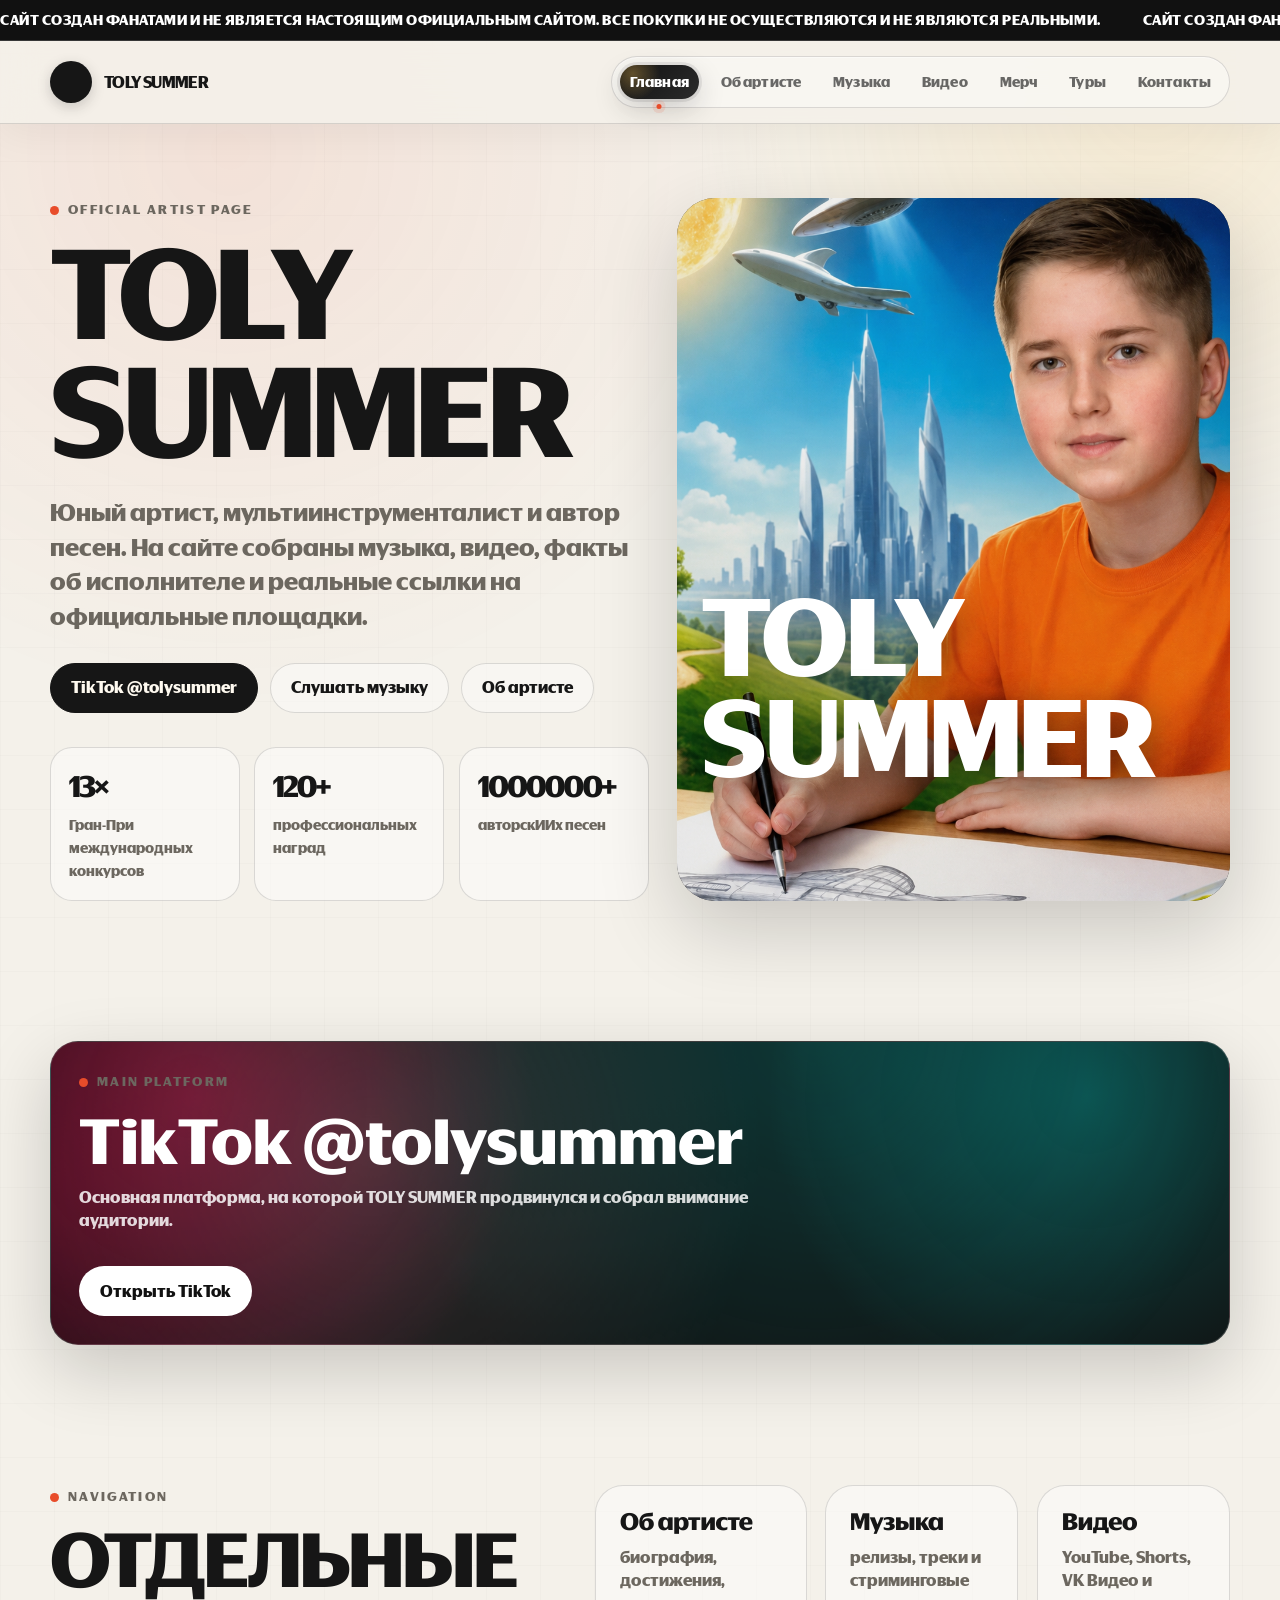
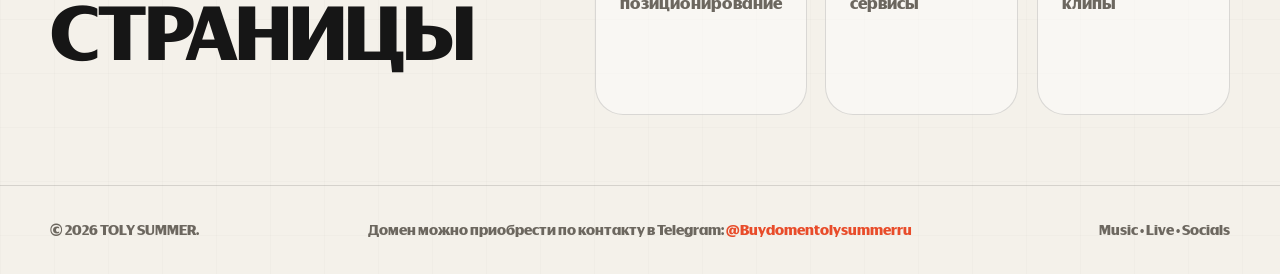
==== index.html @ 7a7e5371 "Add files via upload" ====
<!DOCTYPE html>
<html lang="ru">
<head>
  <meta charset="UTF-8" />
  <meta name="viewport" content="width=device-width, initial-scale=1.0" />
  <title>TOLY SUMMER — фан-сайт артиста, музыка, TikTok, туры</title>
  <meta name="description" content="Фан-сайт TOLY SUMMER: музыка, клипы, TikTok, видео фанатов, тур 2026, мерч и контакты." />
  <meta name="keywords" content="TOLY SUMMER, Толи Саммер, Toly Summer, tolysummer, TOLY SUMMER TikTok, TOLY SUMMER музыка, Толи Саммер фан сайт, TOLY SUMMER официальный, TOLY SUMMER тур 2026" />
  <meta name="author" content="TOLY SUMMER fan site" />
  <meta name="robots" content="index, follow, max-image-preview:large" />
  <meta name="language" content="ru" />
  <meta name="revisit-after" content="7 days" />
  <link rel="canonical" href="https://tolysummer.ru/" />

  <link rel="icon" href="assets/favicon.ico" sizes="any" />
  <link rel="icon" type="image/png" href="assets/favicon.png" />
  <link rel="apple-touch-icon" href="assets/apple-touch-icon.png" />

  <meta property="og:title" content="TOLY SUMMER — фан-сайт артиста, музыка, TikTok, туры" />
  <meta property="og:description" content="Фан-сайт TOLY SUMMER: музыка, клипы, TikTok, видео фанатов, тур 2026, мерч и контакты." />
  <meta property="og:type" content="website" />
  <meta property="og:url" content="https://tolysummer.ru/" />
  <meta property="og:image" content="https://tolysummer.ru/assets/obloc.png" />
  <meta property="og:site_name" content="TOLY SUMMER" />
  <meta property="og:locale" content="ru_RU" />

  <meta name="twitter:card" content="summary_large_image" />
  <meta name="twitter:title" content="TOLY SUMMER — фан-сайт артиста, музыка, TikTok, туры" />
  <meta name="twitter:description" content="Фан-сайт TOLY SUMMER: музыка, клипы, TikTok, видео фанатов, тур 2026, мерч и контакты." />
  <meta name="twitter:image" content="https://tolysummer.ru/assets/obloc.png" />

  <meta name="theme-color" content="#f4f1ea" />
  <link rel="stylesheet" href="style.css" />
  <script type="application/ld+json">
{
  "@context": "https://schema.org",
  "@type": "WebSite",
  "name": "TOLY SUMMER fan site",
  "url": "https://tolysummer.ru/",
  "inLanguage": "ru",
  "description": "Фан-сайт TOLY SUMMER: музыка, видео, TikTok, тур 2026, мерч и контакты.",
  "potentialAction": {
    "@type": "SearchAction",
    "target": "https://tolysummer.ru/?q={search_term_string}",
    "query-input": "required name=search_term_string"
  }
}
  </script>
  <script type="application/ld+json">
{
  "@context": "https://schema.org",
  "@type": "MusicGroup",
  "name": "TOLY SUMMER",
  "url": "https://tolysummer.ru/",
  "image": "https://tolysummer.ru/assets/obloc.png",
  "sameAs": [
    "https://www.tiktok.com/@tolysummer",
    "https://www.instagram.com/toly_summer/",
    "https://t.me/toly_summer",
    "https://www.youtube.com/@Toly_Summer",
    "https://vkvideo.ru/@tolysummer",
    "https://open.spotify.com/artist/4QEbFHFxybRoBl4DsV2XdO",
    "https://music.apple.com/ru/artist/toly-summer/1863975184",
    "https://music.yandex.com/artist/25222461"
  ]
}
  </script>
</head>
<body oncontextmenu="return false" ondragstart="return false" onselectstart="return false">

<div class="fan-notice" role="note" aria-label="Предупреждение">
  <div class="fan-notice-track">
    <span>Сайт создан фанатами и не является настоящим официальным сайтом. Все покупки не осуществляются и не являются реальными.</span>
    <span>Сайт создан фанатами и не является настоящим официальным сайтом. Все покупки не осуществляются и не являются реальными.</span>
    <span>Сайт создан фанатами и не является настоящим официальным сайтом. Все покупки не осуществляются и не являются реальными.</span>
  </div>
</div>
<header class="topbar">
  <div class="container nav">
    <a class="brand" href="index.html" aria-label="TOLY SUMMER">
      <span class="brand-mark">TS</span>
      <span>TOLY SUMMER</span>
    </a>
    <nav class="nav-links" aria-label="Главное меню">
      <a href="index.html" class="active">Главная</a>
      <a href="about.html">Об артисте</a>
      <a href="music.html">Музыка</a>
      <a href="video.html">Видео</a>
      <a href="merch.html">Мерч</a>
      <a href="tours.html">Туры</a>
      <a href="contacts.html">Контакты</a>
    </nav>
    <button class="menu-btn" type="button" aria-label="Открыть меню">
      <span></span><span></span><span></span>
    </button>
  </div>
</header>

<main>

<section class="hero">
  <div class="container hero-grid">
    <div>
      <span class="kicker">Official artist page</span>
      <h1>TOLY<br>SUMMER</h1>
      <p class="lead">
        Юный артист, мультиинструменталист и автор песен. На сайте собраны музыка,
        видео, факты об исполнителе и реальные ссылки на официальные площадки.
      </p>
      <div class="hero-actions">
        <a class="btn primary" href="https://www.tiktok.com/@tolysummer" target="_blank" rel="noopener">TikTok @tolysummer</a>
        <a class="btn light" href="music.html">Слушать музыку</a>
        <a class="btn light" href="about.html">Об артисте</a>
      </div>

      <div class="stats">
        <div class="stat"><strong>13×</strong><span>Гран-При международных конкурсов</span></div>
        <div class="stat"><strong>120+</strong><span>профессиональных наград</span></div>
        <div class="stat"><strong>1000000+</strong><span>авторскИИх песен</span></div>
      </div>
    </div>

    <div class="artist-card" aria-label="TOLY SUMMER artist card">
    </div>
  </div>
</section>

<section class="section">
  <div class="container">
    <a class="tiktok-main" href="https://www.tiktok.com/@tolysummer" target="_blank" rel="noopener">
      <div>
        <span class="kicker">Main platform</span>
        <h3>TikTok @tolysummer</h3>
        <p>Основная платформа, на которой TOLY SUMMER продвинулся и собрал внимание аудитории. </p>
        <span class="btn">Открыть TikTok</span>
      </div>
    </a>
  </div>
</section>

<section class="section">
  <div class="container split">
    <div>
      <span class="kicker">Navigation</span>
      <h2>Отдельные страницы</h2>
    </div>
    <div class="grid-3">
      <a class="card" href="about.html"><h3>Об артисте</h3><p class="muted">биография, достижения, позиционирование</p></a>
      <a class="card" href="music.html"><h3>Музыка</h3><p class="muted">релизы, треки и стриминговые сервисы</p></a>
      <a class="card" href="video.html"><h3>Видео</h3><p class="muted">YouTube, Shorts, VK Видео и клипы</p></a>
    </div>
  </div>
</section>

</main>

<footer class="footer">
  <div class="container footer-grid footer-grid-restored">
    <span>© <span data-year></span> TOLY SUMMER.</span>
    <span class="footer-site-sale">Домен можно приобрести по контакту в Telegram: <a href="https://t.me/Buydomentolysummerru" target="_blank" rel="noopener">@Buydomentolysummerru</a></span>
    <span>Music • Live • Socials</span>
  </div>
</footer>
<script src="script.js"></script>

</body>
</html>
---- style.css ----
@font-face {
  font-family: "YSMusicHeadline";
  src:
    url("./fonts/YSMusic-HeadlineBold.ttf") format("truetype"),
    url("fonts/YSMusic-HeadlineBold.ttf") format("truetype"),
    url("./YSMusic-HeadlineBold.ttf") format("truetype"),
    url("YSMusic-HeadlineBold.ttf") format("truetype");
  font-weight: 400 900;
  font-style: normal;
  font-display: swap;
}

:root {
  --bg: #f4f1ea;
  --ink: #161616;
  --muted: #6c675f;
  --line: rgba(22, 22, 22, .14);
  --dark: #111111;
  --dark-2: #1f1f1f;
  --paper: #fffaf0;
  --accent: #e84c2a;
  --accent-2: #ffc857;
  --radius: 28px;
  --max: 1180px;
}

* {
  box-sizing: border-box;
}

html {
  scroll-behavior: smooth;
}

body {
  font-family: "YSMusicHeadline", Arial, Helvetica, sans-serif;
  margin: 0;
  min-height: 100vh;
  background: var(--bg);
  color: var(--ink);
  line-height: 1.45;
}

body::before {
  content: "";
  position: fixed;
  inset: 0;
  pointer-events: none;
  opacity: .55;
  background:
    radial-gradient(circle at 18% 8%, rgba(232, 76, 42, .17), transparent 28%),
    radial-gradient(circle at 90% 5%, rgba(255, 200, 87, .28), transparent 22%),
    linear-gradient(90deg, rgba(0,0,0,.03) 1px, transparent 1px),
    linear-gradient(0deg, rgba(0,0,0,.03) 1px, transparent 1px);
  background-size: auto, auto, 54px 54px, 54px 54px;
  z-index: -1;
}

a {
  color: inherit;
  text-decoration: none;
}

img {
  max-width: 100%;
  display: block;
}

.container {
  width: min(100% - 32px, var(--max));
  margin: 0 auto;
}

.topbar {
  position: sticky;
  top: 0;
  z-index: 50;
  border-bottom: 1px solid var(--line);
  background: rgba(244, 241, 234, .88);
  backdrop-filter: blur(18px);
}

.nav {
  min-height: 82px;
  display: flex;
  align-items: center;
  justify-content: space-between;
  gap: 24px;
}

.brand {
  font-family: "YSMusicHeadline", Arial, Helvetica, sans-serif;
  display: flex;
  align-items: center;
  gap: 12px;
  font-weight: 900;
  letter-spacing: -.04em;
  text-transform: uppercase;
}

.brand-mark {
  width: 42px;
  height: 42px;
  border-radius: 50%;
  display: block;
  overflow: hidden;
  background-color: var(--ink);
  background-image: url("https://p16-common-sign.tiktokcdn-eu.com/tos-alisg-avt-0068/5cd5a3638e653eb0bb4846361f301419~tplv-tiktokx-cropcenter:1080:1080.jpeg?dr=10399&refresh_token=dd908288&x-expires=1780830000&x-signature=6Xd%2FrX6KitYENCc9M7yZlcvys4s%3D&t=4d5b0474&ps=13740610&shp=a5d48078&shcp=81f88b70&idc=no1a");
  background-size: cover;
  background-position: center;
  background-repeat: no-repeat;
  color: transparent;
  font-size: 0;
  letter-spacing: 0;
  box-shadow: 0 4px 14px rgba(0,0,0,.18);
}

.nav-links {
  display: flex;
  align-items: center;
  gap: 6px;
}

.nav-links a {
  font-family: "YSMusicHeadline", Arial, Helvetica, sans-serif;
  padding: 10px 13px;
  border-radius: 999px;
  color: var(--muted);
  font-size: 14px;
  transition: .22s ease;
}

.nav-links a:hover,
.nav-links a.active {
  color: var(--ink);
  background: rgba(22,22,22,.08);
}

.nav-cta {
  font-family: "YSMusicHeadline", Arial, Helvetica, sans-serif;
  padding: 12px 18px;
  border-radius: 999px;
  background: var(--ink);
  color: var(--paper);
  font-weight: 800;
  font-size: 14px;
  transition: .22s ease;
}

.nav-cta:hover {
  transform: translateY(-1px);
  background: var(--accent);
}

.menu-btn {
  display: none;
  width: 46px;
  height: 46px;
  border: 1px solid var(--line);
  border-radius: 999px;
  background: transparent;
  cursor: pointer;
}

.menu-btn span {
  width: 19px;
  height: 2px;
  display: block;
  margin: 4px auto;
  background: var(--ink);
  border-radius: 8px;
}

.hero {
  padding: 74px 0 70px;
}

.hero-grid {
  display: grid;
  grid-template-columns: minmax(0, 1.04fr) minmax(340px, .96fr);
  gap: 28px;
  align-items: stretch;
}

.kicker {
  display: inline-flex;
  align-items: center;
  gap: 9px;
  margin-bottom: 18px;
  color: var(--muted);
  font-size: 13px;
  text-transform: uppercase;
  letter-spacing: .18em;
  font-weight: 800;
}

.kicker::before {
  content: "";
  width: 9px;
  height: 9px;
  border-radius: 50%;
  background: var(--accent);
}

h1,
h2,
h3,
p {
  margin-top: 0;
}

h1 {
  font-family: "YSMusicHeadline", Arial, Helvetica, sans-serif;
  margin-bottom: 22px;
  font-size: clamp(58px, 10vw, 145px);
  line-height: .92;
  letter-spacing: -0.035em;
  text-transform: uppercase;
}

h2 {
  font-family: "YSMusicHeadline", Arial, Helvetica, sans-serif;
  margin-bottom: 18px;
  font-size: clamp(38px, 6vw, 86px);
  line-height: .95;
  letter-spacing: -0.025em;
  text-transform: uppercase;
}

h3 {
  font-family: "YSMusicHeadline", Arial, Helvetica, sans-serif;
  margin-bottom: 10px;
  font-size: 24px;
  line-height: 1.08;
  letter-spacing: -0.015em;
}

.lead {
  max-width: 720px;
  color: var(--muted);
  font-size: clamp(19px, 2vw, 24px);
}

.hero-actions,
.actions {
  display: flex;
  flex-wrap: wrap;
  gap: 12px;
  margin-top: 28px;
}

.btn {
  font-family: "YSMusicHeadline", Arial, Helvetica, sans-serif;
  display: inline-flex;
  align-items: center;
  justify-content: center;
  min-height: 50px;
  padding: 0 20px;
  border: 1px solid var(--line);
  border-radius: 999px;
  font-weight: 900;
  transition: .22s ease;
}

.btn.primary {
  border-color: var(--ink);
  background: var(--ink);
  color: var(--paper);
}

.btn.light {
  background: rgba(255,255,255,.4);
}

.btn:hover {
  transform: translateY(-2px);
  border-color: var(--accent);
}

.artist-card {
  min-height: 620px;
  border-radius: 38px;
  overflow: hidden;
  position: relative;
  background:
    linear-gradient(to top, rgba(17,17,17,.92), rgba(17,17,17,.18) 55%, transparent),
    radial-gradient(circle at 25% 15%, rgba(255,200,87,.5), transparent 24%),
    radial-gradient(circle at 80% 25%, rgba(232,76,42,.48), transparent 28%),
    linear-gradient(135deg, #1d1d1d, #323232);
  color: var(--paper);
  box-shadow: 0 28px 80px rgba(0,0,0,.18);
}

.artist-card::before {
  content: "";
  position: absolute;
  inset: 0;
  background-image: url("assets/obloc.png");
  background-size: cover;
  background-position: center;
  opacity: .92;
}

.artist-card::after {
  content: "TOLY SUMMER";
  position: absolute;
  inset: auto 24px 110px 24px;
  color: #ffffff;
  font-size: clamp(48px, 9vw, 110px);
  line-height: .92;
  letter-spacing: -0.025em;
  font-weight: 1000;
  text-transform: uppercase;
  text-shadow: 0 10px 35px rgba(0,0,0,.55);
}

.artist-card-content {
  position: absolute;
  left: 26px;
  right: 26px;
  bottom: 26px;
  z-index: 3;
  display: grid;
  gap: 12px;
}

.now-card {
  padding: 18px;
  border: 1px solid rgba(255,255,255,.18);
  border-radius: 22px;
  background: rgba(17,17,17,.72);
  backdrop-filter: blur(16px);
}

.now-card p {
  margin: 0;
  color: rgba(255,255,255,.74);
}

.stats {
  display: grid;
  grid-template-columns: repeat(3, 1fr);
  gap: 14px;
  margin-top: 34px;
}

.stat {
  padding: 18px;
  border: 1px solid var(--line);
  border-radius: 22px;
  background: rgba(255,255,255,.44);
}

.stat strong {
  display: block;
  margin-bottom: 3px;
  font-size: 30px;
  letter-spacing: -.06em;
}

.stat span {
  color: var(--muted);
  font-size: 14px;
}

.page-hero {
  padding: 72px 0 38px;
  border-bottom: 1px solid var(--line);
}

.section {
  padding: 70px 0;
}

.split {
  display: grid;
  grid-template-columns: .9fr 1.1fr;
  gap: 26px;
  align-items: start;
}

.panel {
  padding: 28px;
  border: 1px solid var(--line);
  border-radius: var(--radius);
  background: rgba(255,255,255,.42);
}

.dark-panel {
  padding: 32px;
  border-radius: var(--radius);
  background: var(--dark);
  color: var(--paper);
}

.dark-panel p,
.dark-panel .muted {
  color: rgba(255,255,255,.68);
}

.muted {
  color: var(--muted);
}

.big-quote {
  font-size: clamp(28px, 5vw, 58px);
  line-height: .92;
  letter-spacing: -.07em;
  font-weight: 1000;
}

.grid-3 {
  display: grid;
  grid-template-columns: repeat(3, 1fr);
  gap: 18px;
}

.card {
  min-height: 230px;
  padding: 24px;
  border: 1px solid var(--line);
  border-radius: var(--radius);
  background: rgba(255,255,255,.45);
  transition: .22s ease;
}

.card:hover {
  transform: translateY(-4px);
  border-color: rgba(232,76,42,.45);
}

.release-card {
  display: grid;
  min-height: 320px;
  overflow: hidden;
  border: 1px solid var(--line);
  border-radius: var(--radius);
  background: rgba(255,255,255,.5);
}

.cover {
  min-height: 180px;
  display: grid;
  place-items: center;
  background:
    radial-gradient(circle at 20% 20%, rgba(232,76,42,.38), transparent 24%),
    radial-gradient(circle at 80% 80%, rgba(255,200,87,.52), transparent 24%),
    var(--dark);
  color: rgba(255,255,255,.8);
  font-size: 58px;
  font-weight: 1000;
  letter-spacing: -0.025em;
}

.release-body {
  padding: 22px;
}

.release-body p {
  color: var(--muted);
}

.platform-grid,
.social-grid {
  display: grid;
  grid-template-columns: repeat(4, 1fr);
  gap: 14px;
}

.platform,
.social {
  font-family: "YSMusicHeadline", Arial, Helvetica, sans-serif;
  padding: 18px;
  border: 1px solid var(--line);
  border-radius: 20px;
  background: rgba(255,255,255,.45);
  font-weight: 900;
  transition: .22s ease;
}

.platform small,
.social small {
  display: block;
  margin-top: 7px;
  color: var(--muted);
  font-weight: 400;
}

.platform:hover,
.social:hover {
  transform: translateY(-3px);
  background: var(--ink);
  color: var(--paper);
}

.platform:hover small,
.social:hover small {
  color: rgba(255,255,255,.72);
}

.video-card {
  min-height: 360px;
  display: flex;
  align-items: flex-end;
  padding: 24px;
  border-radius: var(--radius);
  background:
    linear-gradient(to top, rgba(17,17,17,.95), rgba(17,17,17,.28), transparent),
    radial-gradient(circle at 30% 15%, rgba(255,200,87,.42), transparent 26%),
    radial-gradient(circle at 76% 72%, rgba(232,76,42,.36), transparent 30%),
    var(--dark-2);
  color: var(--paper);
}

.video-card p {
  color: rgba(255,255,255,.7);
}

.timeline {
  display: grid;
  gap: 14px;
}

.timeline-item {
  display: grid;
  grid-template-columns: 120px 1fr;
  gap: 18px;
  padding: 20px;
  border: 1px solid var(--line);
  border-radius: 24px;
  background: rgba(255,255,255,.43);
}

.timeline-item b {
  color: var(--accent);
}

.footer {
  padding: 34px 0;
  border-top: 1px solid var(--line);
}

.footer-grid {
  display: flex;
  justify-content: space-between;
  gap: 18px;
  flex-wrap: wrap;
  color: var(--muted);
  font-size: 14px;
}

@media (max-width: 940px) {
  .nav-links,
  .nav-cta {
  font-family: "YSMusicHeadline", Arial, Helvetica, sans-serif;
    display: none;
  }

  .menu-btn {
    display: block;
  }

  .nav.open {
    align-items: flex-start;
  }

  .nav.open .nav-links {
    position: absolute;
    top: 82px;
    left: 16px;
    right: 16px;
    display: grid;
    padding: 14px;
    border: 1px solid var(--line);
    border-radius: 24px;
    background: rgba(244, 241, 234, .98);
    box-shadow: 0 18px 54px rgba(0,0,0,.12);
  }

  .hero-grid,
  .split {
    grid-template-columns: 1fr;
  }

  .artist-card {
    min-height: 520px;
  }

  .grid-3,
  .platform-grid,
  .social-grid {
    grid-template-columns: 1fr 1fr;
  }
}

@media (max-width: 610px) {
  .hero {
    padding-top: 48px;
  }

  .stats,
  .grid-3,
  .platform-grid,
  .social-grid {
    grid-template-columns: 1fr;
  }

  .timeline-item {
    grid-template-columns: 1fr;
  }

  .artist-card {
    min-height: 430px;
    border-radius: 28px;
  }
}


h1, h2, h3,
.brand,
.nav-links a,
.nav-cta,
.btn,
.platform,
.social,
.kicker,
.stat strong,
.cover,
.big-quote {
  font-family: "YSMusicHeadline", Arial, Helvetica, sans-serif !important;
}


/* Spacing fix for YSMusic display font */
h1, h2, h3,
.big-quote,
.cover,
.stat strong {
  font-kerning: normal;
  text-rendering: geometricPrecision;
}

h1 {
  word-spacing: .04em;
}

@media (max-width: 610px) {
  h1 {
    letter-spacing: -0.02em;
    line-height: .96;
  }

  h2 {
    letter-spacing: -0.015em;
    line-height: .98;
  }
}


/* Strong spacing fix for large Russian quote text */
.big-quote {
  font-size: clamp(26px, 4.2vw, 50px) !important;
  line-height: 1.12 !important;
  letter-spacing: 0.005em !important;
  word-spacing: 0.08em !important;
  text-rendering: optimizeLegibility;
  overflow-wrap: normal;
  hyphens: none;
}

.dark-panel .big-quote {
  max-width: 100%;
  margin-bottom: 22px;
}

@media (max-width: 610px) {
  .big-quote {
    font-size: clamp(25px, 9vw, 38px) !important;
    line-height: 1.14 !important;
    letter-spacing: 0.01em !important;
    word-spacing: 0.07em !important;
  }
}


/* TikTok highlighted as the main platform */
.tiktok-main {
  grid-column: 1 / -1;
  min-height: 210px;
  display: flex;
  align-items: flex-end;
  padding: 28px;
  border-radius: var(--radius);
  background:
    radial-gradient(circle at 12% 18%, rgba(255, 0, 80, .30), transparent 32%),
    radial-gradient(circle at 88% 18%, rgba(0, 242, 234, .25), transparent 30%),
    #111111;
  color: #ffffff;
  border: 1px solid rgba(255,255,255,.18);
  box-shadow: 0 24px 70px rgba(0,0,0,.18);
}

.tiktok-main h3 {
  margin-bottom: 10px;
  font-size: clamp(34px, 5vw, 64px);
  line-height: 1.03;
  letter-spacing: 0.005em;
}

.tiktok-main p {
  max-width: 720px;
  color: rgba(255,255,255,.84);
}

.tiktok-main .btn {
  margin-top: 18px;
  border-color: rgba(255,255,255,.30);
  background: #ffffff;
  color: #111111;
}

.tiktok-link {
  border-color: rgba(0,0,0,.82) !important;
  background:
    radial-gradient(circle at 15% 20%, rgba(255, 0, 80, .20), transparent 36%),
    radial-gradient(circle at 85% 18%, rgba(0, 242, 234, .20), transparent 34%),
    #111111 !important;
  color: #ffffff !important;
}

.tiktok-link small {
  color: rgba(255,255,255,.78) !important;
}

@media (max-width: 610px) {
  .tiktok-main {
    min-height: 240px;
    padding: 22px;
  }
}



/* Contacts page spacing fix */
.contacts-social-grid {
  margin-top: 28px;
}

.tiktok-main {
  margin-bottom: 0;
}

.tiktok-main + .contacts-social-grid {
  margin-top: 28px;
}

@media (max-width: 610px) {
  .contacts-social-grid {
    margin-top: 22px;
  }

  .tiktok-main + .contacts-social-grid {
    margin-top: 22px;
  }
}



/* Smooth animation pack */
html {
  scroll-behavior: smooth;
}

body {
  opacity: 0;
  transform: translateY(8px);
  transition: opacity .75s ease, transform .75s ease;
}

body.page-loaded {
  opacity: 1;
  transform: translateY(0);
}

.animate-on-scroll {
  opacity: 0;
  transform: translateY(28px) scale(.985);
  filter: blur(7px);
  transition:
    opacity .9s cubic-bezier(.2, .8, .2, 1),
    transform .9s cubic-bezier(.2, .8, .2, 1),
    filter .9s cubic-bezier(.2, .8, .2, 1);
  transition-delay: var(--delay, 0ms);
  will-change: opacity, transform, filter;
}

.animate-on-scroll.is-visible {
  opacity: 1;
  transform: translateY(0) scale(1);
  filter: blur(0);
}

.hero h1 {
  animation: heroTitleIn 1.05s cubic-bezier(.2, .8, .2, 1) both;
}

.hero .lead {
  animation: fadeUp .95s cubic-bezier(.2, .8, .2, 1) .12s both;
}

.hero-actions {
  animation: fadeUp .95s cubic-bezier(.2, .8, .2, 1) .22s both;
}

.artist-card {
  animation: cardIn 1.05s cubic-bezier(.2, .8, .2, 1) .16s both;
  transition:
    transform .55s cubic-bezier(.2, .8, .2, 1),
    box-shadow .55s cubic-bezier(.2, .8, .2, 1);
}

.artist-card:hover {
  transform: translateY(-6px) scale(1.012);
  box-shadow: 0 34px 96px rgba(0,0,0,.24);
}

.artist-card::before {
  transition: transform 1.1s cubic-bezier(.2, .8, .2, 1), opacity .6s ease;
}

.artist-card:hover::before {
  transform: scale(1.045);
}

.btn,
.card,
.release-card,
.video-card,
.platform,
.social,
.tiktok-main,
.stat,
.timeline-item {
  transition:
    transform .38s cubic-bezier(.2, .8, .2, 1),
    box-shadow .38s cubic-bezier(.2, .8, .2, 1),
    background .38s ease,
    border-color .38s ease,
    color .38s ease;
}

.card:hover,
.release-card:hover,
.video-card:hover,
.platform:hover,
.social:hover,
.timeline-item:hover,
.stat:hover {
  transform: translateY(-7px);
  box-shadow: 0 18px 48px rgba(0,0,0,.12);
}

.btn:hover {
  transform: translateY(-3px) scale(1.025);
}

.nav-links a,
.nav-cta,
.brand {
  transition:
    transform .28s cubic-bezier(.2, .8, .2, 1),
    background .28s ease,
    color .28s ease,
    opacity .28s ease;
}

.nav-links a:hover,
.nav-cta:hover,
.brand:hover {
  transform: translateY(-2px);
}

.tiktok-main {
  position: relative;
  overflow: hidden;
}

.tiktok-main::before {
  content: "";
  position: absolute;
  inset: -45%;
  background:
    radial-gradient(circle, rgba(255,255,255,.16), transparent 34%),
    radial-gradient(circle at 70% 30%, rgba(0,242,234,.20), transparent 28%),
    radial-gradient(circle at 35% 60%, rgba(255,0,80,.18), transparent 30%);
  transform: translate3d(-12%, -8%, 0) rotate(0deg);
  opacity: .9;
  animation: tiktokGlow 8s ease-in-out infinite alternate;
  pointer-events: none;
}

.tiktok-main > div {
  position: relative;
  z-index: 1;
}

.cover {
  transition: transform .6s cubic-bezier(.2, .8, .2, 1), filter .6s ease;
}

.release-card:hover .cover {
  transform: scale(1.035);
  filter: brightness(1.08);
}

.topbar {
  animation: topbarDown .8s cubic-bezier(.2, .8, .2, 1) both;
}

@keyframes heroTitleIn {
  from {
    opacity: 0;
    transform: translateY(34px) scale(.975);
    filter: blur(9px);
  }
  to {
    opacity: 1;
    transform: translateY(0) scale(1);
    filter: blur(0);
  }
}

@keyframes fadeUp {
  from {
    opacity: 0;
    transform: translateY(24px);
    filter: blur(6px);
  }
  to {
    opacity: 1;
    transform: translateY(0);
    filter: blur(0);
  }
}

@keyframes cardIn {
  from {
    opacity: 0;
    transform: translateY(30px) scale(.97);
    filter: blur(8px);
  }
  to {
    opacity: 1;
    transform: translateY(0) scale(1);
    filter: blur(0);
  }
}

@keyframes topbarDown {
  from {
    opacity: 0;
    transform: translateY(-18px);
  }
  to {
    opacity: 1;
    transform: translateY(0);
  }
}

@keyframes tiktokGlow {
  0% {
    transform: translate3d(-12%, -8%, 0) rotate(0deg) scale(1);
  }
  100% {
    transform: translate3d(10%, 7%, 0) rotate(10deg) scale(1.05);
  }
}

@media (prefers-reduced-motion: reduce) {
  *,
  *::before,
  *::after {
    animation-duration: .01ms !important;
    animation-iteration-count: 1 !important;
    scroll-behavior: auto !important;
    transition-duration: .01ms !important;
  }

  body,
  .animate-on-scroll {
    opacity: 1 !important;
    transform: none !important;
    filter: none !important;
  }
}



/* Local image covers */
.cover.image-cover {
  aspect-ratio: 1 / 1;
  min-height: unset;
  background-size: cover;
  background-position: center;
  background-repeat: no-repeat;
}

.video-cover-card {
  min-height: 430px;
  padding: 0;
  overflow: hidden;
  background: rgba(255,255,255,.45);
  color: var(--ink);
  border: 1px solid var(--line);
  display: grid;
  align-items: stretch;
}

.video-cover-image {
  aspect-ratio: 1 / 1;
  width: 100%;
  background-size: cover;
  background-position: center;
  background-repeat: no-repeat;
  background-color: var(--dark);
}

.video-cover-body {
  padding: 22px;
}

.video-cover-body p {
  color: var(--muted);
}

.video-cover-card .btn.primary {
  margin-top: 10px;
}



/* Fan videos section */
.fan-video-grid {
  display: grid;
  grid-template-columns: repeat(3, 1fr);
  gap: 18px;
}

.fan-video-card {
  overflow: hidden;
  border: 1px solid var(--line);
  border-radius: var(--radius);
  background: rgba(255,255,255,.45);
  transition:
    transform .38s cubic-bezier(.2, .8, .2, 1),
    box-shadow .38s cubic-bezier(.2, .8, .2, 1),
    border-color .38s ease;
}

.fan-video-card:hover {
  transform: translateY(-7px);
  border-color: rgba(232,76,42,.45);
  box-shadow: 0 18px 48px rgba(0,0,0,.12);
}

.fan-video-card video {
  width: 100%;
  aspect-ratio: 9 / 16;
  display: block;
  object-fit: cover;
  background: #111111;
}

.fan-video-body {
  padding: 20px;
}

.fan-video-body p {
  color: var(--muted);
}

@media (max-width: 940px) {
  .fan-video-grid {
    grid-template-columns: 1fr 1fr;
  }
}

@media (max-width: 610px) {
  .fan-video-grid {
    grid-template-columns: 1fr;
  }
}


/* Contacts / company block */
.company-box {
  margin-top: 26px;
  padding: 20px;
  border: 1px solid rgba(255,255,255,.16);
  border-radius: 22px;
  background: rgba(255,255,255,.07);
}

.company-box h3 {
  margin-bottom: 12px;
}

.company-box p {
  margin-bottom: 8px;
}

.company-box a {
  color: #ffffff;
  text-decoration: underline;
  text-underline-offset: 4px;
}

.contacts-tiktok-card {
  margin-bottom: 34px;
}

.socials-kicker {
  margin-top: 4px;
}

.contacts-social-grid {
  margin-top: 22px;
}



/* Restored footer with centered sigma */
.footer-grid-restored {
  display: grid;
  grid-template-columns: 1fr auto 1fr;
  align-items: center;
  gap: 18px;
}

.footer-grid-restored span:first-child {
  justify-self: start;
}

.footer-grid-restored span:last-child {
  justify-self: end;
}

.footer-sigma {
  justify-self: center;
  color: var(--ink);
  font-weight: 900;
  letter-spacing: 0.02em;
}

@media (max-width: 610px) {
  .footer-grid-restored {
    grid-template-columns: 1fr;
    text-align: center;
  }

  .footer-grid-restored span:first-child,
  .footer-grid-restored span:last-child,
  .footer-sigma {
    justify-self: center;
  }
}


/* Tours page */
.tours-section {
  padding-top: 52px;
}

.tour-search-panel {
  display: grid;
  grid-template-columns: .9fr 1.1fr;
  gap: 24px;
  align-items: end;
  margin-bottom: 26px;
  padding: 28px;
  border: 1px solid var(--line);
  border-radius: var(--radius);
  background: rgba(255,255,255,.45);
}

.tour-search-box {
  display: grid;
  gap: 10px;
}

.tour-search-box input {
  width: 100%;
  min-height: 58px;
  padding: 0 20px;
  border: 1px solid var(--line);
  border-radius: 999px;
  background: rgba(255,255,255,.82);
  color: var(--ink);
  font: inherit;
  font-size: 18px;
  outline: none;
  transition: border-color .25s ease, box-shadow .25s ease, transform .25s ease;
}

.tour-search-box input:focus {
  border-color: rgba(232,76,42,.55);
  box-shadow: 0 0 0 6px rgba(232,76,42,.09);
  transform: translateY(-1px);
}

.tour-search-box span,
.tour-search-box b {
  color: var(--muted);
  font-size: 14px;
}

.tour-list {
  display: grid;
  gap: 12px;
}

.tour-card {
  display: grid;
  grid-template-columns: 1fr auto;
  gap: 18px;
  align-items: center;
  padding: 20px;
  border: 1px solid var(--line);
  border-radius: 24px;
  background: rgba(255,255,255,.50);
  transition:
    transform .32s cubic-bezier(.2,.8,.2,1),
    box-shadow .32s cubic-bezier(.2,.8,.2,1),
    opacity .32s ease,
    filter .32s ease,
    background .32s ease;
}

.tour-card:hover {
  transform: translateY(-3px);
  box-shadow: 0 16px 42px rgba(0,0,0,.10);
}

.tour-card.past {
  opacity: .48;
  filter: grayscale(1);
  background: rgba(210,210,210,.45);
}

.tour-card h3 {
  margin-bottom: 6px;
}

.tour-card p {
  margin-bottom: 0;
  color: var(--muted);
}

.tour-country {
  display: inline-flex;
  margin-bottom: 8px;
  color: var(--accent);
  font-size: 12px;
  text-transform: uppercase;
  letter-spacing: .16em;
  font-weight: 900;
}

.tour-time {
  min-width: 230px;
  text-align: right;
}

.tour-time b {
  display: block;
  margin-bottom: 4px;
}

.tour-time span {
  color: var(--muted);
  font-size: 14px;
}

.tour-load-wrap {
  display: flex;
  justify-content: center;
  margin-top: 28px;
}

@media (max-width: 940px) {
  .tour-search-panel,
  .tour-card {
    grid-template-columns: 1fr;
  }

  .tour-time {
    min-width: 0;
    text-align: left;
  }
}


/* Tours 2026 visibility fix */
.tour-list {
  min-height: 240px;
}

.tour-card {
  opacity: 1;
  transform: none;
  filter: none;
}

.tour-card.past {
  opacity: .46;
  filter: grayscale(1);
}

.tour-card.upcoming {
  opacity: 1;
  filter: none;
}


/* Tours static list hard fix */
.tour-list {
  min-height: 300px;
}

.tour-card {
  opacity: 1 !important;
  visibility: visible !important;
}

.tour-card[hidden] {
  display: none !important;
}

.tour-card.past {
  opacity: .46 !important;
  filter: grayscale(1);
  background: rgba(210,210,210,.45);
}

.tour-card.upcoming {
  opacity: 1 !important;
  filter: none;
}




/* Tours search controls */
.tour-toggle-btn {
  width: fit-content;
  min-height: 44px;
  margin-top: 4px;
}

.tour-search-box b {
  display: block;
}



/* Safe animations for Tours page */
.tours-page {
  opacity: 1 !important;
  transform: none !important;
}

.tours-page .page-hero {
  animation: toursFadeUp .65s cubic-bezier(.2,.8,.2,1) both;
}

.tours-page .tour-search-panel {
  animation: toursFadeUp .7s cubic-bezier(.2,.8,.2,1) .08s both;
}

.tours-page .tour-card {
  opacity: 1 !important;
  visibility: visible !important;
  animation: toursCardIn .42s cubic-bezier(.2,.8,.2,1) both;
  animation-delay: calc(min(var(--tour-index, 0), 24) * 12ms);
  transition:
    transform .24s cubic-bezier(.2,.8,.2,1),
    box-shadow .24s cubic-bezier(.2,.8,.2,1),
    background .24s ease,
    filter .24s ease,
    opacity .24s ease;
}

.tours-page .tour-card:hover {
  transform: translateY(-3px);
  box-shadow: 0 14px 34px rgba(0,0,0,.10);
}

.tours-page .tour-card[hidden] {
  display: none !important;
}

.tours-page .tour-card.past {
  opacity: .46 !important;
  filter: grayscale(1);
  background: rgba(210,210,210,.45);
}

.tours-page .tour-card.upcoming {
  opacity: 1 !important;
  filter: none;
}

.tours-page .tour-search-box input,
.tours-page .tour-toggle-btn {
  transition:
    transform .22s cubic-bezier(.2,.8,.2,1),
    border-color .22s ease,
    box-shadow .22s ease,
    background .22s ease;
}

.tours-page .tour-search-box input:focus {
  transform: translateY(-1px);
}

.tours-page .tour-toggle-btn:hover {
  transform: translateY(-2px);
}

@keyframes toursFadeUp {
  from {
    opacity: 0;
    transform: translateY(18px);
    filter: blur(5px);
  }
  to {
    opacity: 1;
    transform: translateY(0);
    filter: blur(0);
  }
}

@keyframes toursCardIn {
  from {
    opacity: 0;
    transform: translateY(10px);
  }
  to {
    opacity: 1;
    transform: translateY(0);
  }
}

@media (prefers-reduced-motion: reduce) {
  .tours-page .page-hero,
  .tours-page .tour-search-panel,
  .tours-page .tour-card {
    animation: none !important;
    transition: none !important;
  }
}



/* Smooth Tours search */
.tours-page .tour-list {
  transition: opacity .22s ease;
}

.tours-page .tour-list.is-typing {
  opacity: .88;
}

.tours-page .tour-card {
  will-change: opacity, transform, filter;
}

.tours-page .tour-card.search-visible {
  opacity: 1 !important;
  transform: translateY(0) scale(1);
  filter: none;
  transition:
    opacity .28s ease,
    transform .28s cubic-bezier(.2,.8,.2,1),
    filter .28s ease,
    background .24s ease,
    box-shadow .24s ease;
  transition-delay: calc(min(var(--search-order, 0), 22) * 10ms);
}

.tours-page .tour-card.search-hidden {
  opacity: 0 !important;
  transform: translateY(8px) scale(.985);
  pointer-events: none;
  transition:
    opacity .24s ease,
    transform .24s cubic-bezier(.2,.8,.2,1),
    filter .24s ease;
  transition-delay: 0ms;
}

.tours-page .tour-card[hidden] {
  display: none !important;
}

.tours-page .tour-card.search-visible.past {
  opacity: .46 !important;
  filter: grayscale(1);
}

.tours-page .tour-search-box input {
  transition:
    transform .24s cubic-bezier(.2,.8,.2,1),
    border-color .24s ease,
    box-shadow .24s ease,
    background .24s ease;
}

.tours-page .tour-search-box input:focus {
  transform: translateY(-2px);
  border-color: rgba(232,76,42,.58);
  box-shadow: 0 0 0 7px rgba(232,76,42,.10);
}

.tours-page .tourCounter,
.tours-page #tourCounter,
.tours-page #tourRemaining,
.tours-page #nowUtcLabel {
  transition: opacity .22s ease, transform .22s ease;
}

@media (prefers-reduced-motion: reduce) {
  .tours-page .tour-card.search-visible,
  .tours-page .tour-card.search-hidden,
  .tours-page .tour-list,
  .tours-page .tour-search-box input {
    transition: none !important;
    transform: none !important;
  }
}



/* Merch page */
.merch-grid {
  display: grid;
  grid-template-columns: repeat(3, 1fr);
  gap: 18px;
}

.merch-card {
  overflow: hidden;
  border: 1px solid var(--line);
  border-radius: var(--radius);
  background: rgba(255,255,255,.45);
  transition:
    transform .38s cubic-bezier(.2,.8,.2,1),
    box-shadow .38s cubic-bezier(.2,.8,.2,1),
    border-color .38s ease;
}

.merch-card:hover {
  transform: translateY(-7px);
  box-shadow: 0 18px 48px rgba(0,0,0,.12);
}

.merch-cover {
  aspect-ratio: 1 / 1;
  width: 100%;
  background-size: cover;
  background-position: center;
  background-repeat: no-repeat;
  background-color: #111111;
}

.merch-body {
  padding: 22px;
}

.merch-meta {
  display: flex;
  align-items: center;
  justify-content: space-between;
  gap: 12px;
  margin-bottom: 14px;
}

.sold-badge {
  display: inline-flex;
  align-items: center;
  min-height: 34px;
  padding: 0 14px;
  border-radius: 999px;
  background: rgba(17,17,17,.92);
  color: #ffffff;
  font-size: 12px;
  font-weight: 900;
  letter-spacing: .12em;
  text-transform: uppercase;
}

.merch-price {
  font-size: 18px;
  font-weight: 900;
  color: var(--accent);
}

@media (max-width: 940px) {
  .merch-grid {
    grid-template-columns: 1fr 1fr;
  }
}

@media (max-width: 610px) {
  .merch-grid {
    grid-template-columns: 1fr;
  }
}



/* Basic anti-copy protection */
html,
body,
body * {
  -webkit-user-select: none !important;
  -moz-user-select: none !important;
  -ms-user-select: none !important;
  user-select: none !important;
  -webkit-touch-callout: none !important;
}

img,
video,
svg,
canvas,
.merch-cover,
.cover,
.video-cover-image,
.artist-card,
.brand-mark {
  -webkit-user-drag: none !important;
  user-drag: none !important;
  pointer-events: auto;
}

input,
textarea,
[contenteditable="true"] {
  -webkit-user-select: text !important;
  -moz-user-select: text !important;
  -ms-user-select: text !important;
  user-select: text !important;
}



/* Fan notice moving banner */
.fan-notice {
  position: sticky;
  top: 0;
  z-index: 80;
  width: 100%;
  overflow: hidden;
  border-bottom: 1px solid rgba(255,255,255,.16);
  background: #111111;
  color: #ffffff;
  white-space: nowrap;
}

.fan-notice-track {
  display: inline-flex;
  align-items: center;
  gap: 42px;
  min-width: max-content;
  padding: 10px 0;
  animation: fanNoticeMarquee 22s linear infinite;
}

.fan-notice-track span {
  display: inline-block;
  font-size: 14px;
  font-weight: 900;
  letter-spacing: .04em;
  text-transform: uppercase;
}

@keyframes fanNoticeMarquee {
  from {
    transform: translateX(0);
  }
  to {
    transform: translateX(-33.333%);
  }
}

@media (max-width: 610px) {
  .fan-notice-track {
    animation-duration: 16s;
    gap: 28px;
  }

  .fan-notice-track span {
    font-size: 12px;
  }
}

@media (prefers-reduced-motion: reduce) {
  .fan-notice-track {
    animation: none;
    padding-left: 16px;
  }
}



/* Footer site sale contact */
.footer-site-sale {
  justify-self: center;
  text-align: center;
  color: var(--muted);
  font-weight: 700;
}

.footer-site-sale a {
  color: var(--accent);
  font-weight: 900;
  text-decoration: none;
}

.footer-site-sale a:hover {
  text-decoration: underline;
  text-underline-offset: 4px;
}



/* Mobile polish upgrade */
@media (max-width: 760px) {
  :root {
    --radius: 22px;
  }

  body {
    overflow-x: hidden;
  }

  .container {
    width: min(100% - 22px, var(--max));
  }

  .fan-notice-track {
    padding: 8px 0;
    gap: 24px;
  }

  .fan-notice-track span {
    font-size: 11px;
    letter-spacing: .03em;
  }

  .topbar {
    position: sticky;
    top: 0;
    z-index: 70;
  }

  .nav {
    min-height: auto;
    padding: 12px 0 10px;
    display: grid;
    grid-template-columns: 1fr;
    gap: 10px;
  }

  .brand {
    width: 100%;
    justify-content: center;
    gap: 10px;
    font-size: 15px;
    letter-spacing: 0.01em;
  }

  .brand-mark {
    width: 36px;
    height: 36px;
    flex: 0 0 auto;
  }

  .nav-links {
    width: 100%;
    display: flex !important;
    flex-wrap: nowrap;
    gap: 8px;
    overflow-x: auto;
    overscroll-behavior-x: contain;
    -webkit-overflow-scrolling: touch;
    padding: 2px 2px 8px;
    justify-content: flex-start;
    scrollbar-width: none;
  }

  .nav-links::-webkit-scrollbar {
    display: none;
  }

  .nav-links a {
    flex: 0 0 auto;
    padding: 9px 12px;
    border: 1px solid var(--line);
    background: rgba(255,255,255,.42);
    color: var(--ink);
    font-size: 12px;
    line-height: 1;
    box-shadow: 0 8px 22px rgba(0,0,0,.05);
  }

  .nav-links a.active {
    background: var(--ink);
    border-color: var(--ink);
    color: var(--paper);
  }

  .hero {
    padding: 38px 0 48px;
  }

  .hero-grid {
    grid-template-columns: 1fr;
    gap: 18px;
  }

  h1 {
    font-size: clamp(50px, 18vw, 82px);
    line-height: .92;
    letter-spacing: -0.01em;
  }

  h2 {
    font-size: clamp(34px, 12vw, 52px);
    line-height: .98;
    letter-spacing: 0;
  }

  h3 {
    line-height: 1.12;
  }

  .lead {
    font-size: 17px;
    line-height: 1.55;
  }

  .hero-actions,
  .actions {
    gap: 10px;
  }

  .btn {
    min-height: 46px;
    padding: 0 16px;
    font-size: 13px;
  }

  .artist-card {
    min-height: 430px;
    border-radius: 28px;
  }

  .artist-card::after {
    left: 18px;
    right: 18px;
    bottom: 82px;
    font-size: clamp(42px, 18vw, 76px);
    line-height: .92 !important;
    letter-spacing: 0 !important;
  }

  .stats,
  .grid-3,
  .platform-grid,
  .social-grid,
  .releases-grid,
  .merch-grid,
  .fan-video-grid {
    grid-template-columns: 1fr !important;
    gap: 14px;
  }

  .section,
  section {
    padding: 48px 0;
  }

  .page-hero {
    padding: 44px 0 30px;
  }

  .split,
  .about-grid,
  .video-grid,
  .contact-panel,
  .tour-search-panel {
    grid-template-columns: 1fr !important;
    gap: 16px;
  }

  .panel,
  .dark-panel,
  .about-panel,
  .quote-panel,
  .contact-panel,
  .tour-search-panel {
    padding: 20px;
    border-radius: 22px;
  }

  .big-quote {
    font-size: clamp(26px, 9vw, 38px) !important;
    line-height: 1.14 !important;
    letter-spacing: .005em !important;
    word-spacing: .04em !important;
  }

  .release-card,
  .video-cover-card,
  .merch-card,
  .fan-video-card,
  .card,
  .platform,
  .social {
    border-radius: 22px;
  }

  .release-body,
  .video-cover-body,
  .merch-body,
  .fan-video-body {
    padding: 18px;
  }

  .tiktok-main {
    min-height: 220px;
    padding: 20px;
    border-radius: 22px;
  }

  .tiktok-main h3 {
    font-size: clamp(30px, 12vw, 48px);
    line-height: 1.02;
  }

  .tour-search-box input {
    min-height: 52px;
    font-size: 15px;
    padding: 0 16px;
  }

  .tour-card {
    grid-template-columns: 1fr !important;
    gap: 12px;
    padding: 16px;
    border-radius: 20px;
  }

  .tour-time {
    min-width: 0;
    width: 100%;
    justify-items: start !important;
    text-align: left !important;
  }

  .tour-toggle-btn,
  .tour-buy-main {
    width: 100%;
  }

  .footer {
    padding: 26px 0;
  }

  .footer-grid,
  .footer-grid-restored {
    grid-template-columns: 1fr !important;
    text-align: center;
    gap: 12px;
    font-size: 13px;
  }

  .footer-grid span:first-child,
  .footer-grid span:last-child,
  .footer-site-sale {
    justify-self: center !important;
  }

  .footer-site-sale {
    max-width: 320px;
    line-height: 1.45;
  }

  .footer-domain-contact {
    width: min(100% - 22px, var(--max));
    font-size: 12px;
    line-height: 1.45;
  }
}

@media (max-width: 420px) {
  .container {
    width: min(100% - 18px, var(--max));
  }

  .brand {
    font-size: 14px;
  }

  .nav-links a {
    font-size: 11px;
    padding: 8px 10px;
  }

  h1 {
    font-size: clamp(46px, 17vw, 68px);
  }

  .artist-card {
    min-height: 390px;
  }

  .artist-card::after {
    font-size: clamp(38px, 17vw, 62px);
  }

  .cover.image-cover,
  .video-cover-image,
  .merch-cover {
    aspect-ratio: 1 / 1;
  }
}



/* Better navigation tabs */
.topbar {
  box-shadow: 0 10px 40px rgba(0,0,0,.055);
}

.nav-links {
  padding: 5px;
  border: 1px solid var(--line);
  border-radius: 999px;
  background: rgba(255,255,255,.38);
  box-shadow: inset 0 1px 0 rgba(255,255,255,.42);
}

.nav-links a {
  position: relative;
  isolation: isolate;
  color: rgba(22,22,22,.64);
  font-weight: 900;
  letter-spacing: .01em;
}

.nav-links a::before {
  content: "";
  position: absolute;
  inset: 3px;
  z-index: -1;
  border-radius: 999px;
  background: transparent;
  transform: scale(.88);
  opacity: 0;
  transition:
    opacity .24s ease,
    transform .24s cubic-bezier(.2,.8,.2,1),
    background .24s ease;
}

.nav-links a:hover::before {
  opacity: 1;
  transform: scale(1);
  background: rgba(22,22,22,.07);
}

.nav-links a.active {
  color: #ffffff;
}

.nav-links a.active::before {
  opacity: 1;
  transform: scale(1);
  background:
    radial-gradient(circle at 16% 25%, rgba(255,200,87,.32), transparent 38%),
    linear-gradient(135deg, #111111, #2b2b2b);
  box-shadow: 0 10px 28px rgba(0,0,0,.18);
}

.nav-links a.active::after {
  content: "";
  position: absolute;
  left: 50%;
  bottom: -7px;
  width: 5px;
  height: 5px;
  border-radius: 50%;
  background: var(--accent);
  transform: translateX(-50%);
  box-shadow: 0 0 0 4px rgba(232,76,42,.12);
}

@media (max-width: 760px) {
  .topbar {
    border-bottom: 0;
    background: rgba(244,241,234,.94);
  }

  .nav {
    padding: 10px 0 12px;
    gap: 12px;
  }

  .brand {
    justify-content: flex-start;
    padding: 0 2px;
  }

  .nav::after {
    content: "Свайпай вкладки →";
    justify-self: end;
    margin-top: -48px;
    margin-right: 2px;
    padding: 6px 10px;
    border: 1px solid var(--line);
    border-radius: 999px;
    background: rgba(255,255,255,.50);
    color: var(--muted);
    font-size: 10px;
    font-weight: 900;
    letter-spacing: .04em;
    text-transform: uppercase;
    pointer-events: none;
  }

  .nav-links {
    position: relative;
    width: 100%;
    margin-top: 2px;
    padding: 7px;
    gap: 8px;
    border-radius: 22px;
    border: 1px solid rgba(22,22,22,.12);
    background:
      linear-gradient(90deg, rgba(244,241,234,1) 0%, rgba(244,241,234,0) 8%, rgba(244,241,234,0) 92%, rgba(244,241,234,1) 100%),
      rgba(255,255,255,.54);
    box-shadow:
      0 12px 34px rgba(0,0,0,.08),
      inset 0 1px 0 rgba(255,255,255,.6);
    scroll-snap-type: x mandatory;
  }

  .nav-links a {
    scroll-snap-align: center;
    min-height: 42px;
    display: inline-flex;
    align-items: center;
    justify-content: center;
    padding: 0 15px;
    border: 0 !important;
    border-radius: 16px;
    background: transparent !important;
    box-shadow: none !important;
    color: rgba(22,22,22,.70);
    font-size: 12px;
    white-space: nowrap;
  }

  .nav-links a::before {
    inset: 0;
    border-radius: 16px;
  }

  .nav-links a.active {
    color: #ffffff !important;
    min-width: 86px;
  }

  .nav-links a.active::before {
    background:
      radial-gradient(circle at 12% 20%, rgba(232,76,42,.40), transparent 34%),
      linear-gradient(135deg, #111111, #2c2c2c);
    box-shadow:
      0 10px 24px rgba(0,0,0,.22),
      inset 0 1px 0 rgba(255,255,255,.10);
  }

  .nav-links a.active::after {
    bottom: 4px;
    width: 18px;
    height: 2px;
    border-radius: 999px;
    background: var(--accent-2);
    box-shadow: none;
  }

  .nav-links a:hover {
    transform: none;
  }
}

@media (max-width: 420px) {
  .nav::after {
    content: "Свайпай →";
    font-size: 9px;
    padding: 5px 8px;
  }

  .nav-links {
    border-radius: 20px;
    padding: 6px;
    gap: 6px;
  }

  .nav-links a {
    min-height: 39px;
    padding: 0 12px;
    border-radius: 14px;
    font-size: 11px;
  }

  .nav-links a::before {
    border-radius: 14px;
  }
}
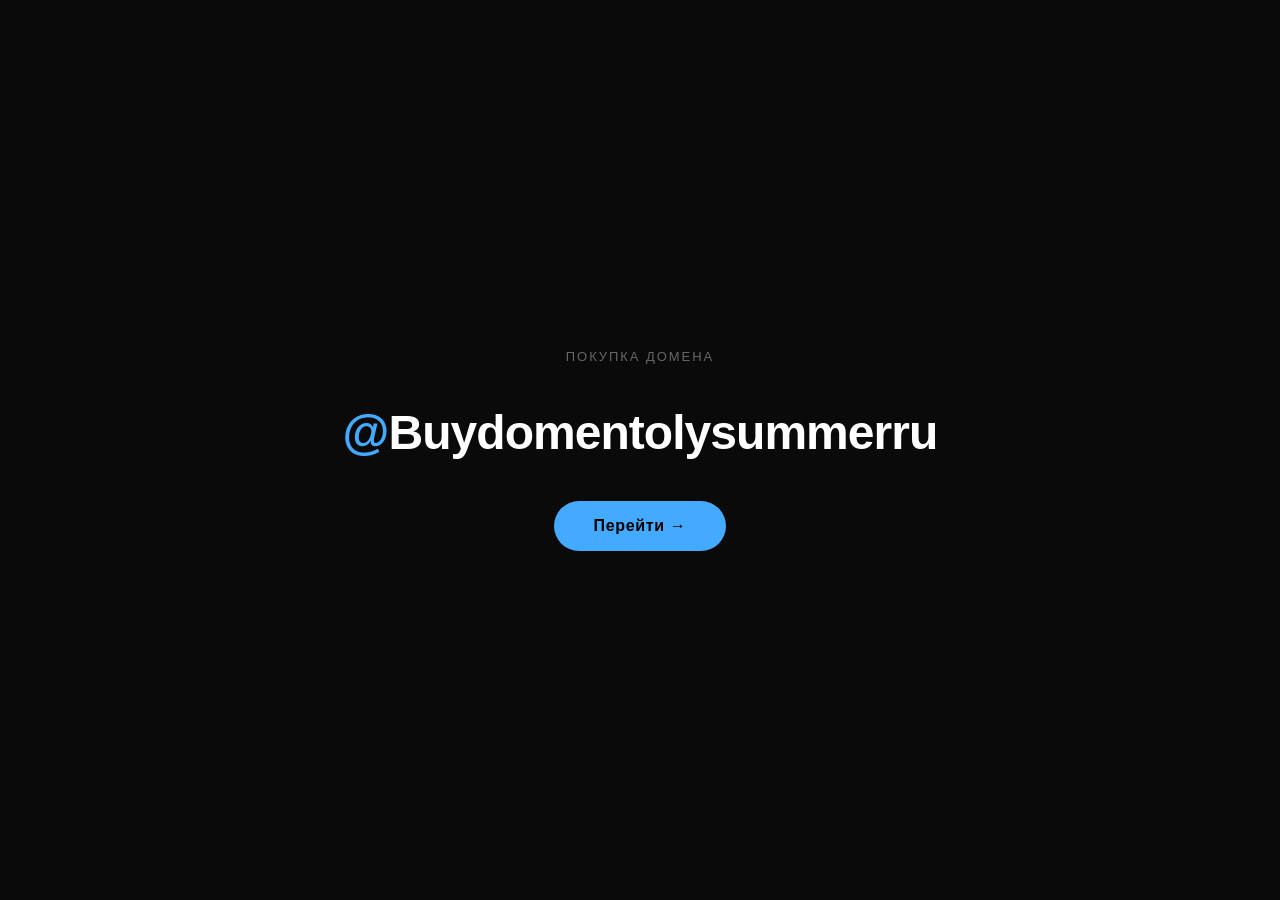
==== commit 3e1e74ad: "Add files via upload" ====
--- a/index.html
+++ b/index.html
@@ -1,7 +1,7 @@
 <!DOCTYPE html>
 <html lang="ru">
 <head>
-  <meta charset="UTF-8" />
+<meta charset="UTF-8" />
   <meta name="viewport" content="width=device-width, initial-scale=1.0" />
   <title>TOLY SUMMER — фан-сайт артиста, музыка, TikTok, туры</title>
   <meta name="description" content="Фан-сайт TOLY SUMMER: музыка, клипы, TikTok, видео фанатов, тур 2026, мерч и контакты." />
@@ -11,157 +11,72 @@
   <meta name="language" content="ru" />
   <meta name="revisit-after" content="7 days" />
   <link rel="canonical" href="https://tolysummer.ru/" />
+<style>
+  * { margin: 0; padding: 0; box-sizing: border-box; }
 
-  <link rel="icon" href="assets/favicon.ico" sizes="any" />
-  <link rel="icon" type="image/png" href="assets/favicon.png" />
-  <link rel="apple-touch-icon" href="assets/apple-touch-icon.png" />
+  body {
+    background: #0a0a0a;
+    color: #fff;
+    font-family: -apple-system, BlinkMacSystemFont, 'Segoe UI', sans-serif;
+    min-height: 100vh;
+    display: flex;
+    flex-direction: column;
+    align-items: center;
+    justify-content: center;
+    gap: 40px;
+    padding: 24px;
+  }
 
-  <meta property="og:title" content="TOLY SUMMER — фан-сайт артиста, музыка, TikTok, туры" />
-  <meta property="og:description" content="Фан-сайт TOLY SUMMER: музыка, клипы, TikTok, видео фанатов, тур 2026, мерч и контакты." />
-  <meta property="og:type" content="website" />
-  <meta property="og:url" content="https://tolysummer.ru/" />
-  <meta property="og:image" content="https://tolysummer.ru/assets/obloc.png" />
-  <meta property="og:site_name" content="TOLY SUMMER" />
-  <meta property="og:locale" content="ru_RU" />
+  .label {
+    font-size: 13px;
+    letter-spacing: 0.15em;
+    text-transform: uppercase;
+    color: #666;
+  }
 
-  <meta name="twitter:card" content="summary_large_image" />
-  <meta name="twitter:title" content="TOLY SUMMER — фан-сайт артиста, музыка, TikTok, туры" />
-  <meta name="twitter:description" content="Фан-сайт TOLY SUMMER: музыка, клипы, TikTok, видео фанатов, тур 2026, мерч и контакты." />
-  <meta name="twitter:image" content="https://tolysummer.ru/assets/obloc.png" />
+  .domain {
+    font-size: clamp(22px, 6vw, 48px);
+    font-weight: 700;
+    letter-spacing: -0.02em;
+    color: #fff;
+    text-align: center;
+    line-height: 1.2;
+  }
 
-  <meta name="theme-color" content="#f4f1ea" />
-  <link rel="stylesheet" href="style.css" />
-  <script type="application/ld+json">
-{
-  "@context": "https://schema.org",
-  "@type": "WebSite",
-  "name": "TOLY SUMMER fan site",
-  "url": "https://tolysummer.ru/",
-  "inLanguage": "ru",
-  "description": "Фан-сайт TOLY SUMMER: музыка, видео, TikTok, тур 2026, мерч и контакты.",
-  "potentialAction": {
-    "@type": "SearchAction",
-    "target": "https://tolysummer.ru/?q={search_term_string}",
-    "query-input": "required name=search_term_string"
+  .domain span {
+    color: #4af;
   }
-}
-  </script>
-  <script type="application/ld+json">
-{
-  "@context": "https://schema.org",
-  "@type": "MusicGroup",
-  "name": "TOLY SUMMER",
-  "url": "https://tolysummer.ru/",
-  "image": "https://tolysummer.ru/assets/obloc.png",
-  "sameAs": [
-    "https://www.tiktok.com/@tolysummer",
-    "https://www.instagram.com/toly_summer/",
-    "https://t.me/toly_summer",
-    "https://www.youtube.com/@Toly_Summer",
-    "https://vkvideo.ru/@tolysummer",
-    "https://open.spotify.com/artist/4QEbFHFxybRoBl4DsV2XdO",
-    "https://music.apple.com/ru/artist/toly-summer/1863975184",
-    "https://music.yandex.com/artist/25222461"
-  ]
-}
-  </script>
+
+  .btn {
+    display: inline-block;
+    padding: 16px 40px;
+    background: #4af;
+    color: #000;
+    font-size: 16px;
+    font-weight: 700;
+    letter-spacing: 0.04em;
+    text-decoration: none;
+    border-radius: 100px;
+    transition: transform 0.15s ease, background 0.15s ease;
+  }
+
+  .btn:hover {
+    background: #6cf;
+    transform: scale(1.04);
+  }
+
+  .btn:active {
+    transform: scale(0.97);
+  }
+</style>
 </head>
-<body oncontextmenu="return false" ondragstart="return false" onselectstart="return false">
+<body>
 
-<div class="fan-notice" role="note" aria-label="Предупреждение">
-  <div class="fan-notice-track">
-    <span>Сайт создан фанатами и не является настоящим официальным сайтом. Все покупки не осуществляются и не являются реальными.</span>
-    <span>Сайт создан фанатами и не является настоящим официальным сайтом. Все покупки не осуществляются и не являются реальными.</span>
-    <span>Сайт создан фанатами и не является настоящим официальным сайтом. Все покупки не осуществляются и не являются реальными.</span>
-  </div>
-</div>
-<header class="topbar">
-  <div class="container nav">
-    <a class="brand" href="index.html" aria-label="TOLY SUMMER">
-      <span class="brand-mark">TS</span>
-      <span>TOLY SUMMER</span>
-    </a>
-    <nav class="nav-links" aria-label="Главное меню">
-      <a href="index.html" class="active">Главная</a>
-      <a href="about.html">Об артисте</a>
-      <a href="music.html">Музыка</a>
-      <a href="video.html">Видео</a>
-      <a href="merch.html">Мерч</a>
-      <a href="tours.html">Туры</a>
-      <a href="contacts.html">Контакты</a>
-    </nav>
-    <button class="menu-btn" type="button" aria-label="Открыть меню">
-      <span></span><span></span><span></span>
-    </button>
-  </div>
-</header>
+  <p class="label">Покупка домена</p>
 
-<main>
+  <p class="domain"><span>@</span>Buydomentolysummerru</p>
 
-<section class="hero">
-  <div class="container hero-grid">
-    <div>
-      <span class="kicker">Official artist page</span>
-      <h1>TOLY<br>SUMMER</h1>
-      <p class="lead">
-        Юный артист, мультиинструменталист и автор песен. На сайте собраны музыка,
-        видео, факты об исполнителе и реальные ссылки на официальные площадки.
-      </p>
-      <div class="hero-actions">
-        <a class="btn primary" href="https://www.tiktok.com/@tolysummer" target="_blank" rel="noopener">TikTok @tolysummer</a>
-        <a class="btn light" href="music.html">Слушать музыку</a>
-        <a class="btn light" href="about.html">Об артисте</a>
-      </div>
-
-      <div class="stats">
-        <div class="stat"><strong>13×</strong><span>Гран-При международных конкурсов</span></div>
-        <div class="stat"><strong>120+</strong><span>профессиональных наград</span></div>
-        <div class="stat"><strong>1000000+</strong><span>авторскИИх песен</span></div>
-      </div>
-    </div>
-
-    <div class="artist-card" aria-label="TOLY SUMMER artist card">
-    </div>
-  </div>
-</section>
-
-<section class="section">
-  <div class="container">
-    <a class="tiktok-main" href="https://www.tiktok.com/@tolysummer" target="_blank" rel="noopener">
-      <div>
-        <span class="kicker">Main platform</span>
-        <h3>TikTok @tolysummer</h3>
-        <p>Основная платформа, на которой TOLY SUMMER продвинулся и собрал внимание аудитории. </p>
-        <span class="btn">Открыть TikTok</span>
-      </div>
-    </a>
-  </div>
-</section>
-
-<section class="section">
-  <div class="container split">
-    <div>
-      <span class="kicker">Navigation</span>
-      <h2>Отдельные страницы</h2>
-    </div>
-    <div class="grid-3">
-      <a class="card" href="about.html"><h3>Об артисте</h3><p class="muted">биография, достижения, позиционирование</p></a>
-      <a class="card" href="music.html"><h3>Музыка</h3><p class="muted">релизы, треки и стриминговые сервисы</p></a>
-      <a class="card" href="video.html"><h3>Видео</h3><p class="muted">YouTube, Shorts, VK Видео и клипы</p></a>
-    </div>
-  </div>
-</section>
-
-</main>
-
-<footer class="footer">
-  <div class="container footer-grid footer-grid-restored">
-    <span>© <span data-year></span> TOLY SUMMER.</span>
-    <span class="footer-site-sale">Домен можно приобрести по контакту в Telegram: <a href="https://t.me/Buydomentolysummerru" target="_blank" rel="noopener">@Buydomentolysummerru</a></span>
-    <span>Music • Live • Socials</span>
-  </div>
-</footer>
-<script src="script.js"></script>
+  <a class="btn" href="https://t.me/Buydomentolysummerru" target="_blank">Перейти →</a>
 
 </body>
 </html>
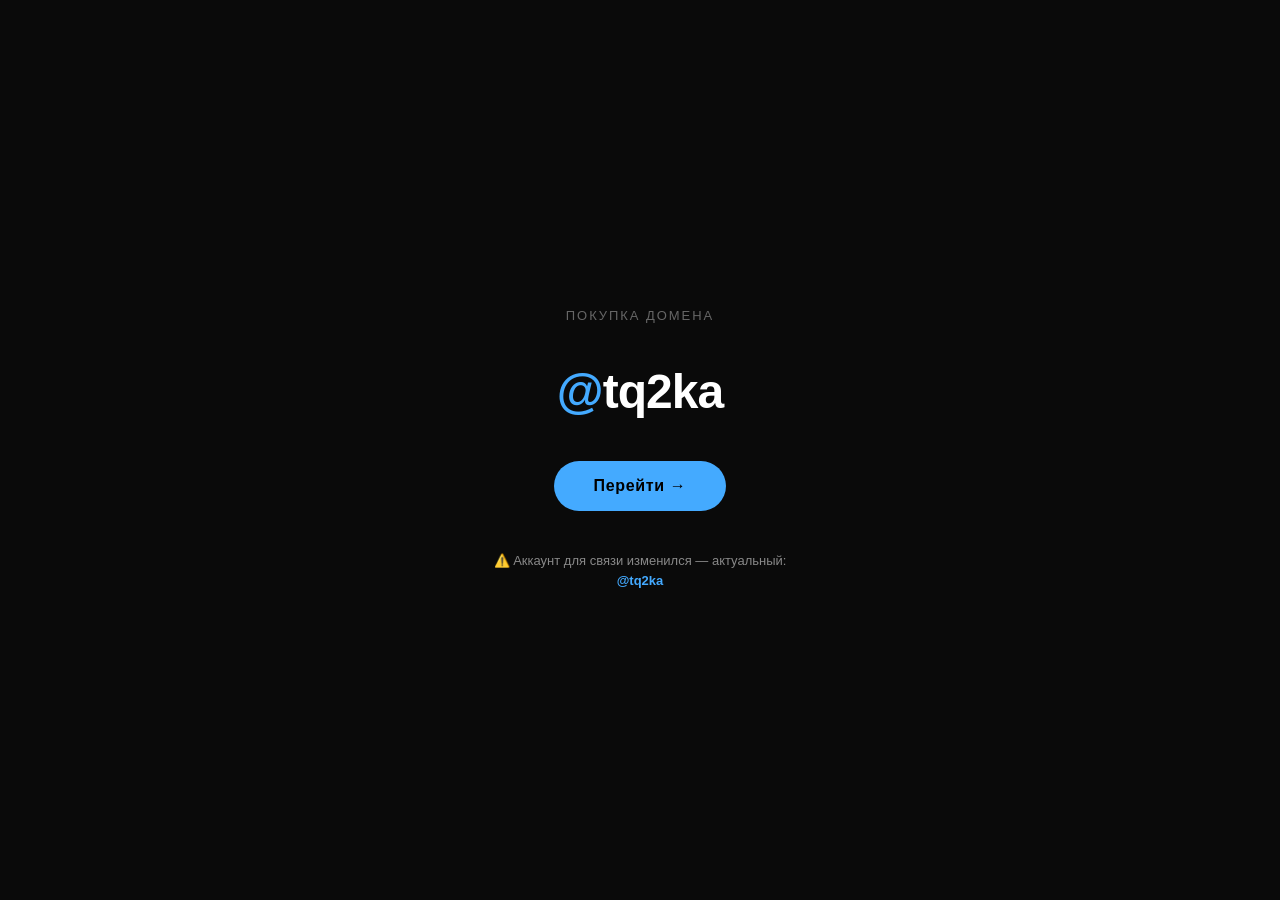
==== commit 74311f17: "Add files via upload" ====
--- a/index.html
+++ b/index.html
@@ -68,15 +68,28 @@
   .btn:active {
     transform: scale(0.97);
   }
+  .note {
+    font-size: 13px;
+    color: #888;
+    text-align: center;
+    max-width: 300px;
+    line-height: 1.6;
+  }
+
+  .note strong {
+    color: #4af;
+  }
 </style>
 </head>
 <body>
 
   <p class="label">Покупка домена</p>
 
-  <p class="domain"><span>@</span>Buydomentolysummerru</p>
+  <p class="domain"><span>@</span>tq2ka</p>
 
-  <a class="btn" href="https://t.me/Buydomentolysummerru" target="_blank">Перейти →</a>
+  <a class="btn" href="https://t.me/tq2ka" target="_blank">Перейти →</a>
+
+  <p class="note">⚠️ Аккаунт для связи изменился — актуальный: <strong>@tq2ka</strong></p>
 
 </body>
 </html>
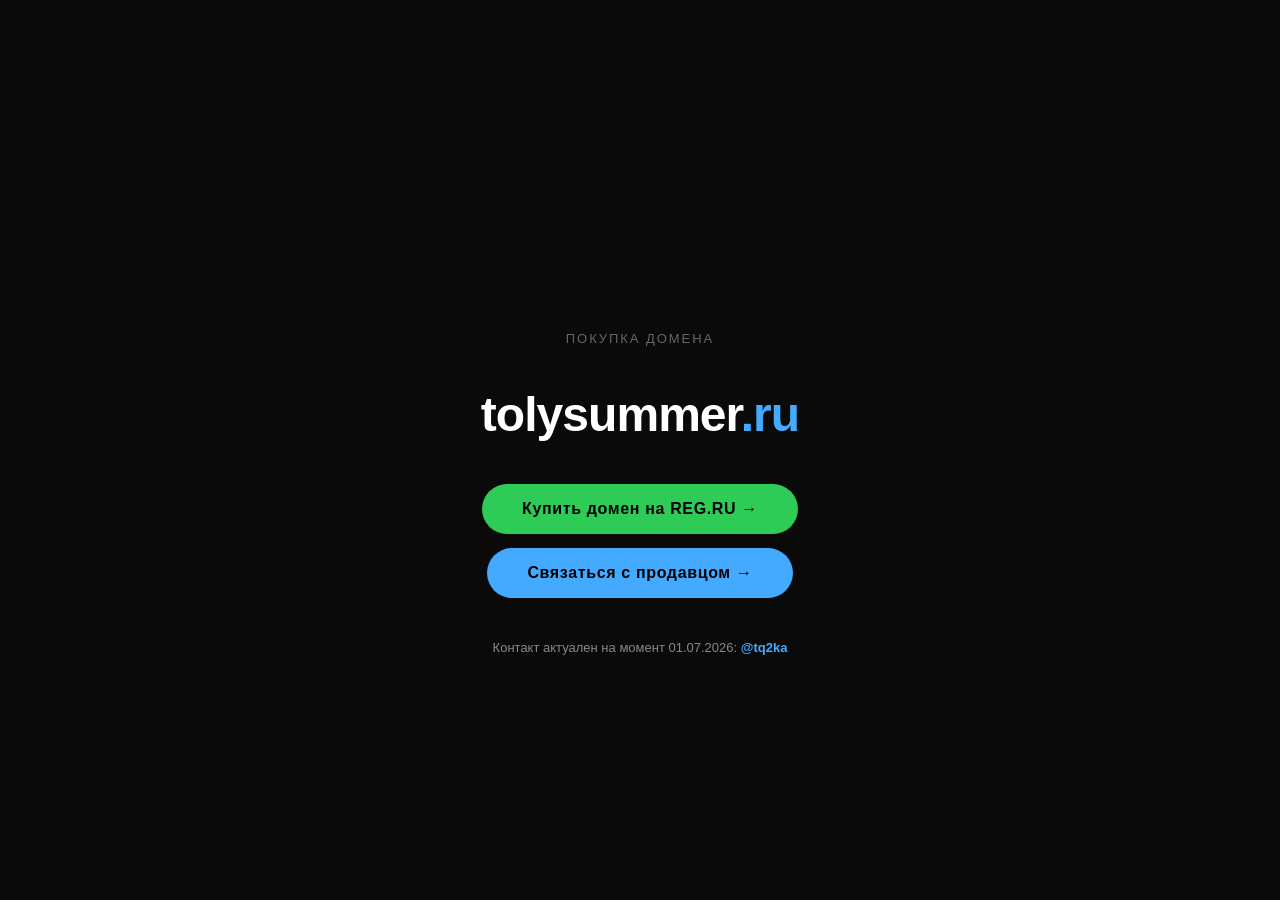
==== commit acc70d06: "Add files via upload" ====
--- a/index.html
+++ b/index.html
@@ -3,7 +3,7 @@
 <head>
 <meta charset="UTF-8" />
   <meta name="viewport" content="width=device-width, initial-scale=1.0" />
-  <title>TOLY SUMMER — фан-сайт артиста, музыка, TikTok, туры</title>
+  <title>Купить домен tolysummer.ru</title>
   <meta name="description" content="Фан-сайт TOLY SUMMER: музыка, клипы, TikTok, видео фанатов, тур 2026, мерч и контакты." />
   <meta name="keywords" content="TOLY SUMMER, Толи Саммер, Toly Summer, tolysummer, TOLY SUMMER TikTok, TOLY SUMMER музыка, Толи Саммер фан сайт, TOLY SUMMER официальный, TOLY SUMMER тур 2026" />
   <meta name="author" content="TOLY SUMMER fan site" />
@@ -32,6 +32,7 @@
     letter-spacing: 0.15em;
     text-transform: uppercase;
     color: #666;
+    margin-top: 90px;
   }
 
   .domain {
@@ -68,16 +69,46 @@
   .btn:active {
     transform: scale(0.97);
   }
+
   .note {
     font-size: 13px;
     color: #888;
     text-align: center;
-    max-width: 300px;
+    max-width: 320px;
     line-height: 1.6;
   }
 
   .note strong {
     color: #4af;
+  }
+
+  .btn-green {
+    display: inline-block;
+    padding: 16px 40px;
+    background: #2ecc57;
+    color: #000;
+    font-size: 16px;
+    font-weight: 700;
+    letter-spacing: 0.04em;
+    text-decoration: none;
+    border-radius: 100px;
+    transition: transform 0.15s ease, background 0.15s ease;
+  }
+
+  .btn-green:hover {
+    background: #4ee06f;
+    transform: scale(1.04);
+  }
+
+  .btn-green:active {
+    transform: scale(0.97);
+  }
+
+  .buttons {
+    display: flex;
+    flex-direction: column;
+    align-items: center;
+    gap: 14px;
   }
 </style>
 </head>
@@ -85,11 +116,14 @@
 
   <p class="label">Покупка домена</p>
 
-  <p class="domain"><span>@</span>tq2ka</p>
+  <p class="domain">tolysummer<span>.ru</span></p>
 
-  <a class="btn" href="https://t.me/tq2ka" target="_blank">Перейти →</a>
+  <div class="buttons">
+    <a class="btn-green" href="https://www.reg.ru/domain/shop/lot/tolysummer.ru" target="_blank">Купить домен на REG.RU →</a>
+    <a class="btn" href="https://t.me/tq2ka" target="_blank">Связаться с продавцом →</a>
+  </div>
 
-  <p class="note">⚠️ Аккаунт для связи изменился — актуальный: <strong>@tq2ka</strong></p>
+  <p class="note">Контакт актуален на момент 01.07.2026: <strong>@tq2ka</strong></p>
 
 </body>
 </html>
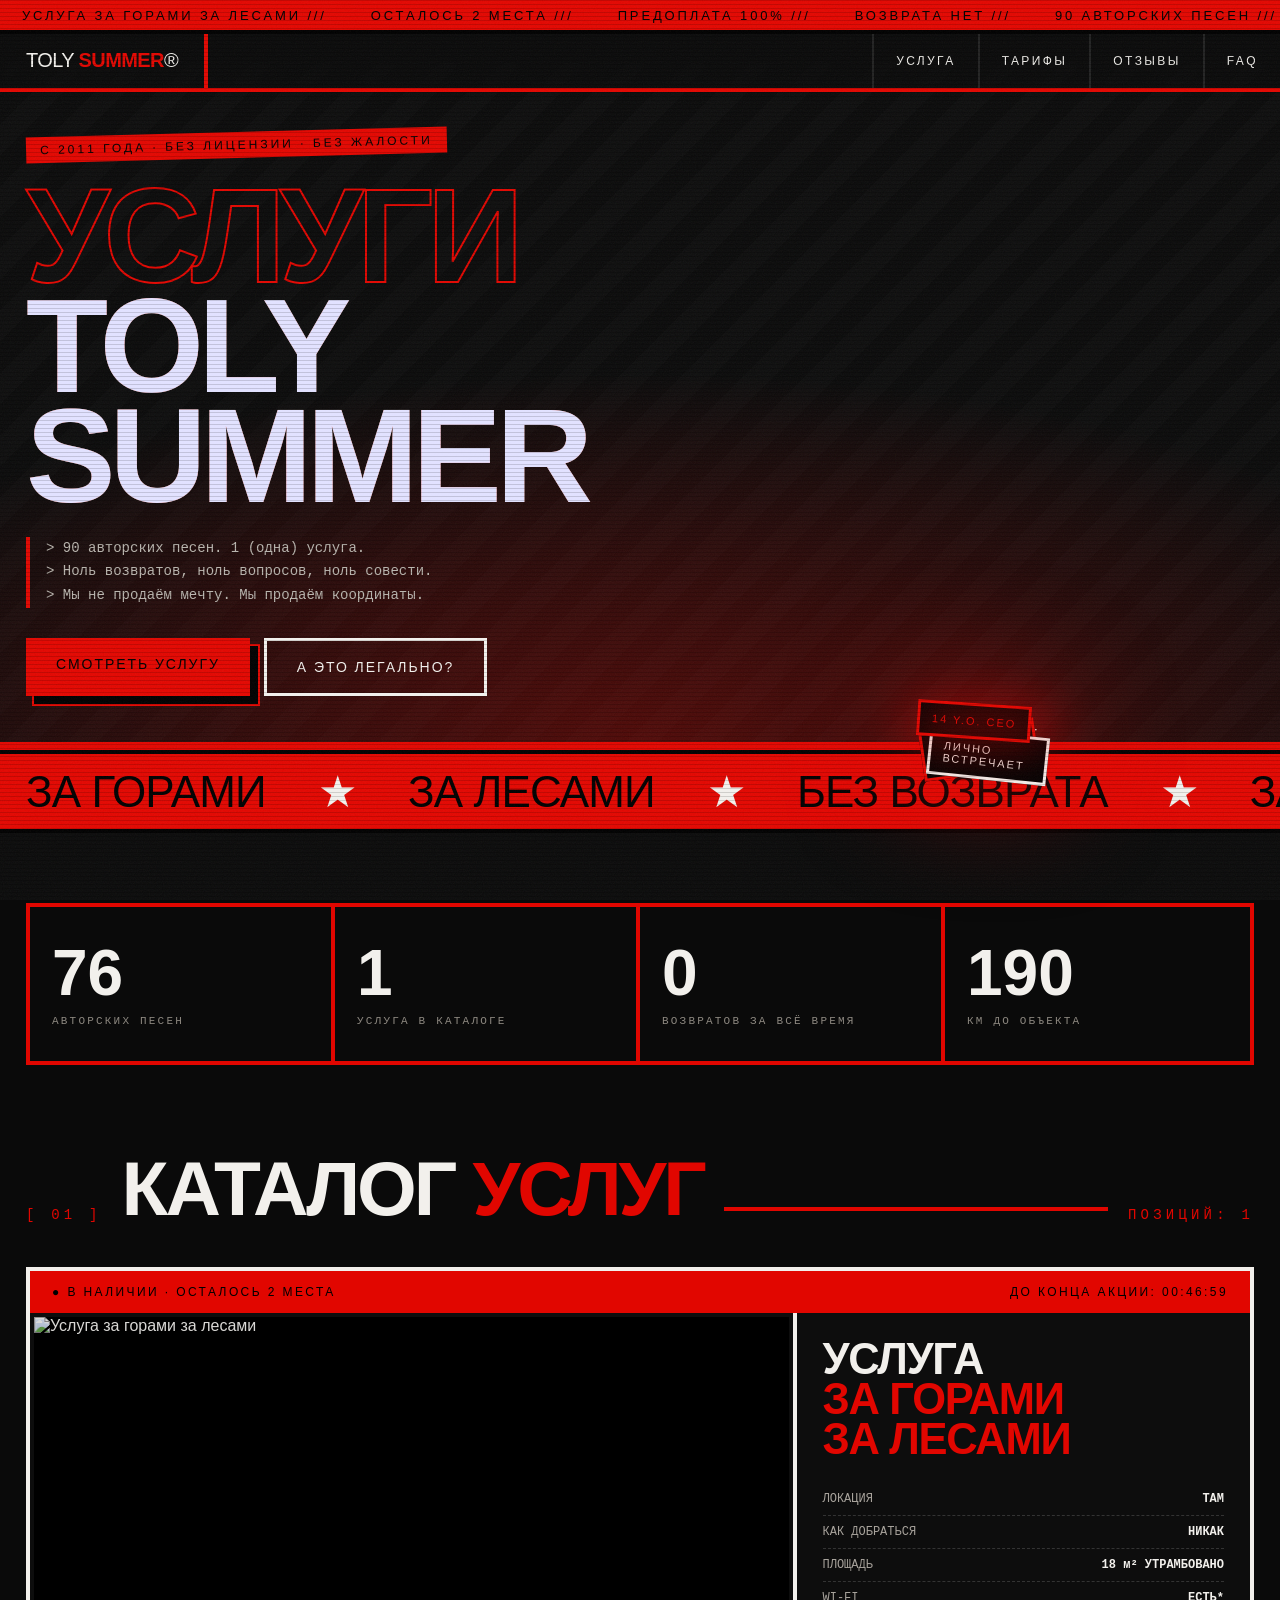
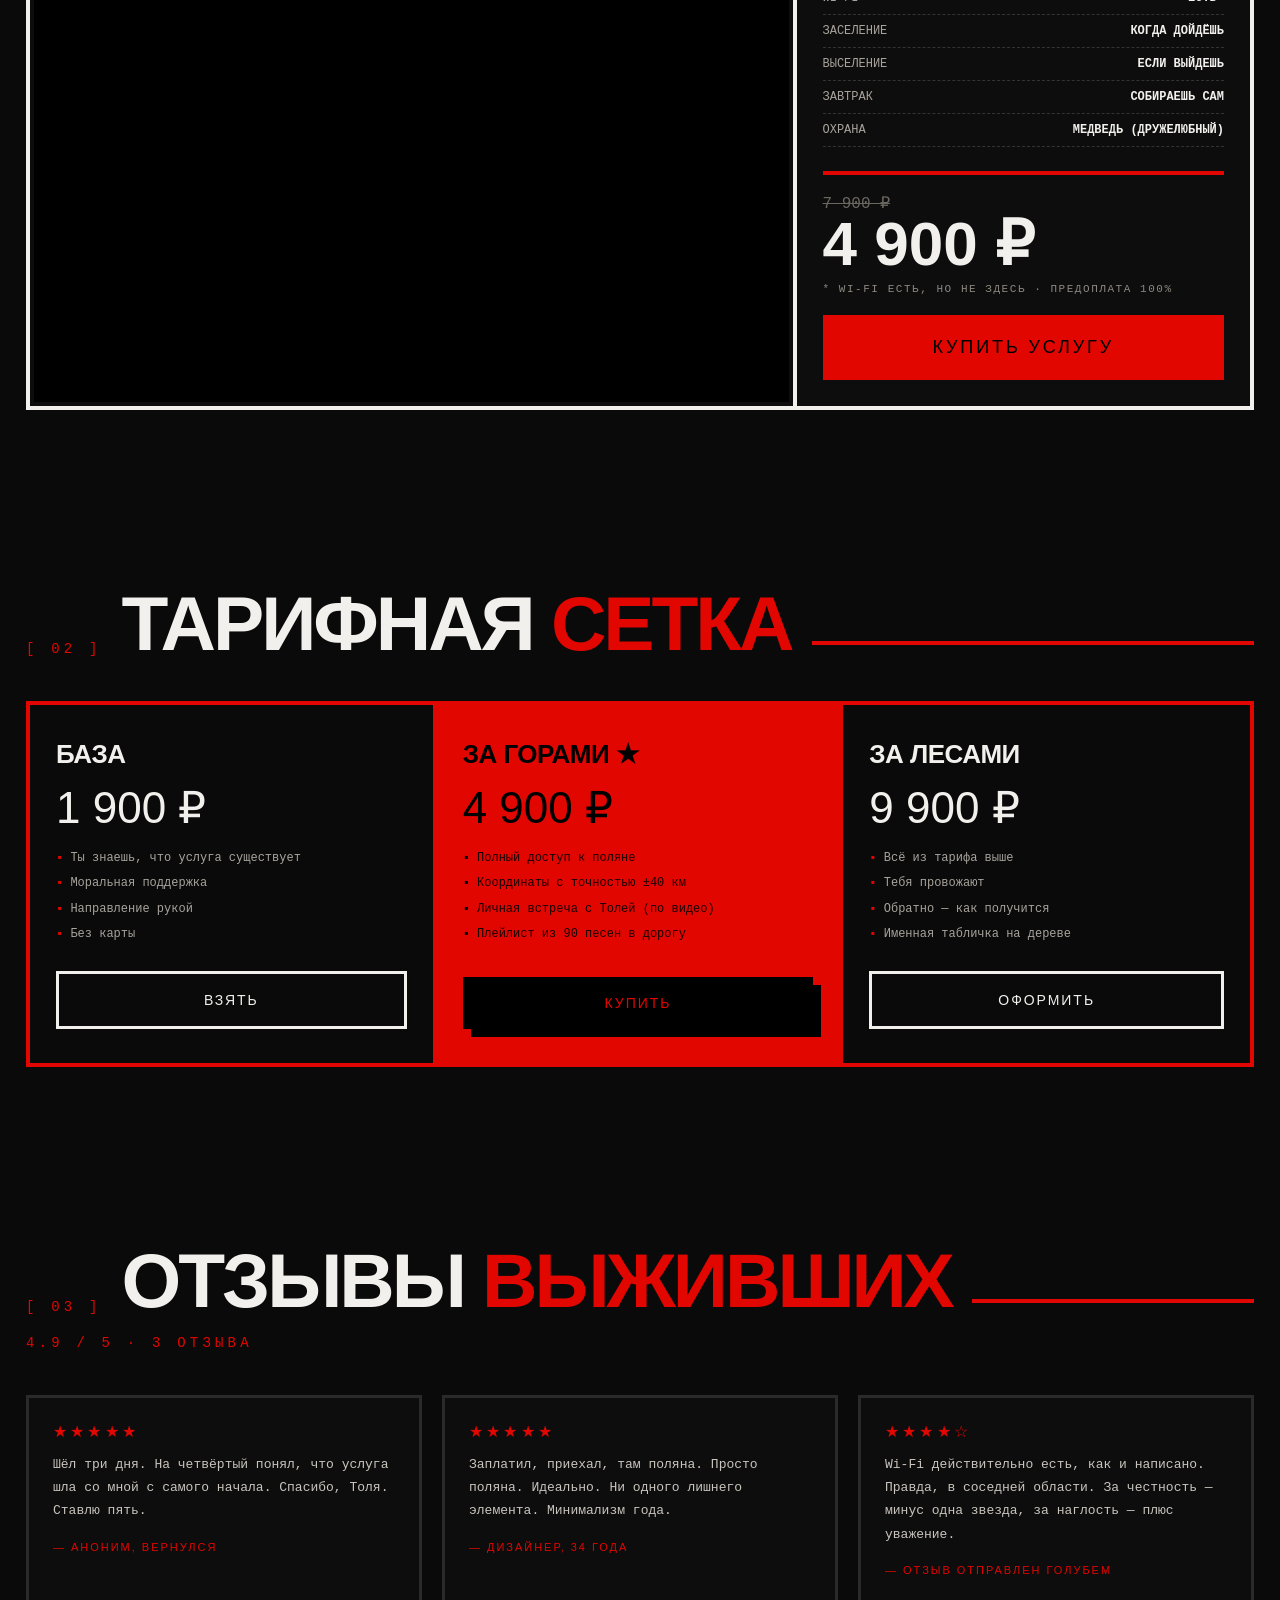
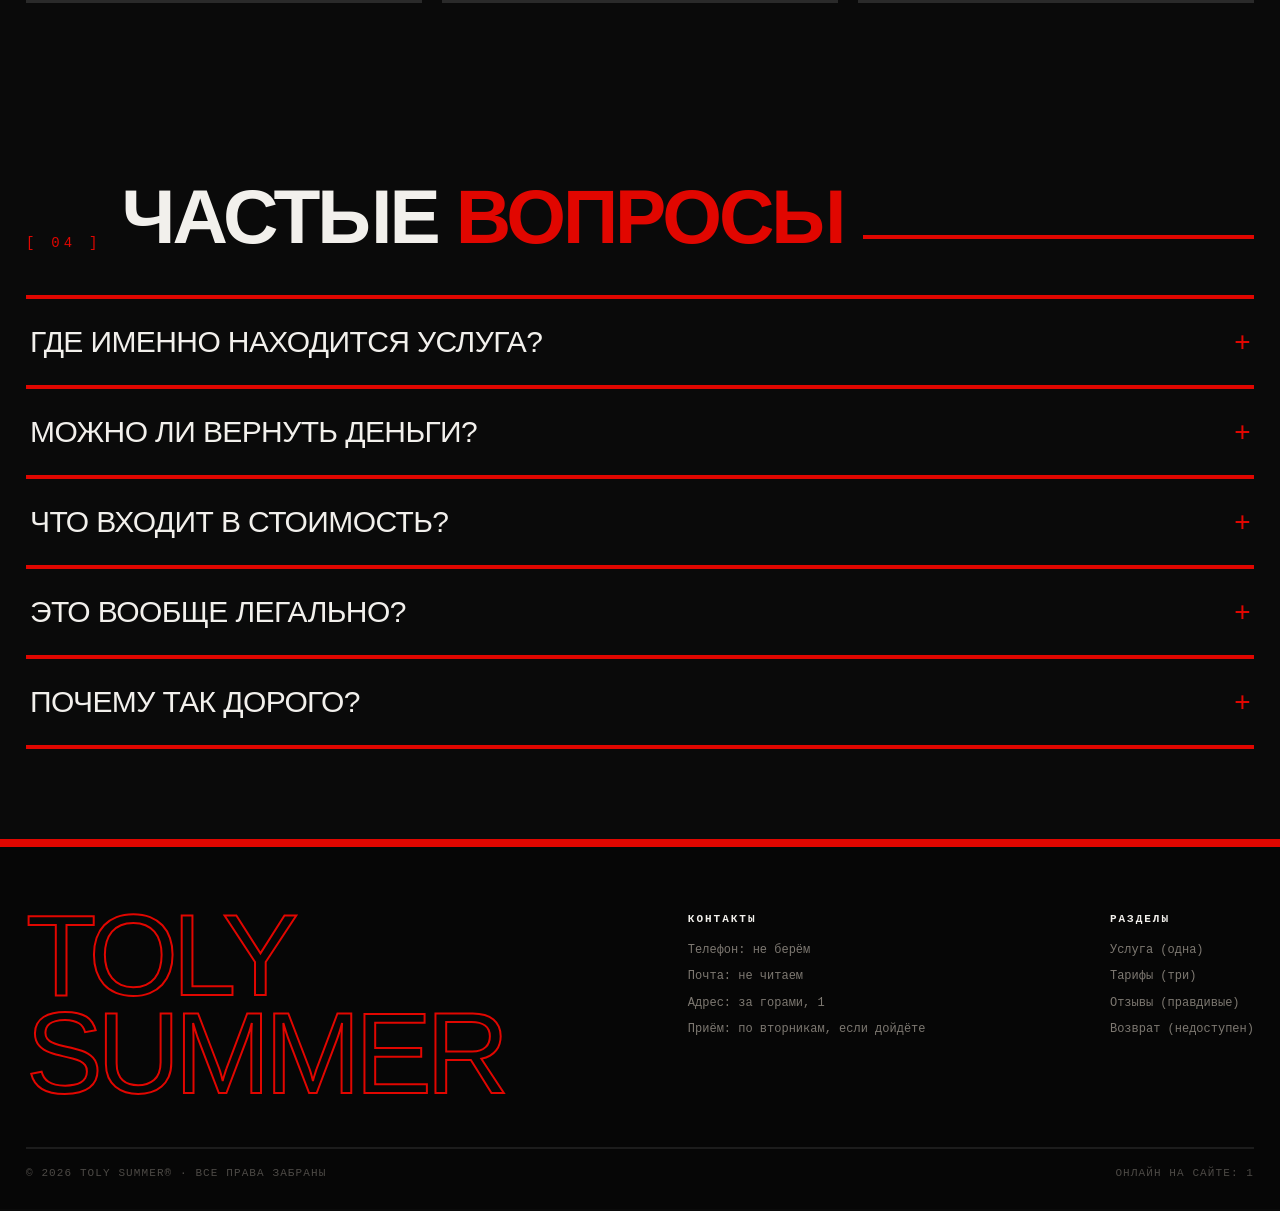
==== commit ea3f4ba1: "Add files via upload" ====
--- a/index.html
+++ b/index.html
@@ -1,129 +1,749 @@
 <!DOCTYPE html>
 <html lang="ru">
 <head>
-<meta charset="UTF-8" />
-  <meta name="viewport" content="width=device-width, initial-scale=1.0" />
-  <title>Купить домен tolysummer.ru</title>
-  <meta name="description" content="Фан-сайт TOLY SUMMER: музыка, клипы, TikTok, видео фанатов, тур 2026, мерч и контакты." />
-  <meta name="keywords" content="TOLY SUMMER, Толи Саммер, Toly Summer, tolysummer, TOLY SUMMER TikTok, TOLY SUMMER музыка, Толи Саммер фан сайт, TOLY SUMMER официальный, TOLY SUMMER тур 2026" />
-  <meta name="author" content="TOLY SUMMER fan site" />
-  <meta name="robots" content="index, follow, max-image-preview:large" />
-  <meta name="language" content="ru" />
-  <meta name="revisit-after" content="7 days" />
-  <link rel="canonical" href="https://tolysummer.ru/" />
+<meta charset="utf-8">
+<meta name="viewport" content="width=device-width, initial-scale=1">
+<title>TOLY SUMMER — УСЛУГИ</title>
 <style>
-  * { margin: 0; padding: 0; box-sizing: border-box; }
-
-  body {
-    background: #0a0a0a;
-    color: #fff;
-    font-family: -apple-system, BlinkMacSystemFont, 'Segoe UI', sans-serif;
-    min-height: 100vh;
-    display: flex;
-    flex-direction: column;
-    align-items: center;
-    justify-content: center;
-    gap: 40px;
-    padding: 24px;
+:root{
+  --red:#e10600;
+  --red-deep:#8b0000;
+  --black:#0a0a0a;
+  --ink:#000;
+  --paper:#f2f0ec;
+  --grey:#151515;
+  --tick:33px;
+}
+*{margin:0;padding:0;box-sizing:border-box}
+html{scroll-behavior:smooth;overflow-x:hidden;-webkit-text-size-adjust:100%}
+body{
+  background:var(--black);
+  color:var(--paper);
+  font-family:"Arial Black","Arial Bold",Arial,sans-serif;
+  overflow-x:hidden;
+  cursor:crosshair;
+  -webkit-tap-highlight-color:rgba(225,6,0,.35);
+}
+img{max-width:100%}
+.mono{font-family:"Consolas","Courier New",monospace;font-weight:700}
+
+/* ---------- ШУМ / СКАНЛАЙНЫ ---------- */
+.grain,.scan{position:fixed;inset:0;pointer-events:none;z-index:900}
+.grain{
+  opacity:.055;mix-blend-mode:screen;
+  background-image:url("data:image/svg+xml;utf8,<svg xmlns='http://www.w3.org/2000/svg' width='160' height='160'><filter id='n'><feTurbulence type='fractalNoise' baseFrequency='.85' numOctaves='3'/></filter><rect width='160' height='160' filter='url(%23n)'/></svg>");
+  animation:grainmove .6s steps(2) infinite;
+}
+@keyframes grainmove{0%{transform:translate(0,0)}50%{transform:translate(-3%,2%)}100%{transform:translate(2%,-3%)}}
+.scan{
+  background:repeating-linear-gradient(to bottom,rgba(0,0,0,.35) 0 1px,transparent 1px 4px);
+  opacity:.4;
+}
+::selection{background:var(--red);color:#fff}
+
+/* ---------- ТИКЕР ---------- */
+.ticker{
+  position:fixed;top:0;left:0;right:0;z-index:800;
+  background:var(--red);color:#000;
+  border-bottom:4px solid #000;
+  overflow:hidden;white-space:nowrap;
+}
+.ticker__track{display:inline-block;padding:7px 0;line-height:15px;animation:slide 24s linear infinite}
+.ticker span{font-size:13px;letter-spacing:.22em;padding:0 22px}
+@keyframes slide{from{transform:translateX(0)}to{transform:translateX(-50%)}}
+
+/* ---------- НАВ ---------- */
+nav{
+  position:sticky;top:var(--tick);z-index:700;
+  display:flex;justify-content:space-between;align-items:stretch;
+  border-bottom:4px solid var(--red);
+  background:rgba(10,10,10,.92);
+  backdrop-filter:blur(4px);
+}
+.logo{
+  padding:16px 26px;font-size:20px;letter-spacing:-.03em;
+  border-right:4px solid var(--red);
+}
+.logo b{color:var(--red)}
+.nav__links{display:flex}
+.nav__links a{
+  display:flex;align-items:center;padding:0 22px;
+  color:var(--paper);text-decoration:none;font-size:12px;letter-spacing:.2em;
+  border-left:2px solid #222;transition:.15s;
+}
+.nav__links a:hover{background:var(--red);color:#000}
+
+/* ---------- ХИРО ---------- */
+header{
+  position:relative;padding:var(--tick) 0 0;
+  border-bottom:8px solid var(--red);
+  background:
+    radial-gradient(120% 90% at 50% 100%, rgba(225,6,0,.32), transparent 60%),
+    repeating-linear-gradient(-45deg,#0d0d0d 0 22px,#0a0a0a 22px 44px);
+}
+.hero{
+  max-width:1400px;margin:0 auto;padding:40px 26px 0;
+  display:grid;grid-template-columns:1.1fr .9fr;gap:20px;align-items:end;
+}
+.hero__kicker{
+  display:inline-block;background:var(--red);color:#000;
+  padding:6px 14px;font-size:12px;letter-spacing:.25em;margin-bottom:22px;
+  transform:rotate(-1.5deg);
+}
+h1{
+  font-size:clamp(52px,10.5vw,168px);line-height:.82;letter-spacing:-.045em;
+  text-transform:uppercase;
+}
+h1 .out{
+  color:transparent;-webkit-text-stroke:2px var(--red);
+  display:block;
+}
+h1 .glitch{position:relative;display:block;color:var(--paper)}
+h1 .glitch::before,h1 .glitch::after{
+  content:attr(data-t);position:absolute;left:0;top:0;width:100%;
+}
+h1 .glitch::before{color:var(--red);animation:gl1 3.4s infinite steps(1)}
+h1 .glitch::after{color:#00e0ff;animation:gl2 4.1s infinite steps(1);mix-blend-mode:screen}
+@keyframes gl1{0%,92%{transform:none;opacity:0}93%{transform:translate(-6px,2px);opacity:.9}96%{transform:translate(5px,-3px);opacity:.9}100%{opacity:0}}
+@keyframes gl2{0%,94%{transform:none;opacity:0}95%{transform:translate(7px,-2px);opacity:.55}98%{transform:translate(-4px,3px);opacity:.55}100%{opacity:0}}
+.hero__sub{
+  margin-top:26px;max-width:520px;font-size:14px;line-height:1.7;
+  font-family:"Consolas","Courier New",monospace;color:#b9b5ae;
+  border-left:4px solid var(--red);padding-left:16px;
+}
+.hero__cta{margin:30px 0 46px;display:flex;gap:14px;flex-wrap:wrap}
+.btn{
+  border:0;font-family:inherit;font-size:14px;letter-spacing:.14em;
+  padding:18px 30px;cursor:pointer;text-decoration:none;display:inline-block;
+  text-transform:uppercase;transition:.12s;
+}
+.btn--red{background:var(--red);color:#000;box-shadow:8px 8px 0 #000,8px 8px 0 2px var(--red)}
+.btn--red:hover{transform:translate(4px,4px);box-shadow:2px 2px 0 #000,2px 2px 0 2px var(--red)}
+.btn--ghost{background:transparent;color:var(--paper);border:3px solid var(--paper)}
+.btn--ghost:hover{background:var(--paper);color:#000}
+
+.hero__man{position:relative;justify-self:center;filter:drop-shadow(0 0 60px rgba(225,6,0,.55))}
+.hero__man img{display:block;max-height:78vh;width:auto;max-width:100%}
+.hero__man::after{
+  content:"";position:absolute;left:50%;bottom:0;transform:translateX(-50%);
+  width:120%;height:26px;background:var(--red);filter:blur(26px);opacity:.7;
+}
+.badge{
+  position:absolute;background:#000;border:3px solid var(--red);color:var(--red);
+  font-size:11px;letter-spacing:.18em;padding:9px 12px;
+}
+.badge--1{top:8%;left:-6%;transform:rotate(-8deg)}
+.badge--2{top:44%;right:-10%;transform:rotate(6deg);color:var(--paper);border-color:var(--paper)}
+.badge--3{bottom:14%;left:-10%;transform:rotate(4deg)}
+
+/* ---------- БЕГУЩАЯ ПОЛОСА ---------- */
+.marquee{
+  background:var(--red);color:#000;border-top:4px solid #000;border-bottom:4px solid #000;
+  overflow:hidden;white-space:nowrap;
+}
+.marquee__track{display:inline-block;animation:slide 18s linear infinite;padding:12px 0}
+.marquee__track span{font-size:clamp(22px,4vw,44px);letter-spacing:-.02em;padding:0 26px;text-transform:uppercase}
+.marquee__track i{font-style:normal;color:var(--paper)}
+
+/* ---------- СЕКЦИИ ---------- */
+section{max-width:1400px;margin:0 auto;padding:90px 26px}
+.sec__head{display:flex;align-items:flex-end;gap:20px;flex-wrap:wrap;margin-bottom:44px}
+.sec__num{color:var(--red);font-size:14px;letter-spacing:.3em;font-family:"Consolas",monospace}
+h2{font-size:clamp(34px,6vw,86px);line-height:.88;letter-spacing:-.04em;text-transform:uppercase}
+h2 em{font-style:normal;color:var(--red)}
+.rule{flex:1;height:4px;background:var(--red);min-width:60px;margin-bottom:12px}
+
+/* ---------- СТАТЫ ---------- */
+.stats{display:grid;grid-template-columns:repeat(4,1fr);border:4px solid var(--red)}
+.stat{padding:34px 22px;border-right:4px solid var(--red);position:relative;overflow:hidden}
+.stat:last-child{border-right:0}
+.stat b{display:block;font-size:clamp(38px,5vw,68px);line-height:1;color:var(--paper)}
+.stat span{display:block;margin-top:10px;font-size:11px;letter-spacing:.2em;color:#8d8880;font-family:"Consolas",monospace}
+.stat:hover{background:var(--red)}
+.stat:hover b,.stat:hover span{color:#000}
+
+/* ---------- КАРТОЧКА УСЛУГИ ---------- */
+.offer{border:4px solid var(--paper);background:#0d0d0d}
+.offer__top{
+  display:flex;justify-content:space-between;align-items:center;gap:16px;flex-wrap:wrap;
+  background:var(--red);color:#000;padding:14px 22px;font-size:12px;letter-spacing:.2em;
+}
+.offer__body{display:grid;grid-template-columns:1.25fr .75fr}
+.gal{padding:4px;height:100%}
+.gal figure{position:relative;overflow:hidden;background:#000;cursor:pointer;height:100%;min-height:420px}
+.gal img{width:100%;height:100%;object-fit:cover;display:block;filter:grayscale(.3) contrast(1.12) brightness(.85);transition:.5s}
+.gal figure:hover img{filter:none;transform:scale(1.04)}
+.gal figure::before{
+  content:"";position:absolute;inset:0;border:2px solid transparent;z-index:2;transition:.2s;
+}
+.gal figure:hover::before{border-color:var(--red)}
+.offer__info{border-left:4px solid var(--paper);padding:26px;display:flex;flex-direction:column}
+.offer__info h3{font-size:clamp(26px,3.4vw,44px);line-height:.92;text-transform:uppercase;letter-spacing:-.03em}
+.offer__info h3 em{font-style:normal;color:var(--red);display:block}
+.specs{margin:24px 0;font-family:"Consolas",monospace;font-size:12px}
+.specs div{display:flex;justify-content:space-between;gap:12px;padding:9px 0;border-bottom:1px dashed #333;color:#a8a39c}
+.specs div b{color:var(--paper);text-align:right}
+.price{margin-top:auto;padding-top:18px;border-top:4px solid var(--red)}
+.price s{color:#6b6660;font-size:16px;font-family:"Consolas",monospace}
+.price b{display:block;font-size:clamp(38px,5vw,62px);line-height:1;color:var(--paper)}
+.price small{display:block;color:#8d8880;font-family:"Consolas",monospace;font-size:11px;letter-spacing:.14em;margin-top:8px}
+.buy{width:100%;margin-top:20px;background:var(--red);color:#000;border:0;padding:22px;font-family:inherit;
+  font-size:18px;letter-spacing:.16em;cursor:pointer;text-transform:uppercase;position:relative;overflow:hidden}
+.buy:hover{background:var(--paper)}
+.buy:active{transform:translateY(3px)}
+
+/* ---------- ТАРИФЫ ---------- */
+.plans{display:grid;grid-template-columns:repeat(3,1fr);gap:0;border:4px solid var(--red)}
+.plan{padding:34px 26px;border-right:4px solid var(--red);display:flex;flex-direction:column}
+.plan:last-child{border-right:0}
+.plan--hot{background:var(--red);color:#000}
+.plan h4{font-size:26px;text-transform:uppercase;letter-spacing:-.02em}
+.plan .p{font-size:44px;margin:16px 0;line-height:1}
+.plan ul{list-style:none;font-family:"Consolas",monospace;font-size:12px;line-height:2.1;color:#a8a39c;margin-bottom:24px}
+.plan--hot ul{color:#1a0000}
+.plan li::before{content:"▪ ";color:var(--red)}
+.plan--hot li::before{color:#000}
+.plan .btn{margin-top:auto;text-align:center}
+.plan--hot .btn--red{background:#000;color:var(--red);box-shadow:8px 8px 0 #000}
+
+/* ---------- ОТЗЫВЫ ---------- */
+.revs{display:grid;grid-template-columns:repeat(3,1fr);gap:20px}
+.rev{border:3px solid #2a2a2a;padding:24px;background:#0d0d0d;transition:.2s}
+.rev:hover{border-color:var(--red);transform:translate(-4px,-4px);box-shadow:8px 8px 0 var(--red-deep)}
+.rev p{font-family:"Consolas",monospace;font-size:13px;line-height:1.8;color:#c9c4bd}
+.rev footer{margin-top:18px;font-size:11px;letter-spacing:.18em;color:var(--red)}
+.stars{color:var(--red);letter-spacing:.2em;margin-bottom:12px}
+
+/* ---------- FAQ ---------- */
+.faq{border-top:4px solid var(--red)}
+.q{border-bottom:4px solid var(--red);cursor:pointer}
+.q__t{display:flex;justify-content:space-between;gap:16px;align-items:center;padding:26px 4px;
+  font-size:clamp(16px,2.4vw,30px);text-transform:uppercase;letter-spacing:-.02em}
+.q:hover .q__t{color:var(--red)}
+.q__t i{font-style:normal;color:var(--red);font-size:28px;transition:.2s}
+.q.open .q__t i{transform:rotate(45deg)}
+.q__a{max-height:0;overflow:hidden;transition:max-height .3s ease}
+.q.open .q__a{max-height:300px}
+.q__a p{padding:0 4px 26px;font-family:"Consolas",monospace;font-size:13px;line-height:1.9;color:#a8a39c;max-width:760px}
+
+/* ---------- ФУТЕР ---------- */
+footer.big{border-top:8px solid var(--red);background:#060606;padding:60px 26px 30px}
+.foot{max-width:1400px;margin:0 auto;display:flex;justify-content:space-between;gap:30px;flex-wrap:wrap}
+.foot__big{font-size:clamp(40px,9vw,140px);line-height:.85;letter-spacing:-.05em;color:transparent;-webkit-text-stroke:2px var(--red)}
+.foot__col{font-family:"Consolas",monospace;font-size:12px;line-height:2.2;color:#7d7871}
+.foot__col b{color:var(--paper);display:block;margin-bottom:6px;letter-spacing:.18em;font-size:11px}
+.copy{max-width:1400px;margin:44px auto 0;border-top:2px solid #1c1c1c;padding-top:18px;
+  display:flex;justify-content:space-between;gap:14px;flex-wrap:wrap;
+  font-family:"Consolas",monospace;font-size:11px;color:#4d4a46;letter-spacing:.1em}
+
+/* ---------- МОДАЛКА ---------- */
+.modal{position:fixed;inset:0;z-index:1000;display:none;justify-content:center;padding:20px;overflow-y:auto;overscroll-behavior:contain}
+.modal.on{display:flex;animation:pop .18s ease}
+.modal__bg{position:fixed;inset:0;background:rgba(0,0,0,.86)}
+.modal__box{
+  position:relative;margin:auto;background:var(--red);color:#000;border:6px solid #000;
+  padding:52px 44px;max-width:620px;width:100%;text-align:center;
+  box-shadow:0 0 0 6px var(--red),20px 20px 0 rgba(0,0,0,.6);
+}
+.modal__box h3{font-size:clamp(38px,9vw,86px);line-height:.85;letter-spacing:-.05em;text-transform:uppercase}
+.modal__box p{font-family:"Consolas",monospace;font-size:13px;line-height:1.8;margin:20px 0 28px}
+.modal__box .row{display:flex;gap:12px;justify-content:center;flex-wrap:wrap}
+.modal__box button{
+  border:4px solid #000;background:#000;color:var(--red);padding:15px 26px;
+  font-family:inherit;font-size:13px;letter-spacing:.16em;cursor:pointer;text-transform:uppercase}
+.modal__box button.alt{background:transparent;color:#000}
+.modal__box button:hover{background:var(--paper);color:#000;border-color:#000}
+@keyframes pop{from{opacity:0;transform:scale(.94)}to{opacity:1;transform:none}}
+.shake{animation:shake .35s}
+@keyframes shake{10%,90%{transform:translateX(-3px)}20%,80%{transform:translateX(5px)}30%,50%,70%{transform:translateX(-8px)}40%,60%{transform:translateX(8px)}}
+
+/* ---------- ЛАЙТБОКС ---------- */
+.lb{position:fixed;inset:0;z-index:1000;display:none;align-items:center;justify-content:center;background:rgba(0,0,0,.94);padding:30px}
+.lb.on{display:flex}
+.lb img{max-width:92vw;max-height:82vh;border:5px solid var(--red)}
+.lb__cap{position:absolute;bottom:24px;left:0;right:0;text-align:center;font-family:"Consolas",monospace;font-size:12px;letter-spacing:.2em;color:var(--red)}
+.lb__x{position:absolute;top:20px;right:26px;font-size:34px;color:var(--red);cursor:pointer}
+
+/* ---------- АДАПТИВ ---------- */
+@media(max-width:1000px){
+  .hero{grid-template-columns:1fr;padding-top:30px}
+  .hero__man{margin-top:20px}
+  .hero__man img{max-height:62vh}
+  .badge--1{left:0}.badge--3{left:0}.badge--2{right:0}
+  .offer__body{grid-template-columns:1fr}
+  .offer__info{border-left:0;border-top:4px solid var(--paper)}
+  .stats{grid-template-columns:repeat(2,1fr)}
+  .stat:nth-child(2){border-right:0}
+  .stat:nth-child(1),.stat:nth-child(2){border-bottom:4px solid var(--red)}
+  .plans{grid-template-columns:1fr}
+  .plan{border-right:0;border-bottom:4px solid var(--red)}
+  .plan:last-child{border-bottom:0}
+  .revs{grid-template-columns:1fr}
+  .nav__links a{padding:0 12px;font-size:10px}
+  .logo{padding:14px 16px;font-size:17px}
+  section{padding:60px 18px}
+  .foot{gap:22px}
+}
+
+/* ---------- ТЕЛЕФОН ---------- */
+@media(max-width:680px){
+  /* шапка: логотип сверху, ссылки строкой под ним */
+  nav{flex-direction:column}
+  .logo{border-right:0;border-bottom:2px solid var(--red);padding:12px 16px;font-size:16px;letter-spacing:.02em}
+  .nav__links{width:100%}
+  .nav__links a{
+    flex:1;justify-content:center;padding:11px 4px;font-size:9px;letter-spacing:.1em;
+    border-left:1px solid #262626;
   }
-
-  .label {
-    font-size: 13px;
-    letter-spacing: 0.15em;
-    text-transform: uppercase;
-    color: #666;
-    margin-top: 90px;
-  }
-
-  .domain {
-    font-size: clamp(22px, 6vw, 48px);
-    font-weight: 700;
-    letter-spacing: -0.02em;
-    color: #fff;
-    text-align: center;
-    line-height: 1.2;
-  }
-
-  .domain span {
-    color: #4af;
-  }
-
-  .btn {
-    display: inline-block;
-    padding: 16px 40px;
-    background: #4af;
-    color: #000;
-    font-size: 16px;
-    font-weight: 700;
-    letter-spacing: 0.04em;
-    text-decoration: none;
-    border-radius: 100px;
-    transition: transform 0.15s ease, background 0.15s ease;
-  }
-
-  .btn:hover {
-    background: #6cf;
-    transform: scale(1.04);
-  }
-
-  .btn:active {
-    transform: scale(0.97);
-  }
-
-  .note {
-    font-size: 13px;
-    color: #888;
-    text-align: center;
-    max-width: 320px;
-    line-height: 1.6;
-  }
-
-  .note strong {
-    color: #4af;
-  }
-
-  .btn-green {
-    display: inline-block;
-    padding: 16px 40px;
-    background: #2ecc57;
-    color: #000;
-    font-size: 16px;
-    font-weight: 700;
-    letter-spacing: 0.04em;
-    text-decoration: none;
-    border-radius: 100px;
-    transition: transform 0.15s ease, background 0.15s ease;
-  }
-
-  .btn-green:hover {
-    background: #4ee06f;
-    transform: scale(1.04);
-  }
-
-  .btn-green:active {
-    transform: scale(0.97);
-  }
-
-  .buttons {
-    display: flex;
-    flex-direction: column;
-    align-items: center;
-    gap: 14px;
-  }
+  .nav__links a:first-child{border-left:0}
+  .ticker span{font-size:11px;letter-spacing:.16em;padding:0 16px}
+
+  /* хиро */
+  .hero{padding:26px 16px 0;gap:6px}
+  .hero__kicker{font-size:9px;letter-spacing:.16em;padding:6px 10px;margin-bottom:16px}
+  h1{font-size:clamp(42px,13.5vw,86px)}
+  h1 .out{-webkit-text-stroke-width:1.5px}
+  .hero__sub{margin-top:20px;font-size:12px;padding-left:12px;border-left-width:3px}
+  .hero__cta{margin:24px 0 10px;gap:10px}
+  .hero__man{margin-top:0}
+  .hero__cta .btn{flex:1 1 100%;text-align:center;padding:17px 14px;font-size:12px}
+  .btn--red{box-shadow:5px 5px 0 #000,5px 5px 0 2px var(--red)}
+  .hero__man img{max-height:56vh}
+  .badge{font-size:8px;padding:6px 8px;letter-spacing:.1em;border-width:2px}
+  .badge--1{left:2%}.badge--2{right:-2%}.badge--3{left:-2%;bottom:18%}
+
+  /* секции */
+  section{padding:52px 14px}
+  .sec__head{gap:8px;margin-bottom:26px;align-items:center}
+  .sec__num{font-size:10px;letter-spacing:.2em;flex:0 0 auto}
+  h2{font-size:clamp(28px,8.4vw,50px);flex:1 1 100%}
+  .rule{height:3px;margin-bottom:0;flex:1 1 100%;min-width:100%}
+
+  /* статы */
+  .stats{border-width:3px}
+  .stat{padding:22px 14px;border-right-width:3px}
+  .stat:nth-child(1),.stat:nth-child(2){border-bottom-width:3px}
+  .stat b{font-size:36px}
+  .stat span{font-size:9px;letter-spacing:.12em;margin-top:6px}
+
+  /* карточка услуги */
+  .offer{border-width:3px}
+  .offer__top{padding:11px 14px;font-size:9px;letter-spacing:.12em;gap:8px}
+  .gal figure{min-height:240px}
+  .offer__info{padding:20px 16px;border-top-width:3px}
+  .offer__info h3{font-size:30px}
+  .specs{margin:18px 0;font-size:11px}
+  .specs div{padding:8px 0}
+  .price b{font-size:40px}
+  .price small{font-size:10px}
+  .buy{padding:19px 12px;font-size:15px;letter-spacing:.1em}
+
+  /* тарифы */
+  .plans{border-width:3px}
+  .plan{padding:26px 18px;border-bottom-width:3px}
+  .plan h4{font-size:22px}
+  .plan .p{font-size:36px;margin:12px 0}
+  .plan ul{font-size:11px;line-height:1.95;margin-bottom:20px}
+  .plan .btn{padding:16px 12px;font-size:12px}
+  .plan--hot .btn--red{box-shadow:5px 5px 0 #000}
+
+  /* отзывы / faq */
+  .revs{gap:14px}
+  .rev{padding:18px 16px}
+  .rev p{font-size:12px}
+  .q__t{padding:20px 2px;font-size:16px;letter-spacing:0}
+  .q__t i{font-size:22px}
+  .q__a p{font-size:12px;padding-bottom:20px}
+
+  /* футер */
+  footer.big{padding:44px 14px 24px}
+  .foot{flex-direction:column;gap:26px}
+  .foot__big{-webkit-text-stroke-width:1.5px;font-size:clamp(46px,15vw,90px)}
+  .foot__col{font-size:11px;line-height:2}
+  .copy{flex-direction:column;gap:6px;font-size:10px;margin-top:30px}
+
+  /* модалка */
+  .modal{padding:14px}
+  .modal__box{padding:32px 18px;border-width:4px;box-shadow:0 0 0 4px var(--red),10px 10px 0 rgba(0,0,0,.6)}
+  .modal__box h3{font-size:clamp(30px,10vw,52px)}
+  .modal__box p{font-size:12px;margin:16px 0 22px}
+  .modal__box .row{flex-direction:column}
+  .modal__box button{width:100%;padding:16px 12px;font-size:12px}
+
+  /* лайтбокс */
+  .lb{padding:16px}
+  .lb img{max-height:72vh;border-width:3px}
+  .lb__x{top:12px;right:14px;font-size:30px;padding:6px 10px}
+}
+
+/* ---------- ТАЧ: без залипающих ховеров ---------- */
+@media(hover:none){
+  body{cursor:auto}
+  .gal figure:hover img{filter:grayscale(.3) contrast(1.12) brightness(.85);transform:none}
+  .gal figure:hover::before{border-color:transparent}
+  .btn--red:hover{transform:none}
+  .btn--ghost:hover{background:transparent;color:var(--paper)}
+  .plan--hot .btn--ghost:hover{color:#000}
+  .nav__links a:hover{background:transparent;color:var(--paper)}
+  .stat:hover{background:transparent}
+  .stat:hover b{color:var(--paper)}
+  .stat:hover span{color:#8d8880}
+  .rev:hover{border-color:#2a2a2a;transform:none;box-shadow:none}
+  .buy:hover{background:var(--red)}
+  .q:hover .q__t{color:inherit}
+  .modal__box button:hover{background:#000;color:var(--red)}
+  .modal__box button.alt:hover{background:transparent;color:#000}
+  .btn:active,.buy:active,.modal__box button:active{opacity:.75}
+}
 </style>
 </head>
 <body>
 
-  <p class="label">Покупка домена</p>
-
-  <p class="domain">tolysummer<span>.ru</span></p>
-
-  <div class="buttons">
-    <a class="btn-green" href="https://www.reg.ru/domain/shop/lot/tolysummer.ru" target="_blank">Купить домен на REG.RU →</a>
-    <a class="btn" href="https://t.me/tq2ka" target="_blank">Связаться с продавцом →</a>
-  </div>
-
-  <p class="note">Контакт актуален на момент 01.07.2026: <strong>@tq2ka</strong></p>
-
+<div class="grain"></div>
+<div class="scan"></div>
+
+<!-- ТИКЕР -->
+<div class="ticker"><div class="ticker__track" id="tick"></div></div>
+
+<!-- НАВ -->
+<nav>
+  <div class="logo">TOLY <b>SUMMER</b>®</div>
+  <div class="nav__links">
+    <a href="#uslugi">УСЛУГА</a>
+    <a href="#tarify">ТАРИФЫ</a>
+    <a href="#otzyvy">ОТЗЫВЫ</a>
+    <a href="#faq">FAQ</a>
+  </div>
+</nav>
+
+<!-- ХИРО -->
+<header>
+  <div class="hero">
+    <div>
+      <div class="hero__kicker">С 2011 ГОДА · БЕЗ ЛИЦЕНЗИИ · БЕЗ ЖАЛОСТИ</div>
+      <h1>
+        <span class="out">УСЛУГИ</span>
+        <span class="glitch" data-t="TOLY">TOLY</span>
+        <span class="glitch" data-t="SUMMER">SUMMER</span>
+      </h1>
+      <p class="hero__sub">
+        &gt; 90 авторских песен. 1 (одна) услуга.<br>
+        &gt; Ноль возвратов, ноль вопросов, ноль совести.<br>
+        &gt; Мы не продаём мечту. Мы продаём координаты.
+      </p>
+      <div class="hero__cta">
+        <a href="#uslugi" class="btn btn--red">СМОТРЕТЬ УСЛУГУ</a>
+        <a href="#faq" class="btn btn--ghost">А ЭТО ЛЕГАЛЬНО?</a>
+      </div>
+    </div>
+    <div class="hero__man">
+      <span class="badge badge--1">★ 90 ПЕСЕН</span>
+      <span class="badge badge--2">ЛИЧНО ВСТРЕЧАЕТ</span>
+      <span class="badge badge--3">14 Y.O. CEO</span>
+      <img src="img/toly.png" alt="Toly Summer">
+    </div>
+  </div>
+</header>
+
+<!-- БЕГУЩАЯ -->
+<div class="marquee"><div class="marquee__track" id="marq"></div></div>
+
+<!-- СТАТЫ -->
+<section id="stats" style="padding-top:70px;padding-bottom:0">
+  <div class="stats">
+    <div class="stat"><b data-c="90">0</b><span>АВТОРСКИХ ПЕСЕН</span></div>
+    <div class="stat"><b data-c="1">0</b><span>УСЛУГА В КАТАЛОГЕ</span></div>
+    <div class="stat"><b data-c="0">0</b><span>ВОЗВРАТОВ ЗА ВСЁ ВРЕМЯ</span></div>
+    <div class="stat"><b data-c="240">0</b><span>КМ ДО ОБЪЕКТА</span></div>
+  </div>
+</section>
+
+<!-- УСЛУГА -->
+<section id="uslugi">
+  <div class="sec__head">
+    <span class="sec__num">[ 01 ]</span>
+    <h2>КАТАЛОГ <em>УСЛУГ</em></h2>
+    <div class="rule"></div>
+    <span class="sec__num">ПОЗИЦИЙ: 1</span>
+  </div>
+
+  <article class="offer">
+    <div class="offer__top">
+      <span>● В НАЛИЧИИ · ОСТАЛОСЬ 2 МЕСТА</span>
+      <span id="clock">ДО КОНЦА АКЦИИ: --:--:--</span>
+    </div>
+
+    <div class="offer__body">
+      <div class="gal">
+        <figure>
+          <img src="img/place-2.png" alt="Услуга за горами за лесами">
+        </figure>
+      </div>
+
+      <div class="offer__info">
+        <h3>УСЛУГА<em>ЗА ГОРАМИ</em><em>ЗА ЛЕСАМИ</em></h3>
+        <div class="specs">
+          <div><span>ЛОКАЦИЯ</span><b>ТАМ</b></div>
+          <div><span>КАК ДОБРАТЬСЯ</span><b>НИКАК</b></div>
+          <div><span>ПЛОЩАДЬ</span><b>18 м² УТРАМБОВАНО</b></div>
+          <div><span>WI-FI</span><b>ЕСТЬ*</b></div>
+          <div><span>ЗАСЕЛЕНИЕ</span><b>КОГДА ДОЙДЁШЬ</b></div>
+          <div><span>ВЫСЕЛЕНИЕ</span><b>ЕСЛИ ВЫЙДЕШЬ</b></div>
+          <div><span>ЗАВТРАК</span><b>СОБИРАЕШЬ САМ</b></div>
+          <div><span>ОХРАНА</span><b>МЕДВЕДЬ (ДРУЖЕЛЮБНЫЙ)</b></div>
+        </div>
+        <div class="price">
+          <s>7 900 ₽</s>
+          <b>4 900 ₽</b>
+          <small>* WI-FI ЕСТЬ, НО НЕ ЗДЕСЬ · ПРЕДОПЛАТА 100%</small>
+          <button class="buy" id="buyBtn">КУПИТЬ УСЛУГУ</button>
+        </div>
+      </div>
+    </div>
+  </article>
+</section>
+
+<!-- ТАРИФЫ -->
+<section id="tarify">
+  <div class="sec__head">
+    <span class="sec__num">[ 02 ]</span>
+    <h2>ТАРИФНАЯ <em>СЕТКА</em></h2>
+    <div class="rule"></div>
+  </div>
+  <div class="plans">
+    <div class="plan">
+      <h4>БАЗА</h4>
+      <div class="p">1 900 ₽</div>
+      <ul>
+        <li>Ты знаешь, что услуга существует</li>
+        <li>Моральная поддержка</li>
+        <li>Направление рукой</li>
+        <li>Без карты</li>
+      </ul>
+      <button class="btn btn--ghost buy-alt">ВЗЯТЬ</button>
+    </div>
+    <div class="plan plan--hot">
+      <h4>ЗА ГОРАМИ ★</h4>
+      <div class="p">4 900 ₽</div>
+      <ul>
+        <li>Полный доступ к поляне</li>
+        <li>Координаты с точностью ±40 км</li>
+        <li>Личная встреча с Толей (по видео)</li>
+        <li>Плейлист из 90 песен в дорогу</li>
+      </ul>
+      <button class="btn btn--red buy-alt">КУПИТЬ</button>
+    </div>
+    <div class="plan">
+      <h4>ЗА ЛЕСАМИ</h4>
+      <div class="p">9 900 ₽</div>
+      <ul>
+        <li>Всё из тарифа выше</li>
+        <li>Тебя провожают</li>
+        <li>Обратно — как получится</li>
+        <li>Именная табличка на дереве</li>
+      </ul>
+      <button class="btn btn--ghost buy-alt">ОФОРМИТЬ</button>
+    </div>
+  </div>
+</section>
+
+<!-- ОТЗЫВЫ -->
+<section id="otzyvy">
+  <div class="sec__head">
+    <span class="sec__num">[ 03 ]</span>
+    <h2>ОТЗЫВЫ <em>ВЫЖИВШИХ</em></h2>
+    <div class="rule"></div>
+    <span class="sec__num">4.9 / 5 · 3 ОТЗЫВА</span>
+  </div>
+  <div class="revs">
+    <div class="rev">
+      <div class="stars">★★★★★</div>
+      <p>Шёл три дня. На четвёртый понял, что услуга шла со мной с самого начала. Спасибо, Толя. Ставлю пять.</p>
+      <footer>— АНОНИМ, ВЕРНУЛСЯ</footer>
+    </div>
+    <div class="rev">
+      <div class="stars">★★★★★</div>
+      <p>Заплатил, приехал, там поляна. Просто поляна. Идеально. Ни одного лишнего элемента. Минимализм года.</p>
+      <footer>— ДИЗАЙНЕР, 34 ГОДА</footer>
+    </div>
+    <div class="rev">
+      <div class="stars">★★★★☆</div>
+      <p>Wi-Fi действительно есть, как и написано. Правда, в соседней области. За честность — минус одна звезда, за наглость — плюс уважение.</p>
+      <footer>— ОТЗЫВ ОТПРАВЛЕН ГОЛУБЕМ</footer>
+    </div>
+  </div>
+</section>
+
+<!-- FAQ -->
+<section id="faq">
+  <div class="sec__head">
+    <span class="sec__num">[ 04 ]</span>
+    <h2>ЧАСТЫЕ <em>ВОПРОСЫ</em></h2>
+    <div class="rule"></div>
+  </div>
+  <div class="faq">
+    <div class="q"><div class="q__t">ГДЕ ИМЕННО НАХОДИТСЯ УСЛУГА? <i>+</i></div>
+      <div class="q__a"><p>За горами. За лесами. Более точные координаты выдаются после оплаты, устно, шёпотом, один раз. Записывать запрещено.</p></div></div>
+    <div class="q"><div class="q__t">МОЖНО ЛИ ВЕРНУТЬ ДЕНЬГИ? <i>+</i></div>
+      <div class="q__a"><p>Технически — да. Практически — форма возврата находится на той же поляне. Чтобы её заполнить, нужно снова дойти. Логика замкнута, юристы в восторге.</p></div></div>
+    <div class="q"><div class="q__t">ЧТО ВХОДИТ В СТОИМОСТЬ? <i>+</i></div>
+      <div class="q__a"><p>Воздух (свежий), тишина (плотная), земля (утрамбованная), деревья (много). Всё в состоянии «как есть». Мебель не предусмотрена концепцией.</p></div></div>
+    <div class="q"><div class="q__t">ЭТО ВООБЩЕ ЛЕГАЛЬНО? <i>+</i></div>
+      <div class="q__a"><p>Услуга существует. Оплата проходит. Поляна на месте. Все три факта проверяемы. Остальное — вопросы философии.</p></div></div>
+    <div class="q"><div class="q__t">ПОЧЕМУ ТАК ДОРОГО? <i>+</i></div>
+      <div class="q__a"><p>Потому что дёшево — это когда рядом. А у нас за горами и за лесами. Логистика смысла стоит денег.</p></div></div>
+  </div>
+</section>
+
+<!-- ФУТЕР -->
+<footer class="big">
+  <div class="foot">
+    <div class="foot__big">TOLY<br>SUMMER</div>
+    <div class="foot__col"><b>КОНТАКТЫ</b>
+      Телефон: не берём<br>
+      Почта: не читаем<br>
+      Адрес: за горами, 1<br>
+      Приём: по вторникам, если дойдёте
+    </div>
+    <div class="foot__col"><b>РАЗДЕЛЫ</b>
+      Услуга (одна)<br>
+      Тарифы (три)<br>
+      Отзывы (правдивые)<br>
+      Возврат (недоступен)
+    </div>
+  </div>
+  <div class="copy">
+    <span>© 2026 TOLY SUMMER® · ВСЕ ПРАВА ЗАБРАНЫ</span>
+    <span id="visitors">ОНЛАЙН НА САЙТЕ: 1</span>
+  </div>
+</footer>
+
+<!-- МОДАЛКА -->
+<div class="modal" id="modal">
+  <div class="modal__bg" data-close></div>
+  <div class="modal__box" id="modalBox">
+    <h3 id="mTitle">ТЫ СЕРЬЁЗНО?</h3>
+    <p id="mText">Ты правда собрался покупать услугу за горами за лесами.<br>Подумай ещё раз. Мы подождём.</p>
+    <div class="row">
+      <button id="mYes">ДА, СЕРЬЁЗНО</button>
+      <button class="alt" data-close>НЕТ, ПОКАЗАЛОСЬ</button>
+    </div>
+  </div>
+</div>
+
+<!-- ЛАЙТБОКС -->
+<div class="lb" id="lb">
+  <span class="lb__x" data-lbclose>✕</span>
+  <img id="lbImg" src="" alt="">
+</div>
+
+<script>
+/* ---- бегущие строки ---- */
+const tickWords = ['УСЛУГА ЗА ГОРАМИ ЗА ЛЕСАМИ','ОСТАЛОСЬ 2 МЕСТА','ПРЕДОПЛАТА 100%','ВОЗВРАТА НЕТ','90 АВТОРСКИХ ПЕСЕН','ДОРОГА ЗАЙМЁТ 3 ДНЯ','WI-FI ЕСТЬ*'];
+document.getElementById('tick').innerHTML =
+  (tickWords.map(w=>'<span>'+w+' ///</span>').join('')).repeat(2);
+
+const marqWords = ['ЗА ГОРАМИ','<i>★</i>','ЗА ЛЕСАМИ','<i>★</i>','БЕЗ ВОЗВРАТА','<i>★</i>'];
+document.getElementById('marq').innerHTML =
+  (marqWords.map(w=>'<span>'+w+'</span>').join('')).repeat(4);
+
+/* ---- счётчики ---- */
+const seen = new WeakSet();
+const io = new IntersectionObserver(es=>es.forEach(e=>{
+  if(!e.isIntersecting || seen.has(e.target)) return;
+  seen.add(e.target);
+  const end = +e.target.dataset.c; let cur = 0;
+  const step = Math.max(1, Math.round(end/45));
+  const t = setInterval(()=>{
+    cur += step;
+    if(cur >= end){ cur = end; clearInterval(t); }
+    e.target.textContent = cur;
+  }, 24);
+}),{threshold:.5});
+document.querySelectorAll('.stat b').forEach(b=>io.observe(b));
+
+/* ---- таймер акции ---- */
+const clock = document.getElementById('clock');
+setInterval(()=>{
+  const d = new Date(), left = 86400 - (d.getHours()*3600 + d.getMinutes()*60 + d.getSeconds());
+  const p = n => String(n).padStart(2,'0');
+  clock.textContent = 'ДО КОНЦА АКЦИИ: ' + p(left/3600|0) + ':' + p(left/60%60|0) + ':' + p(left%60);
+},1000);
+
+/* ---- фейковый онлайн ---- */
+const vis = document.getElementById('visitors');
+setInterval(()=>{ vis.textContent = 'ОНЛАЙН НА САЙТЕ: ' + (1 + Math.floor(Math.random()*4)); }, 4000);
+
+/* ---- FAQ ---- */
+document.querySelectorAll('.q').forEach(q=>{
+  q.addEventListener('click',()=>{
+    const was = q.classList.contains('open');
+    document.querySelectorAll('.q').forEach(o=>o.classList.remove('open'));
+    if(!was) q.classList.add('open');
+  });
+});
+
+/* ---- лайтбокс ---- */
+const lb = document.getElementById('lb'), lbImg = document.getElementById('lbImg');
+document.querySelectorAll('.gal figure').forEach(f=>{
+  f.addEventListener('click',()=>{
+    lbImg.src = f.querySelector('img').src;
+    lb.classList.add('on');
+  });
+});
+lb.addEventListener('click', e=>{ if(e.target === lb || e.target.hasAttribute('data-lbclose')) lb.classList.remove('on'); });
+
+/* ---- модалка «ты серьёзно?» ---- */
+const modal = document.getElementById('modal'), box = document.getElementById('modalBox');
+const mTitle = document.getElementById('mTitle'), mText = document.getElementById('mText'), mYes = document.getElementById('mYes');
+
+const stages = [
+  {t:'ТЫ СЕРЬЁЗНО?', x:'Ты правда собрался покупать услугу за горами за лесами.<br>Подумай ещё раз. Мы подождём.', y:'ДА, СЕРЬЁЗНО'},
+  {t:'ПРЯМ СЕРЬЁЗНО?', x:'Там нет дороги. Там нет розетки.<br>Там есть поляна и всё.', y:'МНЕ ПОДХОДИТ'},
+  {t:'НУ ТЫ ДАЁШЬ', x:'Ладно. Уважаем. Но сначала — три дня пешком.<br>Готов?', y:'ГОТОВ'},
+  {t:'ЗАЯВКА ПРИНЯТА', x:'Толя уже вышел встречать. Он будет там через 3 дня.<br>Или не будет. Координаты вышлем шёпотом.', y:'ЗАКРЫТЬ'}
+];
+let stage = 0;
+
+function openModal(){
+  stage = 0; render();
+  modal.classList.add('on');
+  document.body.style.overflow = 'hidden';
+}
+function closeModal(){
+  modal.classList.remove('on');
+  document.body.style.overflow = '';
+}
+function render(){
+  const s = stages[stage];
+  mTitle.textContent = s.t; mText.innerHTML = s.x; mYes.textContent = s.y;
+  const no = document.querySelector('.modal__box button.alt');
+  no.style.transform = 'none';
+  no.style.visibility = (stage === stages.length - 1) ? 'hidden' : 'visible';
+  box.classList.remove('shake'); void box.offsetWidth; box.classList.add('shake');
+}
+document.getElementById('buyBtn').addEventListener('click', openModal);
+document.querySelectorAll('.buy-alt').forEach(b=>b.addEventListener('click', openModal));
+
+mYes.addEventListener('click',()=>{
+  if(stage < stages.length - 1){ stage++; render(); }
+  else closeModal();
+});
+modal.addEventListener('click', e=>{ if(e.target.hasAttribute('data-close')) closeModal(); });
+document.addEventListener('keydown', e=>{
+  if(e.key === 'Escape'){ closeModal(); lb.classList.remove('on'); }
+});
+
+/* ---- убегающая кнопка «НЕТ, ПОКАЗАЛОСЬ» на 2-й стадии ---- */
+const noBtn = document.querySelector('.modal__box button.alt');
+const canHover = window.matchMedia('(hover:hover)').matches;
+noBtn.addEventListener('mouseenter',()=>{
+  if(canHover && (stage === 1 || stage === 2)){
+    noBtn.style.transform = 'translate(' + (Math.random()*140-70|0) + 'px,' + (Math.random()*70-35|0) + 'px)';
+    noBtn.style.transition = 'transform .12s';
+  }
+});
+modal.addEventListener('transitionend',()=>{});
+</script>
 </body>
 </html>
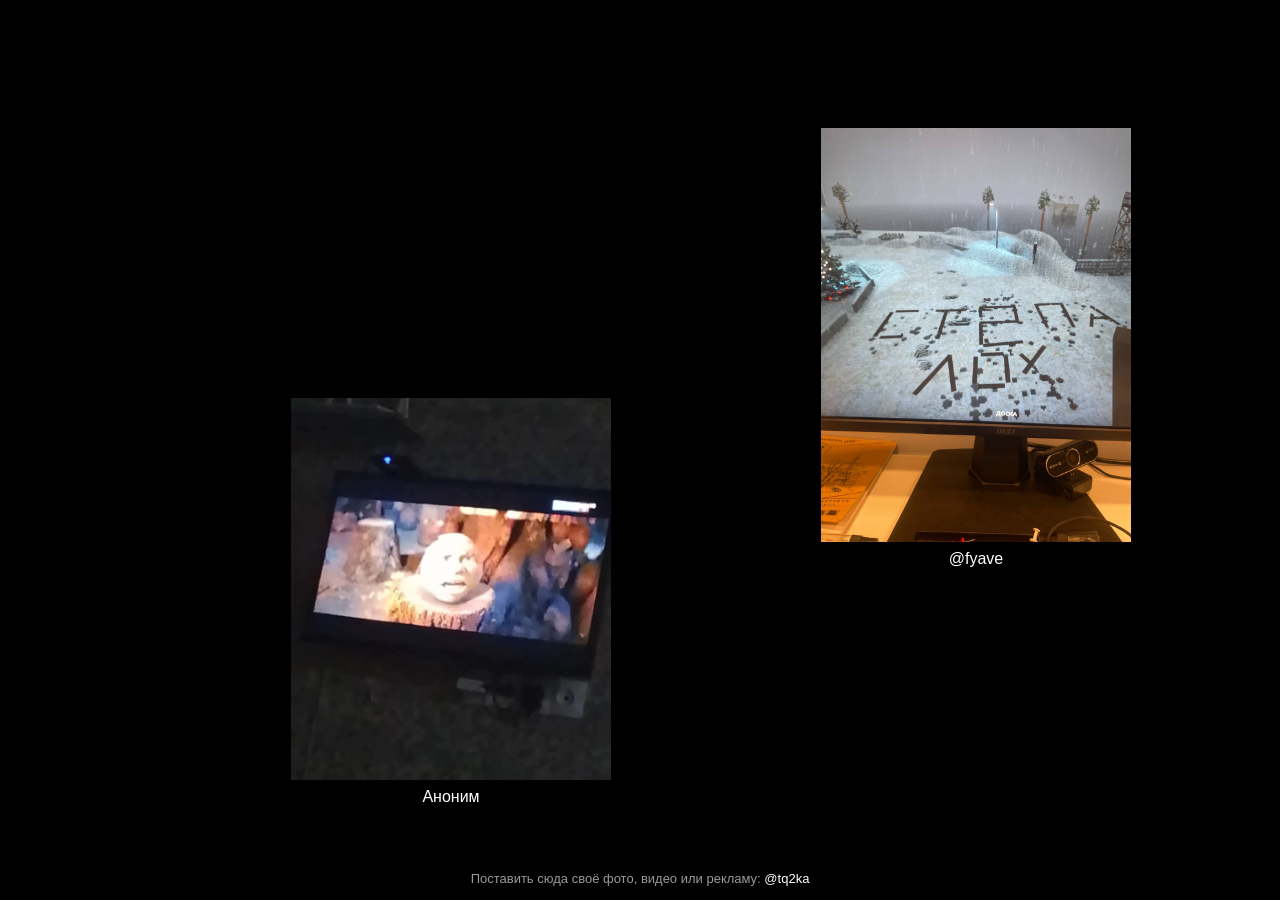
==== commit 1f1cd353: "Add files via upload" ====
--- a/index.html
+++ b/index.html
@@ -1,749 +1,251 @@
-<!DOCTYPE html>
+<!doctype html>
 <html lang="ru">
 <head>
-<meta charset="utf-8">
-<meta name="viewport" content="width=device-width, initial-scale=1">
-<title>TOLY SUMMER — УСЛУГИ</title>
-<style>
-:root{
-  --red:#e10600;
-  --red-deep:#8b0000;
-  --black:#0a0a0a;
-  --ink:#000;
-  --paper:#f2f0ec;
-  --grey:#151515;
-  --tick:33px;
-}
-*{margin:0;padding:0;box-sizing:border-box}
-html{scroll-behavior:smooth;overflow-x:hidden;-webkit-text-size-adjust:100%}
-body{
-  background:var(--black);
-  color:var(--paper);
-  font-family:"Arial Black","Arial Bold",Arial,sans-serif;
-  overflow-x:hidden;
-  cursor:crosshair;
-  -webkit-tap-highlight-color:rgba(225,6,0,.35);
-}
-img{max-width:100%}
-.mono{font-family:"Consolas","Courier New",monospace;font-weight:700}
-
-/* ---------- ШУМ / СКАНЛАЙНЫ ---------- */
-.grain,.scan{position:fixed;inset:0;pointer-events:none;z-index:900}
-.grain{
-  opacity:.055;mix-blend-mode:screen;
-  background-image:url("data:image/svg+xml;utf8,<svg xmlns='http://www.w3.org/2000/svg' width='160' height='160'><filter id='n'><feTurbulence type='fractalNoise' baseFrequency='.85' numOctaves='3'/></filter><rect width='160' height='160' filter='url(%23n)'/></svg>");
-  animation:grainmove .6s steps(2) infinite;
-}
-@keyframes grainmove{0%{transform:translate(0,0)}50%{transform:translate(-3%,2%)}100%{transform:translate(2%,-3%)}}
-.scan{
-  background:repeating-linear-gradient(to bottom,rgba(0,0,0,.35) 0 1px,transparent 1px 4px);
-  opacity:.4;
-}
-::selection{background:var(--red);color:#fff}
-
-/* ---------- ТИКЕР ---------- */
-.ticker{
-  position:fixed;top:0;left:0;right:0;z-index:800;
-  background:var(--red);color:#000;
-  border-bottom:4px solid #000;
-  overflow:hidden;white-space:nowrap;
-}
-.ticker__track{display:inline-block;padding:7px 0;line-height:15px;animation:slide 24s linear infinite}
-.ticker span{font-size:13px;letter-spacing:.22em;padding:0 22px}
-@keyframes slide{from{transform:translateX(0)}to{transform:translateX(-50%)}}
-
-/* ---------- НАВ ---------- */
-nav{
-  position:sticky;top:var(--tick);z-index:700;
-  display:flex;justify-content:space-between;align-items:stretch;
-  border-bottom:4px solid var(--red);
-  background:rgba(10,10,10,.92);
-  backdrop-filter:blur(4px);
-}
-.logo{
-  padding:16px 26px;font-size:20px;letter-spacing:-.03em;
-  border-right:4px solid var(--red);
-}
-.logo b{color:var(--red)}
-.nav__links{display:flex}
-.nav__links a{
-  display:flex;align-items:center;padding:0 22px;
-  color:var(--paper);text-decoration:none;font-size:12px;letter-spacing:.2em;
-  border-left:2px solid #222;transition:.15s;
-}
-.nav__links a:hover{background:var(--red);color:#000}
-
-/* ---------- ХИРО ---------- */
-header{
-  position:relative;padding:var(--tick) 0 0;
-  border-bottom:8px solid var(--red);
-  background:
-    radial-gradient(120% 90% at 50% 100%, rgba(225,6,0,.32), transparent 60%),
-    repeating-linear-gradient(-45deg,#0d0d0d 0 22px,#0a0a0a 22px 44px);
-}
-.hero{
-  max-width:1400px;margin:0 auto;padding:40px 26px 0;
-  display:grid;grid-template-columns:1.1fr .9fr;gap:20px;align-items:end;
-}
-.hero__kicker{
-  display:inline-block;background:var(--red);color:#000;
-  padding:6px 14px;font-size:12px;letter-spacing:.25em;margin-bottom:22px;
-  transform:rotate(-1.5deg);
-}
-h1{
-  font-size:clamp(52px,10.5vw,168px);line-height:.82;letter-spacing:-.045em;
-  text-transform:uppercase;
-}
-h1 .out{
-  color:transparent;-webkit-text-stroke:2px var(--red);
-  display:block;
-}
-h1 .glitch{position:relative;display:block;color:var(--paper)}
-h1 .glitch::before,h1 .glitch::after{
-  content:attr(data-t);position:absolute;left:0;top:0;width:100%;
-}
-h1 .glitch::before{color:var(--red);animation:gl1 3.4s infinite steps(1)}
-h1 .glitch::after{color:#00e0ff;animation:gl2 4.1s infinite steps(1);mix-blend-mode:screen}
-@keyframes gl1{0%,92%{transform:none;opacity:0}93%{transform:translate(-6px,2px);opacity:.9}96%{transform:translate(5px,-3px);opacity:.9}100%{opacity:0}}
-@keyframes gl2{0%,94%{transform:none;opacity:0}95%{transform:translate(7px,-2px);opacity:.55}98%{transform:translate(-4px,3px);opacity:.55}100%{opacity:0}}
-.hero__sub{
-  margin-top:26px;max-width:520px;font-size:14px;line-height:1.7;
-  font-family:"Consolas","Courier New",monospace;color:#b9b5ae;
-  border-left:4px solid var(--red);padding-left:16px;
-}
-.hero__cta{margin:30px 0 46px;display:flex;gap:14px;flex-wrap:wrap}
-.btn{
-  border:0;font-family:inherit;font-size:14px;letter-spacing:.14em;
-  padding:18px 30px;cursor:pointer;text-decoration:none;display:inline-block;
-  text-transform:uppercase;transition:.12s;
-}
-.btn--red{background:var(--red);color:#000;box-shadow:8px 8px 0 #000,8px 8px 0 2px var(--red)}
-.btn--red:hover{transform:translate(4px,4px);box-shadow:2px 2px 0 #000,2px 2px 0 2px var(--red)}
-.btn--ghost{background:transparent;color:var(--paper);border:3px solid var(--paper)}
-.btn--ghost:hover{background:var(--paper);color:#000}
-
-.hero__man{position:relative;justify-self:center;filter:drop-shadow(0 0 60px rgba(225,6,0,.55))}
-.hero__man img{display:block;max-height:78vh;width:auto;max-width:100%}
-.hero__man::after{
-  content:"";position:absolute;left:50%;bottom:0;transform:translateX(-50%);
-  width:120%;height:26px;background:var(--red);filter:blur(26px);opacity:.7;
-}
-.badge{
-  position:absolute;background:#000;border:3px solid var(--red);color:var(--red);
-  font-size:11px;letter-spacing:.18em;padding:9px 12px;
-}
-.badge--1{top:8%;left:-6%;transform:rotate(-8deg)}
-.badge--2{top:44%;right:-10%;transform:rotate(6deg);color:var(--paper);border-color:var(--paper)}
-.badge--3{bottom:14%;left:-10%;transform:rotate(4deg)}
-
-/* ---------- БЕГУЩАЯ ПОЛОСА ---------- */
-.marquee{
-  background:var(--red);color:#000;border-top:4px solid #000;border-bottom:4px solid #000;
-  overflow:hidden;white-space:nowrap;
-}
-.marquee__track{display:inline-block;animation:slide 18s linear infinite;padding:12px 0}
-.marquee__track span{font-size:clamp(22px,4vw,44px);letter-spacing:-.02em;padding:0 26px;text-transform:uppercase}
-.marquee__track i{font-style:normal;color:var(--paper)}
-
-/* ---------- СЕКЦИИ ---------- */
-section{max-width:1400px;margin:0 auto;padding:90px 26px}
-.sec__head{display:flex;align-items:flex-end;gap:20px;flex-wrap:wrap;margin-bottom:44px}
-.sec__num{color:var(--red);font-size:14px;letter-spacing:.3em;font-family:"Consolas",monospace}
-h2{font-size:clamp(34px,6vw,86px);line-height:.88;letter-spacing:-.04em;text-transform:uppercase}
-h2 em{font-style:normal;color:var(--red)}
-.rule{flex:1;height:4px;background:var(--red);min-width:60px;margin-bottom:12px}
-
-/* ---------- СТАТЫ ---------- */
-.stats{display:grid;grid-template-columns:repeat(4,1fr);border:4px solid var(--red)}
-.stat{padding:34px 22px;border-right:4px solid var(--red);position:relative;overflow:hidden}
-.stat:last-child{border-right:0}
-.stat b{display:block;font-size:clamp(38px,5vw,68px);line-height:1;color:var(--paper)}
-.stat span{display:block;margin-top:10px;font-size:11px;letter-spacing:.2em;color:#8d8880;font-family:"Consolas",monospace}
-.stat:hover{background:var(--red)}
-.stat:hover b,.stat:hover span{color:#000}
-
-/* ---------- КАРТОЧКА УСЛУГИ ---------- */
-.offer{border:4px solid var(--paper);background:#0d0d0d}
-.offer__top{
-  display:flex;justify-content:space-between;align-items:center;gap:16px;flex-wrap:wrap;
-  background:var(--red);color:#000;padding:14px 22px;font-size:12px;letter-spacing:.2em;
-}
-.offer__body{display:grid;grid-template-columns:1.25fr .75fr}
-.gal{padding:4px;height:100%}
-.gal figure{position:relative;overflow:hidden;background:#000;cursor:pointer;height:100%;min-height:420px}
-.gal img{width:100%;height:100%;object-fit:cover;display:block;filter:grayscale(.3) contrast(1.12) brightness(.85);transition:.5s}
-.gal figure:hover img{filter:none;transform:scale(1.04)}
-.gal figure::before{
-  content:"";position:absolute;inset:0;border:2px solid transparent;z-index:2;transition:.2s;
-}
-.gal figure:hover::before{border-color:var(--red)}
-.offer__info{border-left:4px solid var(--paper);padding:26px;display:flex;flex-direction:column}
-.offer__info h3{font-size:clamp(26px,3.4vw,44px);line-height:.92;text-transform:uppercase;letter-spacing:-.03em}
-.offer__info h3 em{font-style:normal;color:var(--red);display:block}
-.specs{margin:24px 0;font-family:"Consolas",monospace;font-size:12px}
-.specs div{display:flex;justify-content:space-between;gap:12px;padding:9px 0;border-bottom:1px dashed #333;color:#a8a39c}
-.specs div b{color:var(--paper);text-align:right}
-.price{margin-top:auto;padding-top:18px;border-top:4px solid var(--red)}
-.price s{color:#6b6660;font-size:16px;font-family:"Consolas",monospace}
-.price b{display:block;font-size:clamp(38px,5vw,62px);line-height:1;color:var(--paper)}
-.price small{display:block;color:#8d8880;font-family:"Consolas",monospace;font-size:11px;letter-spacing:.14em;margin-top:8px}
-.buy{width:100%;margin-top:20px;background:var(--red);color:#000;border:0;padding:22px;font-family:inherit;
-  font-size:18px;letter-spacing:.16em;cursor:pointer;text-transform:uppercase;position:relative;overflow:hidden}
-.buy:hover{background:var(--paper)}
-.buy:active{transform:translateY(3px)}
-
-/* ---------- ТАРИФЫ ---------- */
-.plans{display:grid;grid-template-columns:repeat(3,1fr);gap:0;border:4px solid var(--red)}
-.plan{padding:34px 26px;border-right:4px solid var(--red);display:flex;flex-direction:column}
-.plan:last-child{border-right:0}
-.plan--hot{background:var(--red);color:#000}
-.plan h4{font-size:26px;text-transform:uppercase;letter-spacing:-.02em}
-.plan .p{font-size:44px;margin:16px 0;line-height:1}
-.plan ul{list-style:none;font-family:"Consolas",monospace;font-size:12px;line-height:2.1;color:#a8a39c;margin-bottom:24px}
-.plan--hot ul{color:#1a0000}
-.plan li::before{content:"▪ ";color:var(--red)}
-.plan--hot li::before{color:#000}
-.plan .btn{margin-top:auto;text-align:center}
-.plan--hot .btn--red{background:#000;color:var(--red);box-shadow:8px 8px 0 #000}
-
-/* ---------- ОТЗЫВЫ ---------- */
-.revs{display:grid;grid-template-columns:repeat(3,1fr);gap:20px}
-.rev{border:3px solid #2a2a2a;padding:24px;background:#0d0d0d;transition:.2s}
-.rev:hover{border-color:var(--red);transform:translate(-4px,-4px);box-shadow:8px 8px 0 var(--red-deep)}
-.rev p{font-family:"Consolas",monospace;font-size:13px;line-height:1.8;color:#c9c4bd}
-.rev footer{margin-top:18px;font-size:11px;letter-spacing:.18em;color:var(--red)}
-.stars{color:var(--red);letter-spacing:.2em;margin-bottom:12px}
-
-/* ---------- FAQ ---------- */
-.faq{border-top:4px solid var(--red)}
-.q{border-bottom:4px solid var(--red);cursor:pointer}
-.q__t{display:flex;justify-content:space-between;gap:16px;align-items:center;padding:26px 4px;
-  font-size:clamp(16px,2.4vw,30px);text-transform:uppercase;letter-spacing:-.02em}
-.q:hover .q__t{color:var(--red)}
-.q__t i{font-style:normal;color:var(--red);font-size:28px;transition:.2s}
-.q.open .q__t i{transform:rotate(45deg)}
-.q__a{max-height:0;overflow:hidden;transition:max-height .3s ease}
-.q.open .q__a{max-height:300px}
-.q__a p{padding:0 4px 26px;font-family:"Consolas",monospace;font-size:13px;line-height:1.9;color:#a8a39c;max-width:760px}
-
-/* ---------- ФУТЕР ---------- */
-footer.big{border-top:8px solid var(--red);background:#060606;padding:60px 26px 30px}
-.foot{max-width:1400px;margin:0 auto;display:flex;justify-content:space-between;gap:30px;flex-wrap:wrap}
-.foot__big{font-size:clamp(40px,9vw,140px);line-height:.85;letter-spacing:-.05em;color:transparent;-webkit-text-stroke:2px var(--red)}
-.foot__col{font-family:"Consolas",monospace;font-size:12px;line-height:2.2;color:#7d7871}
-.foot__col b{color:var(--paper);display:block;margin-bottom:6px;letter-spacing:.18em;font-size:11px}
-.copy{max-width:1400px;margin:44px auto 0;border-top:2px solid #1c1c1c;padding-top:18px;
-  display:flex;justify-content:space-between;gap:14px;flex-wrap:wrap;
-  font-family:"Consolas",monospace;font-size:11px;color:#4d4a46;letter-spacing:.1em}
-
-/* ---------- МОДАЛКА ---------- */
-.modal{position:fixed;inset:0;z-index:1000;display:none;justify-content:center;padding:20px;overflow-y:auto;overscroll-behavior:contain}
-.modal.on{display:flex;animation:pop .18s ease}
-.modal__bg{position:fixed;inset:0;background:rgba(0,0,0,.86)}
-.modal__box{
-  position:relative;margin:auto;background:var(--red);color:#000;border:6px solid #000;
-  padding:52px 44px;max-width:620px;width:100%;text-align:center;
-  box-shadow:0 0 0 6px var(--red),20px 20px 0 rgba(0,0,0,.6);
-}
-.modal__box h3{font-size:clamp(38px,9vw,86px);line-height:.85;letter-spacing:-.05em;text-transform:uppercase}
-.modal__box p{font-family:"Consolas",monospace;font-size:13px;line-height:1.8;margin:20px 0 28px}
-.modal__box .row{display:flex;gap:12px;justify-content:center;flex-wrap:wrap}
-.modal__box button{
-  border:4px solid #000;background:#000;color:var(--red);padding:15px 26px;
-  font-family:inherit;font-size:13px;letter-spacing:.16em;cursor:pointer;text-transform:uppercase}
-.modal__box button.alt{background:transparent;color:#000}
-.modal__box button:hover{background:var(--paper);color:#000;border-color:#000}
-@keyframes pop{from{opacity:0;transform:scale(.94)}to{opacity:1;transform:none}}
-.shake{animation:shake .35s}
-@keyframes shake{10%,90%{transform:translateX(-3px)}20%,80%{transform:translateX(5px)}30%,50%,70%{transform:translateX(-8px)}40%,60%{transform:translateX(8px)}}
-
-/* ---------- ЛАЙТБОКС ---------- */
-.lb{position:fixed;inset:0;z-index:1000;display:none;align-items:center;justify-content:center;background:rgba(0,0,0,.94);padding:30px}
-.lb.on{display:flex}
-.lb img{max-width:92vw;max-height:82vh;border:5px solid var(--red)}
-.lb__cap{position:absolute;bottom:24px;left:0;right:0;text-align:center;font-family:"Consolas",monospace;font-size:12px;letter-spacing:.2em;color:var(--red)}
-.lb__x{position:absolute;top:20px;right:26px;font-size:34px;color:var(--red);cursor:pointer}
-
-/* ---------- АДАПТИВ ---------- */
-@media(max-width:1000px){
-  .hero{grid-template-columns:1fr;padding-top:30px}
-  .hero__man{margin-top:20px}
-  .hero__man img{max-height:62vh}
-  .badge--1{left:0}.badge--3{left:0}.badge--2{right:0}
-  .offer__body{grid-template-columns:1fr}
-  .offer__info{border-left:0;border-top:4px solid var(--paper)}
-  .stats{grid-template-columns:repeat(2,1fr)}
-  .stat:nth-child(2){border-right:0}
-  .stat:nth-child(1),.stat:nth-child(2){border-bottom:4px solid var(--red)}
-  .plans{grid-template-columns:1fr}
-  .plan{border-right:0;border-bottom:4px solid var(--red)}
-  .plan:last-child{border-bottom:0}
-  .revs{grid-template-columns:1fr}
-  .nav__links a{padding:0 12px;font-size:10px}
-  .logo{padding:14px 16px;font-size:17px}
-  section{padding:60px 18px}
-  .foot{gap:22px}
-}
-
-/* ---------- ТЕЛЕФОН ---------- */
-@media(max-width:680px){
-  /* шапка: логотип сверху, ссылки строкой под ним */
-  nav{flex-direction:column}
-  .logo{border-right:0;border-bottom:2px solid var(--red);padding:12px 16px;font-size:16px;letter-spacing:.02em}
-  .nav__links{width:100%}
-  .nav__links a{
-    flex:1;justify-content:center;padding:11px 4px;font-size:9px;letter-spacing:.1em;
-    border-left:1px solid #262626;
-  }
-  .nav__links a:first-child{border-left:0}
-  .ticker span{font-size:11px;letter-spacing:.16em;padding:0 16px}
-
-  /* хиро */
-  .hero{padding:26px 16px 0;gap:6px}
-  .hero__kicker{font-size:9px;letter-spacing:.16em;padding:6px 10px;margin-bottom:16px}
-  h1{font-size:clamp(42px,13.5vw,86px)}
-  h1 .out{-webkit-text-stroke-width:1.5px}
-  .hero__sub{margin-top:20px;font-size:12px;padding-left:12px;border-left-width:3px}
-  .hero__cta{margin:24px 0 10px;gap:10px}
-  .hero__man{margin-top:0}
-  .hero__cta .btn{flex:1 1 100%;text-align:center;padding:17px 14px;font-size:12px}
-  .btn--red{box-shadow:5px 5px 0 #000,5px 5px 0 2px var(--red)}
-  .hero__man img{max-height:56vh}
-  .badge{font-size:8px;padding:6px 8px;letter-spacing:.1em;border-width:2px}
-  .badge--1{left:2%}.badge--2{right:-2%}.badge--3{left:-2%;bottom:18%}
-
-  /* секции */
-  section{padding:52px 14px}
-  .sec__head{gap:8px;margin-bottom:26px;align-items:center}
-  .sec__num{font-size:10px;letter-spacing:.2em;flex:0 0 auto}
-  h2{font-size:clamp(28px,8.4vw,50px);flex:1 1 100%}
-  .rule{height:3px;margin-bottom:0;flex:1 1 100%;min-width:100%}
-
-  /* статы */
-  .stats{border-width:3px}
-  .stat{padding:22px 14px;border-right-width:3px}
-  .stat:nth-child(1),.stat:nth-child(2){border-bottom-width:3px}
-  .stat b{font-size:36px}
-  .stat span{font-size:9px;letter-spacing:.12em;margin-top:6px}
-
-  /* карточка услуги */
-  .offer{border-width:3px}
-  .offer__top{padding:11px 14px;font-size:9px;letter-spacing:.12em;gap:8px}
-  .gal figure{min-height:240px}
-  .offer__info{padding:20px 16px;border-top-width:3px}
-  .offer__info h3{font-size:30px}
-  .specs{margin:18px 0;font-size:11px}
-  .specs div{padding:8px 0}
-  .price b{font-size:40px}
-  .price small{font-size:10px}
-  .buy{padding:19px 12px;font-size:15px;letter-spacing:.1em}
-
-  /* тарифы */
-  .plans{border-width:3px}
-  .plan{padding:26px 18px;border-bottom-width:3px}
-  .plan h4{font-size:22px}
-  .plan .p{font-size:36px;margin:12px 0}
-  .plan ul{font-size:11px;line-height:1.95;margin-bottom:20px}
-  .plan .btn{padding:16px 12px;font-size:12px}
-  .plan--hot .btn--red{box-shadow:5px 5px 0 #000}
-
-  /* отзывы / faq */
-  .revs{gap:14px}
-  .rev{padding:18px 16px}
-  .rev p{font-size:12px}
-  .q__t{padding:20px 2px;font-size:16px;letter-spacing:0}
-  .q__t i{font-size:22px}
-  .q__a p{font-size:12px;padding-bottom:20px}
-
-  /* футер */
-  footer.big{padding:44px 14px 24px}
-  .foot{flex-direction:column;gap:26px}
-  .foot__big{-webkit-text-stroke-width:1.5px;font-size:clamp(46px,15vw,90px)}
-  .foot__col{font-size:11px;line-height:2}
-  .copy{flex-direction:column;gap:6px;font-size:10px;margin-top:30px}
-
-  /* модалка */
-  .modal{padding:14px}
-  .modal__box{padding:32px 18px;border-width:4px;box-shadow:0 0 0 4px var(--red),10px 10px 0 rgba(0,0,0,.6)}
-  .modal__box h3{font-size:clamp(30px,10vw,52px)}
-  .modal__box p{font-size:12px;margin:16px 0 22px}
-  .modal__box .row{flex-direction:column}
-  .modal__box button{width:100%;padding:16px 12px;font-size:12px}
-
-  /* лайтбокс */
-  .lb{padding:16px}
-  .lb img{max-height:72vh;border-width:3px}
-  .lb__x{top:12px;right:14px;font-size:30px;padding:6px 10px}
-}
-
-/* ---------- ТАЧ: без залипающих ховеров ---------- */
-@media(hover:none){
-  body{cursor:auto}
-  .gal figure:hover img{filter:grayscale(.3) contrast(1.12) brightness(.85);transform:none}
-  .gal figure:hover::before{border-color:transparent}
-  .btn--red:hover{transform:none}
-  .btn--ghost:hover{background:transparent;color:var(--paper)}
-  .plan--hot .btn--ghost:hover{color:#000}
-  .nav__links a:hover{background:transparent;color:var(--paper)}
-  .stat:hover{background:transparent}
-  .stat:hover b{color:var(--paper)}
-  .stat:hover span{color:#8d8880}
-  .rev:hover{border-color:#2a2a2a;transform:none;box-shadow:none}
-  .buy:hover{background:var(--red)}
-  .q:hover .q__t{color:inherit}
-  .modal__box button:hover{background:#000;color:var(--red)}
-  .modal__box button.alt:hover{background:transparent;color:#000}
-  .btn:active,.buy:active,.modal__box button:active{opacity:.75}
-}
-</style>
+  <meta charset="UTF-8">
+  <meta name="viewport" content="width=device-width, initial-scale=1, viewport-fit=cover">
+  <meta name="theme-color" content="#000000">
+  <title>Фото</title>
+  <style>
+    * { box-sizing: border-box; }
+
+    html, body {
+      width: 100%;
+      min-height: 100%;
+      margin: 0;
+      overflow: hidden;
+      background: #000;
+    }
+
+    body {
+      color: #fff;
+      font-family: Arial, Helvetica, sans-serif;
+    }
+
+    .screen {
+      position: fixed;
+      inset: 0;
+      width: 100vw;
+      height: 100vh;
+      height: 100svh;
+      overflow: hidden;
+      background: #000;
+    }
+
+    .photo-card {
+      position: absolute;
+      top: 0;
+      left: 0;
+      display: flex;
+      flex-direction: column;
+      align-items: center;
+      gap: 7px;
+      width: min(32vw, 320px);
+      opacity: 0;
+      will-change: transform;
+    }
+
+    .photo-card.ready { opacity: 1; }
+
+    .photo-card img {
+      display: block;
+      width: 100%;
+      max-height: 46svh;
+      object-fit: contain;
+      object-position: center;
+    }
+
+    .nickname {
+      color: #fff;
+      font-size: clamp(13px, 1.4vw, 16px);
+      line-height: 1.2;
+      text-decoration: none;
+    }
+
+    .advertising-footer {
+      position: absolute;
+      right: 12px;
+      bottom: max(12px, env(safe-area-inset-bottom));
+      left: 12px;
+      color: #9a9a9a;
+      font-size: clamp(11px, 1.15vw, 13px);
+      line-height: 1.35;
+      text-align: center;
+    }
+
+    .advertising-footer a {
+      color: #fff;
+      text-decoration: none;
+    }
+
+    .nickname:hover,
+    .nickname:focus-visible,
+    .advertising-footer a:hover,
+    .advertising-footer a:focus-visible {
+      color: #8fc7ff;
+      text-decoration: underline;
+      text-underline-offset: 3px;
+    }
+
+    @media (max-width: 640px) {
+      .photo-card { width: min(43vw, 210px); }
+      .photo-card img { max-height: 40svh; }
+    }
+  </style>
 </head>
 <body>
-
-<div class="grain"></div>
-<div class="scan"></div>
-
-<!-- ТИКЕР -->
-<div class="ticker"><div class="ticker__track" id="tick"></div></div>
-
-<!-- НАВ -->
-<nav>
-  <div class="logo">TOLY <b>SUMMER</b>®</div>
-  <div class="nav__links">
-    <a href="#uslugi">УСЛУГА</a>
-    <a href="#tarify">ТАРИФЫ</a>
-    <a href="#otzyvy">ОТЗЫВЫ</a>
-    <a href="#faq">FAQ</a>
-  </div>
-</nav>
-
-<!-- ХИРО -->
-<header>
-  <div class="hero">
-    <div>
-      <div class="hero__kicker">С 2011 ГОДА · БЕЗ ЛИЦЕНЗИИ · БЕЗ ЖАЛОСТИ</div>
-      <h1>
-        <span class="out">УСЛУГИ</span>
-        <span class="glitch" data-t="TOLY">TOLY</span>
-        <span class="glitch" data-t="SUMMER">SUMMER</span>
-      </h1>
-      <p class="hero__sub">
-        &gt; 90 авторских песен. 1 (одна) услуга.<br>
-        &gt; Ноль возвратов, ноль вопросов, ноль совести.<br>
-        &gt; Мы не продаём мечту. Мы продаём координаты.
-      </p>
-      <div class="hero__cta">
-        <a href="#uslugi" class="btn btn--red">СМОТРЕТЬ УСЛУГУ</a>
-        <a href="#faq" class="btn btn--ghost">А ЭТО ЛЕГАЛЬНО?</a>
-      </div>
-    </div>
-    <div class="hero__man">
-      <span class="badge badge--1">★ 90 ПЕСЕН</span>
-      <span class="badge badge--2">ЛИЧНО ВСТРЕЧАЕТ</span>
-      <span class="badge badge--3">14 Y.O. CEO</span>
-      <img src="img/toly.png" alt="Toly Summer">
-    </div>
-  </div>
-</header>
-
-<!-- БЕГУЩАЯ -->
-<div class="marquee"><div class="marquee__track" id="marq"></div></div>
-
-<!-- СТАТЫ -->
-<section id="stats" style="padding-top:70px;padding-bottom:0">
-  <div class="stats">
-    <div class="stat"><b data-c="90">0</b><span>АВТОРСКИХ ПЕСЕН</span></div>
-    <div class="stat"><b data-c="1">0</b><span>УСЛУГА В КАТАЛОГЕ</span></div>
-    <div class="stat"><b data-c="0">0</b><span>ВОЗВРАТОВ ЗА ВСЁ ВРЕМЯ</span></div>
-    <div class="stat"><b data-c="240">0</b><span>КМ ДО ОБЪЕКТА</span></div>
-  </div>
-</section>
-
-<!-- УСЛУГА -->
-<section id="uslugi">
-  <div class="sec__head">
-    <span class="sec__num">[ 01 ]</span>
-    <h2>КАТАЛОГ <em>УСЛУГ</em></h2>
-    <div class="rule"></div>
-    <span class="sec__num">ПОЗИЦИЙ: 1</span>
-  </div>
-
-  <article class="offer">
-    <div class="offer__top">
-      <span>● В НАЛИЧИИ · ОСТАЛОСЬ 2 МЕСТА</span>
-      <span id="clock">ДО КОНЦА АКЦИИ: --:--:--</span>
-    </div>
-
-    <div class="offer__body">
-      <div class="gal">
-        <figure>
-          <img src="img/place-2.png" alt="Услуга за горами за лесами">
-        </figure>
-      </div>
-
-      <div class="offer__info">
-        <h3>УСЛУГА<em>ЗА ГОРАМИ</em><em>ЗА ЛЕСАМИ</em></h3>
-        <div class="specs">
-          <div><span>ЛОКАЦИЯ</span><b>ТАМ</b></div>
-          <div><span>КАК ДОБРАТЬСЯ</span><b>НИКАК</b></div>
-          <div><span>ПЛОЩАДЬ</span><b>18 м² УТРАМБОВАНО</b></div>
-          <div><span>WI-FI</span><b>ЕСТЬ*</b></div>
-          <div><span>ЗАСЕЛЕНИЕ</span><b>КОГДА ДОЙДЁШЬ</b></div>
-          <div><span>ВЫСЕЛЕНИЕ</span><b>ЕСЛИ ВЫЙДЕШЬ</b></div>
-          <div><span>ЗАВТРАК</span><b>СОБИРАЕШЬ САМ</b></div>
-          <div><span>ОХРАНА</span><b>МЕДВЕДЬ (ДРУЖЕЛЮБНЫЙ)</b></div>
-        </div>
-        <div class="price">
-          <s>7 900 ₽</s>
-          <b>4 900 ₽</b>
-          <small>* WI-FI ЕСТЬ, НО НЕ ЗДЕСЬ · ПРЕДОПЛАТА 100%</small>
-          <button class="buy" id="buyBtn">КУПИТЬ УСЛУГУ</button>
-        </div>
-      </div>
-    </div>
-  </article>
-</section>
-
-<!-- ТАРИФЫ -->
-<section id="tarify">
-  <div class="sec__head">
-    <span class="sec__num">[ 02 ]</span>
-    <h2>ТАРИФНАЯ <em>СЕТКА</em></h2>
-    <div class="rule"></div>
-  </div>
-  <div class="plans">
-    <div class="plan">
-      <h4>БАЗА</h4>
-      <div class="p">1 900 ₽</div>
-      <ul>
-        <li>Ты знаешь, что услуга существует</li>
-        <li>Моральная поддержка</li>
-        <li>Направление рукой</li>
-        <li>Без карты</li>
-      </ul>
-      <button class="btn btn--ghost buy-alt">ВЗЯТЬ</button>
-    </div>
-    <div class="plan plan--hot">
-      <h4>ЗА ГОРАМИ ★</h4>
-      <div class="p">4 900 ₽</div>
-      <ul>
-        <li>Полный доступ к поляне</li>
-        <li>Координаты с точностью ±40 км</li>
-        <li>Личная встреча с Толей (по видео)</li>
-        <li>Плейлист из 90 песен в дорогу</li>
-      </ul>
-      <button class="btn btn--red buy-alt">КУПИТЬ</button>
-    </div>
-    <div class="plan">
-      <h4>ЗА ЛЕСАМИ</h4>
-      <div class="p">9 900 ₽</div>
-      <ul>
-        <li>Всё из тарифа выше</li>
-        <li>Тебя провожают</li>
-        <li>Обратно — как получится</li>
-        <li>Именная табличка на дереве</li>
-      </ul>
-      <button class="btn btn--ghost buy-alt">ОФОРМИТЬ</button>
-    </div>
-  </div>
-</section>
-
-<!-- ОТЗЫВЫ -->
-<section id="otzyvy">
-  <div class="sec__head">
-    <span class="sec__num">[ 03 ]</span>
-    <h2>ОТЗЫВЫ <em>ВЫЖИВШИХ</em></h2>
-    <div class="rule"></div>
-    <span class="sec__num">4.9 / 5 · 3 ОТЗЫВА</span>
-  </div>
-  <div class="revs">
-    <div class="rev">
-      <div class="stars">★★★★★</div>
-      <p>Шёл три дня. На четвёртый понял, что услуга шла со мной с самого начала. Спасибо, Толя. Ставлю пять.</p>
-      <footer>— АНОНИМ, ВЕРНУЛСЯ</footer>
-    </div>
-    <div class="rev">
-      <div class="stars">★★★★★</div>
-      <p>Заплатил, приехал, там поляна. Просто поляна. Идеально. Ни одного лишнего элемента. Минимализм года.</p>
-      <footer>— ДИЗАЙНЕР, 34 ГОДА</footer>
-    </div>
-    <div class="rev">
-      <div class="stars">★★★★☆</div>
-      <p>Wi-Fi действительно есть, как и написано. Правда, в соседней области. За честность — минус одна звезда, за наглость — плюс уважение.</p>
-      <footer>— ОТЗЫВ ОТПРАВЛЕН ГОЛУБЕМ</footer>
-    </div>
-  </div>
-</section>
-
-<!-- FAQ -->
-<section id="faq">
-  <div class="sec__head">
-    <span class="sec__num">[ 04 ]</span>
-    <h2>ЧАСТЫЕ <em>ВОПРОСЫ</em></h2>
-    <div class="rule"></div>
-  </div>
-  <div class="faq">
-    <div class="q"><div class="q__t">ГДЕ ИМЕННО НАХОДИТСЯ УСЛУГА? <i>+</i></div>
-      <div class="q__a"><p>За горами. За лесами. Более точные координаты выдаются после оплаты, устно, шёпотом, один раз. Записывать запрещено.</p></div></div>
-    <div class="q"><div class="q__t">МОЖНО ЛИ ВЕРНУТЬ ДЕНЬГИ? <i>+</i></div>
-      <div class="q__a"><p>Технически — да. Практически — форма возврата находится на той же поляне. Чтобы её заполнить, нужно снова дойти. Логика замкнута, юристы в восторге.</p></div></div>
-    <div class="q"><div class="q__t">ЧТО ВХОДИТ В СТОИМОСТЬ? <i>+</i></div>
-      <div class="q__a"><p>Воздух (свежий), тишина (плотная), земля (утрамбованная), деревья (много). Всё в состоянии «как есть». Мебель не предусмотрена концепцией.</p></div></div>
-    <div class="q"><div class="q__t">ЭТО ВООБЩЕ ЛЕГАЛЬНО? <i>+</i></div>
-      <div class="q__a"><p>Услуга существует. Оплата проходит. Поляна на месте. Все три факта проверяемы. Остальное — вопросы философии.</p></div></div>
-    <div class="q"><div class="q__t">ПОЧЕМУ ТАК ДОРОГО? <i>+</i></div>
-      <div class="q__a"><p>Потому что дёшево — это когда рядом. А у нас за горами и за лесами. Логистика смысла стоит денег.</p></div></div>
-  </div>
-</section>
-
-<!-- ФУТЕР -->
-<footer class="big">
-  <div class="foot">
-    <div class="foot__big">TOLY<br>SUMMER</div>
-    <div class="foot__col"><b>КОНТАКТЫ</b>
-      Телефон: не берём<br>
-      Почта: не читаем<br>
-      Адрес: за горами, 1<br>
-      Приём: по вторникам, если дойдёте
-    </div>
-    <div class="foot__col"><b>РАЗДЕЛЫ</b>
-      Услуга (одна)<br>
-      Тарифы (три)<br>
-      Отзывы (правдивые)<br>
-      Возврат (недоступен)
-    </div>
-  </div>
-  <div class="copy">
-    <span>© 2026 TOLY SUMMER® · ВСЕ ПРАВА ЗАБРАНЫ</span>
-    <span id="visitors">ОНЛАЙН НА САЙТЕ: 1</span>
-  </div>
-</footer>
-
-<!-- МОДАЛКА -->
-<div class="modal" id="modal">
-  <div class="modal__bg" data-close></div>
-  <div class="modal__box" id="modalBox">
-    <h3 id="mTitle">ТЫ СЕРЬЁЗНО?</h3>
-    <p id="mText">Ты правда собрался покупать услугу за горами за лесами.<br>Подумай ещё раз. Мы подождём.</p>
-    <div class="row">
-      <button id="mYes">ДА, СЕРЬЁЗНО</button>
-      <button class="alt" data-close>НЕТ, ПОКАЗАЛОСЬ</button>
-    </div>
-  </div>
-</div>
-
-<!-- ЛАЙТБОКС -->
-<div class="lb" id="lb">
-  <span class="lb__x" data-lbclose>✕</span>
-  <img id="lbImg" src="" alt="">
-</div>
-
-<script>
-/* ---- бегущие строки ---- */
-const tickWords = ['УСЛУГА ЗА ГОРАМИ ЗА ЛЕСАМИ','ОСТАЛОСЬ 2 МЕСТА','ПРЕДОПЛАТА 100%','ВОЗВРАТА НЕТ','90 АВТОРСКИХ ПЕСЕН','ДОРОГА ЗАЙМЁТ 3 ДНЯ','WI-FI ЕСТЬ*'];
-document.getElementById('tick').innerHTML =
-  (tickWords.map(w=>'<span>'+w+' ///</span>').join('')).repeat(2);
-
-const marqWords = ['ЗА ГОРАМИ','<i>★</i>','ЗА ЛЕСАМИ','<i>★</i>','БЕЗ ВОЗВРАТА','<i>★</i>'];
-document.getElementById('marq').innerHTML =
-  (marqWords.map(w=>'<span>'+w+'</span>').join('')).repeat(4);
-
-/* ---- счётчики ---- */
-const seen = new WeakSet();
-const io = new IntersectionObserver(es=>es.forEach(e=>{
-  if(!e.isIntersecting || seen.has(e.target)) return;
-  seen.add(e.target);
-  const end = +e.target.dataset.c; let cur = 0;
-  const step = Math.max(1, Math.round(end/45));
-  const t = setInterval(()=>{
-    cur += step;
-    if(cur >= end){ cur = end; clearInterval(t); }
-    e.target.textContent = cur;
-  }, 24);
-}),{threshold:.5});
-document.querySelectorAll('.stat b').forEach(b=>io.observe(b));
-
-/* ---- таймер акции ---- */
-const clock = document.getElementById('clock');
-setInterval(()=>{
-  const d = new Date(), left = 86400 - (d.getHours()*3600 + d.getMinutes()*60 + d.getSeconds());
-  const p = n => String(n).padStart(2,'0');
-  clock.textContent = 'ДО КОНЦА АКЦИИ: ' + p(left/3600|0) + ':' + p(left/60%60|0) + ':' + p(left%60);
-},1000);
-
-/* ---- фейковый онлайн ---- */
-const vis = document.getElementById('visitors');
-setInterval(()=>{ vis.textContent = 'ОНЛАЙН НА САЙТЕ: ' + (1 + Math.floor(Math.random()*4)); }, 4000);
-
-/* ---- FAQ ---- */
-document.querySelectorAll('.q').forEach(q=>{
-  q.addEventListener('click',()=>{
-    const was = q.classList.contains('open');
-    document.querySelectorAll('.q').forEach(o=>o.classList.remove('open'));
-    if(!was) q.classList.add('open');
-  });
-});
-
-/* ---- лайтбокс ---- */
-const lb = document.getElementById('lb'), lbImg = document.getElementById('lbImg');
-document.querySelectorAll('.gal figure').forEach(f=>{
-  f.addEventListener('click',()=>{
-    lbImg.src = f.querySelector('img').src;
-    lb.classList.add('on');
-  });
-});
-lb.addEventListener('click', e=>{ if(e.target === lb || e.target.hasAttribute('data-lbclose')) lb.classList.remove('on'); });
-
-/* ---- модалка «ты серьёзно?» ---- */
-const modal = document.getElementById('modal'), box = document.getElementById('modalBox');
-const mTitle = document.getElementById('mTitle'), mText = document.getElementById('mText'), mYes = document.getElementById('mYes');
-
-const stages = [
-  {t:'ТЫ СЕРЬЁЗНО?', x:'Ты правда собрался покупать услугу за горами за лесами.<br>Подумай ещё раз. Мы подождём.', y:'ДА, СЕРЬЁЗНО'},
-  {t:'ПРЯМ СЕРЬЁЗНО?', x:'Там нет дороги. Там нет розетки.<br>Там есть поляна и всё.', y:'МНЕ ПОДХОДИТ'},
-  {t:'НУ ТЫ ДАЁШЬ', x:'Ладно. Уважаем. Но сначала — три дня пешком.<br>Готов?', y:'ГОТОВ'},
-  {t:'ЗАЯВКА ПРИНЯТА', x:'Толя уже вышел встречать. Он будет там через 3 дня.<br>Или не будет. Координаты вышлем шёпотом.', y:'ЗАКРЫТЬ'}
-];
-let stage = 0;
-
-function openModal(){
-  stage = 0; render();
-  modal.classList.add('on');
-  document.body.style.overflow = 'hidden';
-}
-function closeModal(){
-  modal.classList.remove('on');
-  document.body.style.overflow = '';
-}
-function render(){
-  const s = stages[stage];
-  mTitle.textContent = s.t; mText.innerHTML = s.x; mYes.textContent = s.y;
-  const no = document.querySelector('.modal__box button.alt');
-  no.style.transform = 'none';
-  no.style.visibility = (stage === stages.length - 1) ? 'hidden' : 'visible';
-  box.classList.remove('shake'); void box.offsetWidth; box.classList.add('shake');
-}
-document.getElementById('buyBtn').addEventListener('click', openModal);
-document.querySelectorAll('.buy-alt').forEach(b=>b.addEventListener('click', openModal));
-
-mYes.addEventListener('click',()=>{
-  if(stage < stages.length - 1){ stage++; render(); }
-  else closeModal();
-});
-modal.addEventListener('click', e=>{ if(e.target.hasAttribute('data-close')) closeModal(); });
-document.addEventListener('keydown', e=>{
-  if(e.key === 'Escape'){ closeModal(); lb.classList.remove('on'); }
-});
-
-/* ---- убегающая кнопка «НЕТ, ПОКАЗАЛОСЬ» на 2-й стадии ---- */
-const noBtn = document.querySelector('.modal__box button.alt');
-const canHover = window.matchMedia('(hover:hover)').matches;
-noBtn.addEventListener('mouseenter',()=>{
-  if(canHover && (stage === 1 || stage === 2)){
-    noBtn.style.transform = 'translate(' + (Math.random()*140-70|0) + 'px,' + (Math.random()*70-35|0) + 'px)';
-    noBtn.style.transition = 'transform .12s';
-  }
-});
-modal.addEventListener('transitionend',()=>{});
-</script>
+  <main class="screen">
+    <!-- Поддерживаются foto1/foto2 в форматах JPG, JPEG и PNG. -->
+    <article class="photo-card" data-position-key="foto1">
+      <img src="foto1.jpg" data-fallbacks="foto1.jpeg|foto1.png|foto1.JPG|foto1.JPEG|foto1.PNG" alt="Фото от @fyave">
+      <a class="nickname" href="https://t.me/fyave" target="_blank" rel="noopener noreferrer">@fyave</a>
+    </article>
+
+    <article class="photo-card" data-position-key="foto2">
+      <img src="foto2.jpg" data-fallbacks="foto2.jpeg|foto2.png|foto2.JPG|foto2.JPEG|foto2.PNG" alt="Фото от анонимного автора">
+      <span class="nickname">Аноним</span>
+    </article>
+
+    <footer class="advertising-footer" id="advertising-footer">
+      Поставить сюда своё фото, видео или рекламу:
+      <a href="https://t.me/tq2ka" target="_blank" rel="noopener noreferrer">@tq2ka</a>
+    </footer>
+  </main>
+
+  <script>
+    const STORAGE_KEY = 'photo-card-positions-v1';
+    const CARD_GAP = 18;
+    const cards = Array.from(document.querySelectorAll('.photo-card'));
+    const footer = document.getElementById('advertising-footer');
+    const images = cards.map((card) => card.querySelector('img'));
+    let resizeTimer;
+
+    function readPositions() {
+      try {
+        return JSON.parse(localStorage.getItem(STORAGE_KEY) || '{}');
+      } catch {
+        return {};
+      }
+    }
+
+    function savePositions(positions) {
+      try {
+        localStorage.setItem(STORAGE_KEY, JSON.stringify(positions));
+      } catch {
+        // Если хранилище браузера отключено, страница всё равно продолжит работать.
+      }
+    }
+
+    function rectanglesOverlap(first, second) {
+      return (
+        first.left < second.right + CARD_GAP &&
+        first.right + CARD_GAP > second.left &&
+        first.top < second.bottom + CARD_GAP &&
+        first.bottom + CARD_GAP > second.top
+      );
+    }
+
+    function positionedRect(card, position, edge, footerTop) {
+      const box = card.getBoundingClientRect();
+      const maxX = Math.max(edge, window.innerWidth - box.width - edge);
+      const maxY = Math.max(edge, footerTop - box.height - edge);
+      const x = edge + Math.min(1, Math.max(0, position.x)) * Math.max(0, maxX - edge);
+      const y = edge + Math.min(1, Math.max(0, position.y)) * Math.max(0, maxY - edge);
+      return { left: x, top: y, right: x + box.width, bottom: y + box.height, x, y };
+    }
+
+    function positionsAreUsable(positions, edge, footerTop) {
+      const saved = cards.every((card) => {
+        const position = positions[card.dataset.positionKey];
+        return Number.isFinite(position?.x) && Number.isFinite(position?.y);
+      });
+
+      if (!saved) return false;
+
+      const first = positionedRect(cards[0], positions.foto1, edge, footerTop);
+      const second = positionedRect(cards[1], positions.foto2, edge, footerTop);
+      return !rectanglesOverlap(first, second);
+    }
+
+    function tryNextImageFormat(image) {
+      const fallbacks = (image.dataset.fallbacks || '').split('|').filter(Boolean);
+      const index = Number(image.dataset.fallbackIndex || '0');
+
+      if (index < fallbacks.length) {
+        image.dataset.fallbackIndex = String(index + 1);
+        image.src = fallbacks[index];
+        return;
+      }
+
+      placeCards();
+    }
+
+    function createPositions(edge, footerTop) {
+      const positions = {};
+      const occupied = [];
+
+      cards.forEach((card) => {
+        const anchors = [
+          { x: 0, y: 0 }, { x: 1, y: 0 }, { x: 0, y: 1 }, { x: 1, y: 1 },
+          { x: 0.5, y: 0 }, { x: 0.5, y: 1 }, { x: 0, y: 0.5 }, { x: 1, y: 0.5 }
+        ];
+        let position = { x: Math.random(), y: Math.random() };
+        let candidate = positionedRect(card, position, edge, footerTop);
+        let found = occupied.every((other) => !rectanglesOverlap(candidate, other));
+
+        for (let attempt = 0; !found && attempt < 160; attempt += 1) {
+          position = { x: Math.random(), y: Math.random() };
+          candidate = positionedRect(card, position, edge, footerTop);
+          found = occupied.every((other) => !rectanglesOverlap(candidate, other));
+        }
+
+        for (const anchor of anchors) {
+          if (found) break;
+          const anchoredCandidate = positionedRect(card, anchor, edge, footerTop);
+          if (occupied.every((other) => !rectanglesOverlap(anchoredCandidate, other))) {
+            position = anchor;
+            candidate = anchoredCandidate;
+            found = true;
+          }
+        }
+
+        positions[card.dataset.positionKey] = position;
+        occupied.push(candidate);
+      });
+
+      savePositions(positions);
+      return positions;
+    }
+
+    function placeCards() {
+      if (!images.every((image) => image.complete)) return;
+
+      const edge = window.innerWidth < 640 ? 12 : 24;
+      const footerTop = footer.getBoundingClientRect().top;
+      let positions = readPositions();
+
+      if (!positionsAreUsable(positions, edge, footerTop)) {
+        positions = createPositions(edge, footerTop);
+      }
+
+      cards.forEach((card) => {
+        const position = positions[card.dataset.positionKey];
+        const rect = positionedRect(card, position, edge, footerTop);
+
+        card.style.transform = `translate3d(${Math.round(rect.x)}px, ${Math.round(rect.y)}px, 0)`;
+        card.classList.add('ready');
+      });
+    }
+
+    images.forEach((image) => {
+      image.addEventListener('load', placeCards);
+      image.addEventListener('error', () => tryNextImageFormat(image));
+    });
+
+    window.addEventListener('load', placeCards);
+    window.addEventListener('resize', () => {
+      clearTimeout(resizeTimer);
+      resizeTimer = setTimeout(placeCards, 100);
+    });
+  </script>
 </body>
 </html>
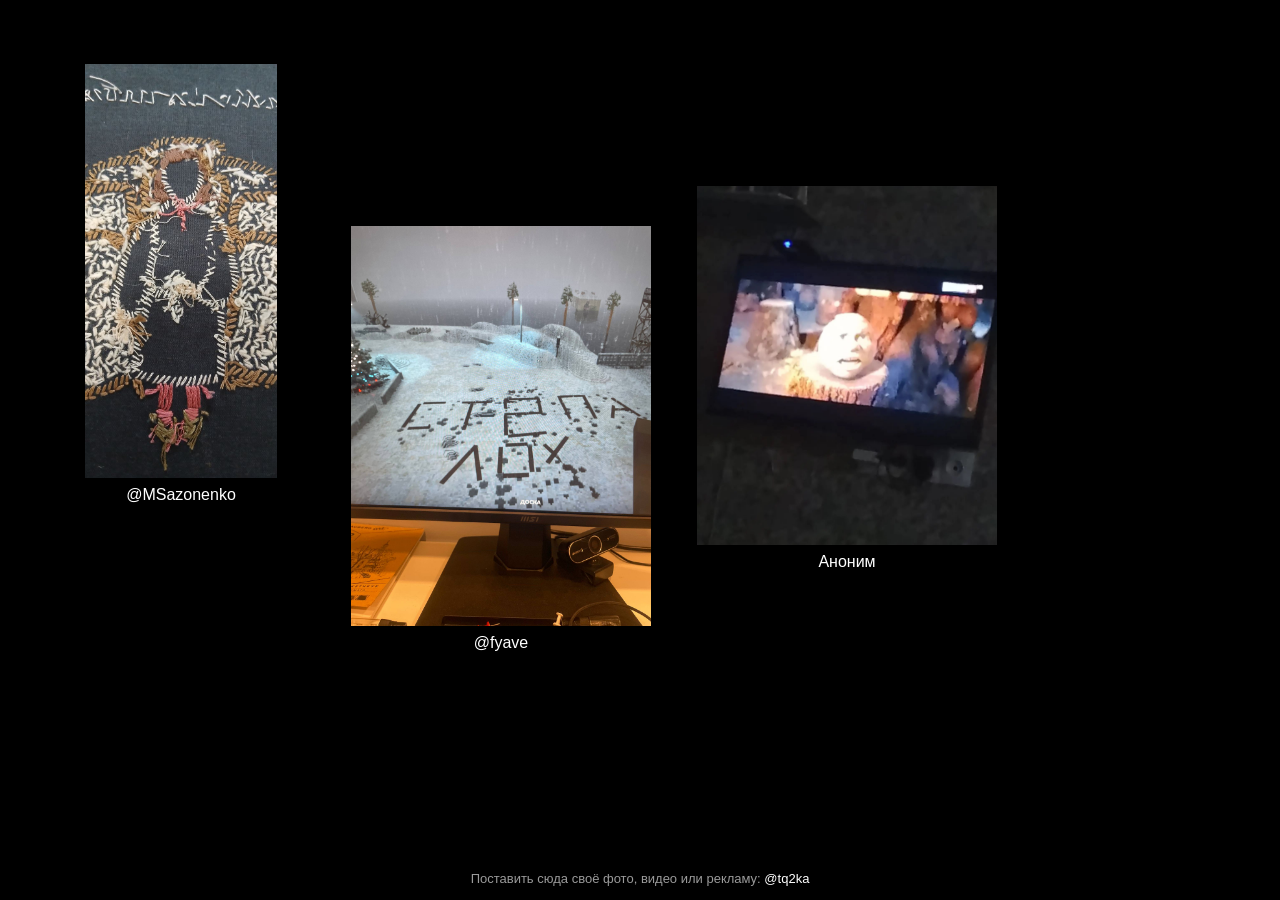
==== commit a88dcfe8: "Add files via upload" ====
--- a/index.html
+++ b/index.html
@@ -39,7 +39,7 @@
       flex-direction: column;
       align-items: center;
       gap: 7px;
-      width: min(32vw, 320px);
+      width: min(28vw, 300px);
       opacity: 0;
       will-change: transform;
     }
@@ -87,14 +87,14 @@
     }
 
     @media (max-width: 640px) {
-      .photo-card { width: min(43vw, 210px); }
-      .photo-card img { max-height: 40svh; }
+      .photo-card { width: min(40vw, 190px); }
+      .photo-card img { max-height: 35svh; }
     }
   </style>
 </head>
 <body>
   <main class="screen">
-    <!-- Поддерживаются foto1/foto2 в форматах JPG, JPEG и PNG. -->
+    <!-- Поддерживаются foto1/foto2/foto3 в форматах JPG, JPEG и PNG. -->
     <article class="photo-card" data-position-key="foto1">
       <img src="foto1.jpg" data-fallbacks="foto1.jpeg|foto1.png|foto1.JPG|foto1.JPEG|foto1.PNG" alt="Фото от @fyave">
       <a class="nickname" href="https://t.me/fyave" target="_blank" rel="noopener noreferrer">@fyave</a>
@@ -103,6 +103,11 @@
     <article class="photo-card" data-position-key="foto2">
       <img src="foto2.jpg" data-fallbacks="foto2.jpeg|foto2.png|foto2.JPG|foto2.JPEG|foto2.PNG" alt="Фото от анонимного автора">
       <span class="nickname">Аноним</span>
+    </article>
+
+    <article class="photo-card" data-position-key="foto3">
+      <img src="foto3.jpg" data-fallbacks="foto3.jpeg|foto3.png|foto3.JPG|foto3.JPEG|foto3.PNG|01-15855.jpg" alt="Фото от @MSazonenko">
+      <a class="nickname" href="https://t.me/MSazonenko" target="_blank" rel="noopener noreferrer">@MSazonenko</a>
     </article>
 
     <footer class="advertising-footer" id="advertising-footer">
@@ -161,9 +166,13 @@
 
       if (!saved) return false;
 
-      const first = positionedRect(cards[0], positions.foto1, edge, footerTop);
-      const second = positionedRect(cards[1], positions.foto2, edge, footerTop);
-      return !rectanglesOverlap(first, second);
+      const rectangles = cards.map((card) =>
+        positionedRect(card, positions[card.dataset.positionKey], edge, footerTop)
+      );
+
+      return rectangles.every((rectangle, index) =>
+        rectangles.slice(index + 1).every((other) => !rectanglesOverlap(rectangle, other))
+      );
     }
 
     function tryNextImageFormat(image) {
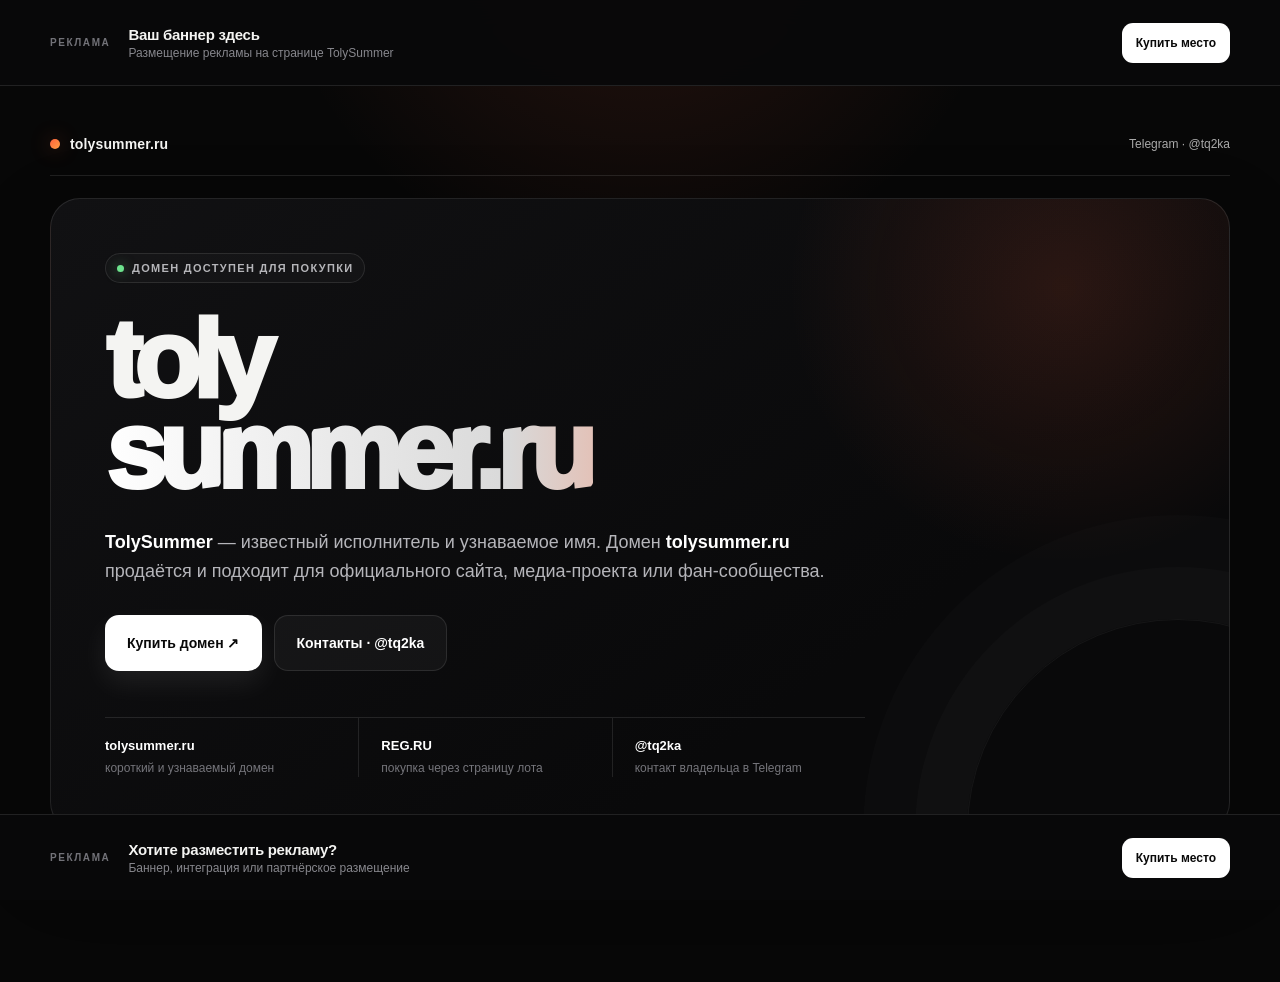
==== commit a9a60eff: "Add files via upload" ====
--- a/index.html
+++ b/index.html
@@ -1,260 +1,524 @@
-<!doctype html>
+<!DOCTYPE html>
 <html lang="ru">
 <head>
   <meta charset="UTF-8">
-  <meta name="viewport" content="width=device-width, initial-scale=1, viewport-fit=cover">
-  <meta name="theme-color" content="#000000">
-  <title>Фото</title>
+  <meta name="viewport" content="width=device-width, initial-scale=1.0">
+  <meta name="theme-color" content="#080808">
+  <title>tolysummer.ru — домен продаётся</title>
+  <meta name="description" content="Домен tolysummer.ru продаётся. Покупка через REG.RU. Контакт: @tq2ka в Telegram.">
+
   <style>
-    * { box-sizing: border-box; }
-
-    html, body {
-      width: 100%;
-      min-height: 100%;
-      margin: 0;
-      overflow: hidden;
-      background: #000;
-    }
-
-    body {
-      color: #fff;
-      font-family: Arial, Helvetica, sans-serif;
-    }
-
-    .screen {
-      position: fixed;
-      inset: 0;
-      width: 100vw;
-      height: 100vh;
-      height: 100svh;
-      overflow: hidden;
-      background: #000;
-    }
-
-    .photo-card {
-      position: absolute;
-      top: 0;
-      left: 0;
-      display: flex;
-      flex-direction: column;
-      align-items: center;
-      gap: 7px;
-      width: min(28vw, 300px);
-      opacity: 0;
-      will-change: transform;
-    }
-
-    .photo-card.ready { opacity: 1; }
-
-    .photo-card img {
-      display: block;
-      width: 100%;
-      max-height: 46svh;
-      object-fit: contain;
-      object-position: center;
-    }
-
-    .nickname {
-      color: #fff;
-      font-size: clamp(13px, 1.4vw, 16px);
-      line-height: 1.2;
-      text-decoration: none;
-    }
-
-    .advertising-footer {
-      position: absolute;
-      right: 12px;
-      bottom: max(12px, env(safe-area-inset-bottom));
-      left: 12px;
-      color: #9a9a9a;
-      font-size: clamp(11px, 1.15vw, 13px);
-      line-height: 1.35;
-      text-align: center;
-    }
-
-    .advertising-footer a {
-      color: #fff;
-      text-decoration: none;
-    }
-
-    .nickname:hover,
-    .nickname:focus-visible,
-    .advertising-footer a:hover,
-    .advertising-footer a:focus-visible {
-      color: #8fc7ff;
-      text-decoration: underline;
-      text-underline-offset: 3px;
-    }
-
-    @media (max-width: 640px) {
-      .photo-card { width: min(40vw, 190px); }
-      .photo-card img { max-height: 35svh; }
+    :root{
+      --bg:#070707;
+      --panel:#101012;
+      --panel2:#0b0b0d;
+      --text:#f4f4f2;
+      --muted:#96969b;
+      --line:rgba(255,255,255,.10);
+      --accent:#ff633d;
+      --accent2:#ff9f43;
+      --topbar-h:86px;
+      --bottombar-h:86px;
+    }
+
+    *{box-sizing:border-box}
+    html{scroll-behavior:smooth}
+
+    body{
+      margin:0;
+      color:var(--text);
+      font-family:Inter,ui-sans-serif,-apple-system,BlinkMacSystemFont,"Segoe UI",sans-serif;
+      background:
+        radial-gradient(circle at 50% -10%,rgba(255,99,61,.14),transparent 30%),
+        #070707;
+      min-height:100vh;
+      overflow-x:hidden;
+    }
+
+    a{color:inherit}
+
+    .adbar{
+      position:fixed;
+      left:0;
+      right:0;
+      z-index:1000;
+      min-height:var(--topbar-h);
+      background:rgba(9,9,10,.96);
+      backdrop-filter:blur(14px);
+      border-color:var(--line);
+      border-style:solid;
+      display:flex;
+      align-items:center;
+    }
+
+    .adbar.top{top:0;border-width:0 0 1px}
+    .adbar.bottom{bottom:0;border-width:1px 0 0}
+
+    .adbar-inner{
+      width:min(1180px,calc(100% - 28px));
+      margin:0 auto;
+      display:grid;
+      grid-template-columns:auto 1fr auto;
+      align-items:center;
+      gap:18px;
+    }
+
+    .ad-kicker{
+      font-size:10px;
+      text-transform:uppercase;
+      letter-spacing:.16em;
+      color:#727278;
+      font-weight:900;
+      white-space:nowrap;
+    }
+
+    .ad-copy{
+      min-width:0;
+    }
+
+    .ad-copy strong{
+      display:block;
+      font-size:15px;
+      letter-spacing:-.02em;
+      margin-bottom:3px;
+    }
+
+    .ad-copy span{
+      display:block;
+      color:#87878d;
+      font-size:12px;
+      white-space:nowrap;
+      overflow:hidden;
+      text-overflow:ellipsis;
+    }
+
+    .ad-actions{
+      display:flex;
+      gap:8px;
+      align-items:center;
+    }
+
+    .ad-btn,.ad-link{
+      min-height:40px;
+      padding:0 14px;
+      border-radius:11px;
+      display:inline-flex;
+      align-items:center;
+      justify-content:center;
+      text-decoration:none;
+      font-size:12px;
+      font-weight:900;
+      white-space:nowrap;
+    }
+
+    .ad-btn{
+      background:#fff;
+      color:#090909;
+    }
+
+    .ad-link{
+      border:1px solid var(--line);
+      color:#ccc;
+      background:rgba(255,255,255,.03);
+    }
+
+    .page{
+      min-height:100vh;
+      padding:
+        calc(var(--topbar-h) + 26px)
+        0
+        calc(var(--bottombar-h) + 26px);
+    }
+
+    .wrap{
+      width:min(1180px,calc(100% - 28px));
+      margin:0 auto;
+    }
+
+    .site-header{
+      height:64px;
+      display:flex;
+      align-items:center;
+      justify-content:space-between;
+      border-bottom:1px solid var(--line);
+      margin-bottom:22px;
+    }
+
+    .brand{
+      display:flex;
+      align-items:center;
+      gap:10px;
+      font-size:14px;
+      font-weight:900;
+      letter-spacing:.01em;
+    }
+
+    .brand-dot{
+      width:10px;
+      height:10px;
+      border-radius:50%;
+      background:linear-gradient(135deg,var(--accent),var(--accent2));
+      box-shadow:0 0 20px rgba(255,99,61,.35);
+    }
+
+    .header-link{
+      color:#aaa;
+      text-decoration:none;
+      font-size:12px;
+    }
+
+    .hero{
+      position:relative;
+      overflow:hidden;
+      border:1px solid var(--line);
+      border-radius:30px;
+      min-height:590px;
+      padding:54px;
+      background:
+        radial-gradient(circle at 86% 14%,rgba(255,99,61,.13),transparent 24%),
+        linear-gradient(145deg,#111113,#09090a 70%);
+      box-shadow:0 30px 80px rgba(0,0,0,.28);
+    }
+
+    .hero::after{
+      content:"";
+      position:absolute;
+      width:420px;
+      height:420px;
+      border-radius:50%;
+      right:-160px;
+      bottom:-210px;
+      border:1px solid rgba(255,255,255,.05);
+      box-shadow:
+        0 0 0 52px rgba(255,255,255,.015),
+        0 0 0 104px rgba(255,255,255,.01);
+      pointer-events:none;
+    }
+
+    .status{
+      display:inline-flex;
+      align-items:center;
+      gap:8px;
+      padding:8px 11px;
+      border:1px solid var(--line);
+      border-radius:999px;
+      background:rgba(255,255,255,.025);
+      color:#b5b5b9;
+      font-size:11px;
+      text-transform:uppercase;
+      letter-spacing:.12em;
+      font-weight:800;
+      position:relative;
+      z-index:2;
+    }
+
+    .status-dot{
+      width:7px;height:7px;border-radius:50%;
+      background:#6de38d;
+      box-shadow:0 0 12px rgba(109,227,141,.5);
+    }
+
+    h1{
+      margin:32px 0 0;
+      font-size:clamp(62px,8.5vw,122px);
+      line-height:.84;
+      letter-spacing:-.075em;
+      font-weight:950;
+      max-width:900px;
+      position:relative;
+      z-index:2;
+    }
+
+    .grad{
+      display:block;
+      background:linear-gradient(90deg,#fff,#d9d9d9 45%,#ff7d55 82%,#ffad53);
+      color:transparent;
+      -webkit-background-clip:text;
+      background-clip:text;
+    }
+
+    .lead{
+      max-width:720px;
+      margin:30px 0 0;
+      color:#b5b5ba;
+      font-size:18px;
+      line-height:1.6;
+      position:relative;
+      z-index:2;
+    }
+
+    .lead b{color:#fff}
+
+    .actions{
+      display:flex;
+      flex-wrap:wrap;
+      gap:12px;
+      margin-top:30px;
+      position:relative;
+      z-index:3;
+    }
+
+    .btn{
+      min-height:56px;
+      padding:0 22px;
+      border-radius:14px;
+      display:inline-flex;
+      align-items:center;
+      justify-content:center;
+      gap:10px;
+      text-decoration:none;
+      font-size:14px;
+      font-weight:900;
+      transition:.2s ease;
+    }
+
+    .btn-primary{
+      background:#fff;
+      color:#090909;
+      box-shadow:0 12px 28px rgba(255,255,255,.08);
+    }
+
+    .btn-primary:hover{
+      transform:translateY(-2px);
+      box-shadow:0 16px 36px rgba(255,255,255,.13);
+    }
+
+    .btn-secondary{
+      border:1px solid var(--line);
+      background:rgba(255,255,255,.04);
+      color:#fff;
+    }
+
+    .btn-secondary:hover{
+      background:rgba(255,255,255,.08);
+      transform:translateY(-2px);
+    }
+
+    .facts{
+      max-width:760px;
+      display:grid;
+      grid-template-columns:repeat(3,1fr);
+      border-top:1px solid var(--line);
+      margin-top:46px;
+      position:relative;
+      z-index:2;
+    }
+
+    .fact{
+      padding:20px 22px 0 0;
+    }
+
+    .fact + .fact{
+      padding-left:22px;
+      border-left:1px solid var(--line);
+    }
+
+    .fact strong{
+      display:block;
+      font-size:13px;
+      margin-bottom:5px;
+      color:#fff;
+    }
+
+    .fact span{
+      font-size:12px;
+      line-height:1.4;
+      color:#75757b;
+    }
+
+    footer{
+      padding:20px 0 4px;
+      display:flex;
+      justify-content:space-between;
+      gap:18px;
+      color:#64646a;
+      font-size:12px;
+    }
+
+    footer a{
+      color:#999;
+      text-decoration:none;
+    }
+
+    @media(max-width:720px){
+      :root{
+        --topbar-h:118px;
+        --bottombar-h:118px;
+      }
+
+      .adbar-inner{
+        grid-template-columns:1fr;
+        gap:8px;
+        padding:10px 0;
+      }
+
+      .ad-kicker{display:none}
+
+      .ad-copy strong{font-size:14px}
+      .ad-copy span{
+        white-space:normal;
+        overflow:visible;
+      }
+
+      .ad-actions{
+        display:block;
+      }
+
+      .ad-btn,.ad-link{
+        min-height:38px;
+        padding:0 10px;
+      }
+
+      .ad-btn{
+        width:100%;
+      }
+
+      .site-header{
+        height:56px;
+      }
+
+      .hero{
+        padding:32px 20px 28px;
+        min-height:auto;
+        border-radius:22px;
+      }
+
+      h1{
+        font-size:clamp(52px,18vw,82px);
+        margin-top:26px;
+      }
+
+      .lead{
+        font-size:16px;
+        margin-top:24px;
+      }
+
+      .actions{
+        display:grid;
+      }
+
+      .btn{
+        width:100%;
+      }
+
+      .facts{
+        grid-template-columns:1fr;
+        margin-top:34px;
+      }
+
+      .fact{
+        padding:15px 0;
+      }
+
+      .fact + .fact{
+        padding-left:0;
+        border-left:0;
+        border-top:1px solid var(--line);
+      }
+
+      footer{
+        flex-direction:column;
+        align-items:flex-start;
+      }
     }
   </style>
 </head>
 <body>
-  <main class="screen">
-    <!-- Поддерживаются foto1/foto2/foto3 в форматах JPG, JPEG и PNG. -->
-    <article class="photo-card" data-position-key="foto1">
-      <img src="foto1.jpg" data-fallbacks="foto1.jpeg|foto1.png|foto1.JPG|foto1.JPEG|foto1.PNG" alt="Фото от @fyave">
-      <a class="nickname" href="https://t.me/fyave" target="_blank" rel="noopener noreferrer">@fyave</a>
-    </article>
-
-    <article class="photo-card" data-position-key="foto2">
-      <img src="foto2.jpg" data-fallbacks="foto2.jpeg|foto2.png|foto2.JPG|foto2.JPEG|foto2.PNG" alt="Фото от анонимного автора">
-      <span class="nickname">Аноним</span>
-    </article>
-
-    <article class="photo-card" data-position-key="foto3">
-      <img src="foto3.jpg" data-fallbacks="foto3.jpeg|foto3.png|foto3.JPG|foto3.JPEG|foto3.PNG|01-15855.jpg" alt="Фото от @MSazonenko">
-      <a class="nickname" href="https://t.me/MSazonenko" target="_blank" rel="noopener noreferrer">@MSazonenko</a>
-    </article>
-
-    <footer class="advertising-footer" id="advertising-footer">
-      Поставить сюда своё фото, видео или рекламу:
-      <a href="https://t.me/tq2ka" target="_blank" rel="noopener noreferrer">@tq2ka</a>
-    </footer>
-  </main>
-
-  <script>
-    const STORAGE_KEY = 'photo-card-positions-v1';
-    const CARD_GAP = 18;
-    const cards = Array.from(document.querySelectorAll('.photo-card'));
-    const footer = document.getElementById('advertising-footer');
-    const images = cards.map((card) => card.querySelector('img'));
-    let resizeTimer;
-
-    function readPositions() {
-      try {
-        return JSON.parse(localStorage.getItem(STORAGE_KEY) || '{}');
-      } catch {
-        return {};
-      }
-    }
-
-    function savePositions(positions) {
-      try {
-        localStorage.setItem(STORAGE_KEY, JSON.stringify(positions));
-      } catch {
-        // Если хранилище браузера отключено, страница всё равно продолжит работать.
-      }
-    }
-
-    function rectanglesOverlap(first, second) {
-      return (
-        first.left < second.right + CARD_GAP &&
-        first.right + CARD_GAP > second.left &&
-        first.top < second.bottom + CARD_GAP &&
-        first.bottom + CARD_GAP > second.top
-      );
-    }
-
-    function positionedRect(card, position, edge, footerTop) {
-      const box = card.getBoundingClientRect();
-      const maxX = Math.max(edge, window.innerWidth - box.width - edge);
-      const maxY = Math.max(edge, footerTop - box.height - edge);
-      const x = edge + Math.min(1, Math.max(0, position.x)) * Math.max(0, maxX - edge);
-      const y = edge + Math.min(1, Math.max(0, position.y)) * Math.max(0, maxY - edge);
-      return { left: x, top: y, right: x + box.width, bottom: y + box.height, x, y };
-    }
-
-    function positionsAreUsable(positions, edge, footerTop) {
-      const saved = cards.every((card) => {
-        const position = positions[card.dataset.positionKey];
-        return Number.isFinite(position?.x) && Number.isFinite(position?.y);
-      });
-
-      if (!saved) return false;
-
-      const rectangles = cards.map((card) =>
-        positionedRect(card, positions[card.dataset.positionKey], edge, footerTop)
-      );
-
-      return rectangles.every((rectangle, index) =>
-        rectangles.slice(index + 1).every((other) => !rectanglesOverlap(rectangle, other))
-      );
-    }
-
-    function tryNextImageFormat(image) {
-      const fallbacks = (image.dataset.fallbacks || '').split('|').filter(Boolean);
-      const index = Number(image.dataset.fallbackIndex || '0');
-
-      if (index < fallbacks.length) {
-        image.dataset.fallbackIndex = String(index + 1);
-        image.src = fallbacks[index];
-        return;
-      }
-
-      placeCards();
-    }
-
-    function createPositions(edge, footerTop) {
-      const positions = {};
-      const occupied = [];
-
-      cards.forEach((card) => {
-        const anchors = [
-          { x: 0, y: 0 }, { x: 1, y: 0 }, { x: 0, y: 1 }, { x: 1, y: 1 },
-          { x: 0.5, y: 0 }, { x: 0.5, y: 1 }, { x: 0, y: 0.5 }, { x: 1, y: 0.5 }
-        ];
-        let position = { x: Math.random(), y: Math.random() };
-        let candidate = positionedRect(card, position, edge, footerTop);
-        let found = occupied.every((other) => !rectanglesOverlap(candidate, other));
-
-        for (let attempt = 0; !found && attempt < 160; attempt += 1) {
-          position = { x: Math.random(), y: Math.random() };
-          candidate = positionedRect(card, position, edge, footerTop);
-          found = occupied.every((other) => !rectanglesOverlap(candidate, other));
-        }
-
-        for (const anchor of anchors) {
-          if (found) break;
-          const anchoredCandidate = positionedRect(card, anchor, edge, footerTop);
-          if (occupied.every((other) => !rectanglesOverlap(anchoredCandidate, other))) {
-            position = anchor;
-            candidate = anchoredCandidate;
-            found = true;
-          }
-        }
-
-        positions[card.dataset.positionKey] = position;
-        occupied.push(candidate);
-      });
-
-      savePositions(positions);
-      return positions;
-    }
-
-    function placeCards() {
-      if (!images.every((image) => image.complete)) return;
-
-      const edge = window.innerWidth < 640 ? 12 : 24;
-      const footerTop = footer.getBoundingClientRect().top;
-      let positions = readPositions();
-
-      if (!positionsAreUsable(positions, edge, footerTop)) {
-        positions = createPositions(edge, footerTop);
-      }
-
-      cards.forEach((card) => {
-        const position = positions[card.dataset.positionKey];
-        const rect = positionedRect(card, position, edge, footerTop);
-
-        card.style.transform = `translate3d(${Math.round(rect.x)}px, ${Math.round(rect.y)}px, 0)`;
-        card.classList.add('ready');
-      });
-    }
-
-    images.forEach((image) => {
-      image.addEventListener('load', placeCards);
-      image.addEventListener('error', () => tryNextImageFormat(image));
-    });
-
-    window.addEventListener('load', placeCards);
-    window.addEventListener('resize', () => {
-      clearTimeout(resizeTimer);
-      resizeTimer = setTimeout(placeCards, 100);
-    });
-  </script>
+
+  <div class="adbar top">
+    <div class="adbar-inner">
+      <div class="ad-kicker">Реклама</div>
+      <div class="ad-copy">
+        <strong>Ваш баннер здесь</strong>
+        <span>Размещение рекламы на странице TolySummer</span>
+      </div>
+      <div class="ad-actions">
+        <a class="ad-btn" href="https://t.me/tq2ka" target="_blank" rel="noopener noreferrer">Купить место</a>
+      </div>
+    </div>
+  </div>
+
+  <div class="page">
+    <div class="wrap">
+      <header class="site-header">
+        <div class="brand">
+          <span class="brand-dot"></span>
+          tolysummer.ru
+        </div>
+        <a class="header-link" href="https://t.me/tq2ka" target="_blank" rel="noopener noreferrer">Telegram · @tq2ka</a>
+      </header>
+
+      <main class="hero">
+        <div class="status">
+          <span class="status-dot"></span>
+          домен доступен для покупки
+        </div>
+
+        <h1>
+          toly
+          <span class="grad">summer.ru</span>
+        </h1>
+
+        <p class="lead">
+          <b>TolySummer</b> — известный исполнитель и узнаваемое имя.
+          Домен <b>tolysummer.ru</b> продаётся и подходит для официального сайта,
+          медиа-проекта или фан-сообщества.
+        </p>
+
+        <div class="actions">
+          <a
+            class="btn btn-primary"
+            href="https://www.reg.ru/domain/shop/lot/tolysummer.ru"
+            target="_blank"
+            rel="noopener noreferrer"
+          >
+            Купить домен ↗
+          </a>
+
+          <a
+            class="btn btn-secondary"
+            href="https://t.me/tq2ka"
+            target="_blank"
+            rel="noopener noreferrer"
+          >
+            Контакты · @tq2ka
+          </a>
+        </div>
+
+        <div class="facts">
+          <div class="fact">
+            <strong>tolysummer.ru</strong>
+            <span>короткий и узнаваемый домен</span>
+          </div>
+          <div class="fact">
+            <strong>REG.RU</strong>
+            <span>покупка через страницу лота</span>
+          </div>
+          <div class="fact">
+            <strong>@tq2ka</strong>
+            <span>контакт владельца в Telegram</span>
+          </div>
+        </div>
+      </main>
+
+      <footer>
+        <a href="https://www.reg.ru/domain/shop/lot/tolysummer.ru" target="_blank" rel="noopener noreferrer">Купить через REG.RU ↗</a>
+      </footer>
+    </div>
+  </div>
+
+  <div class="adbar bottom">
+    <div class="adbar-inner">
+      <div class="ad-kicker">Реклама</div>
+      <div class="ad-copy">
+        <strong>Хотите разместить рекламу?</strong>
+        <span>Баннер, интеграция или партнёрское размещение</span>
+      </div>
+      <div class="ad-actions">
+        <a class="ad-btn" href="https://t.me/tq2ka" target="_blank" rel="noopener noreferrer">Купить место</a>
+      </div>
+    </div>
+  </div>
+
 </body>
 </html>
